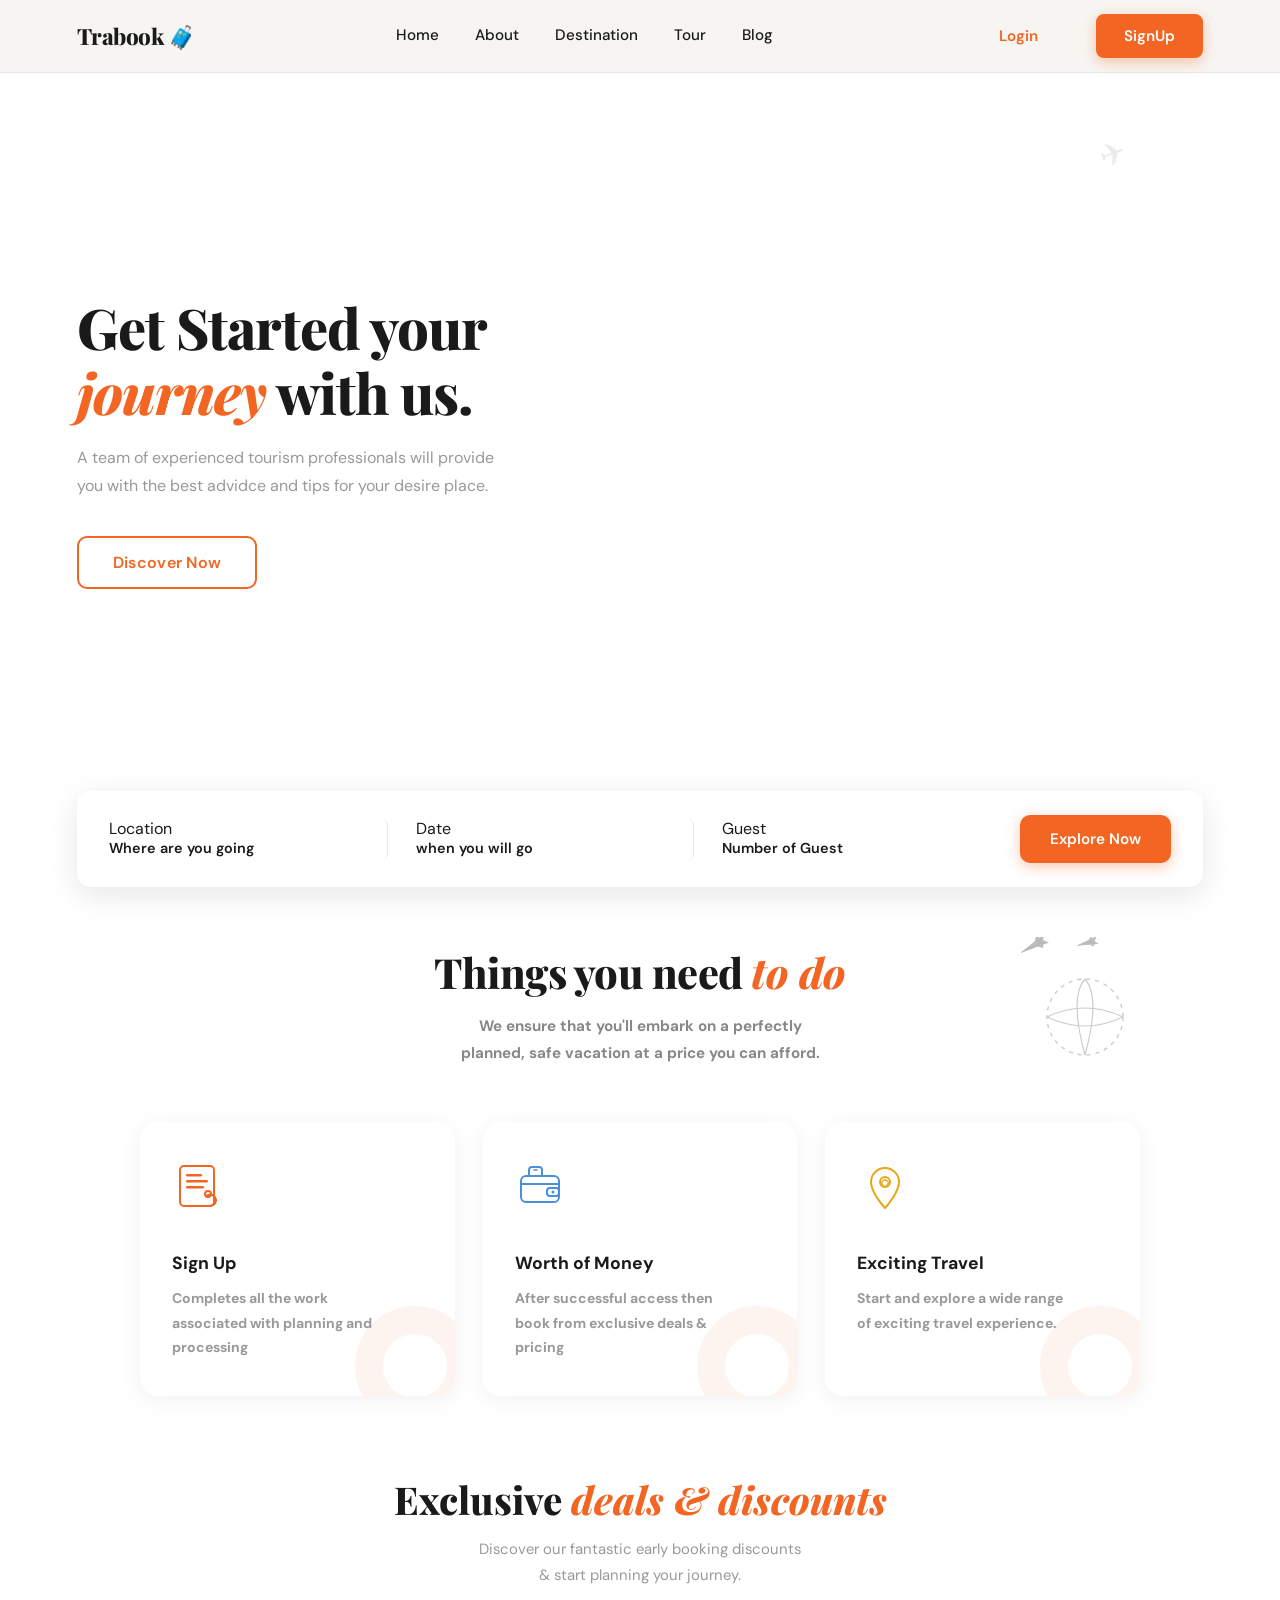
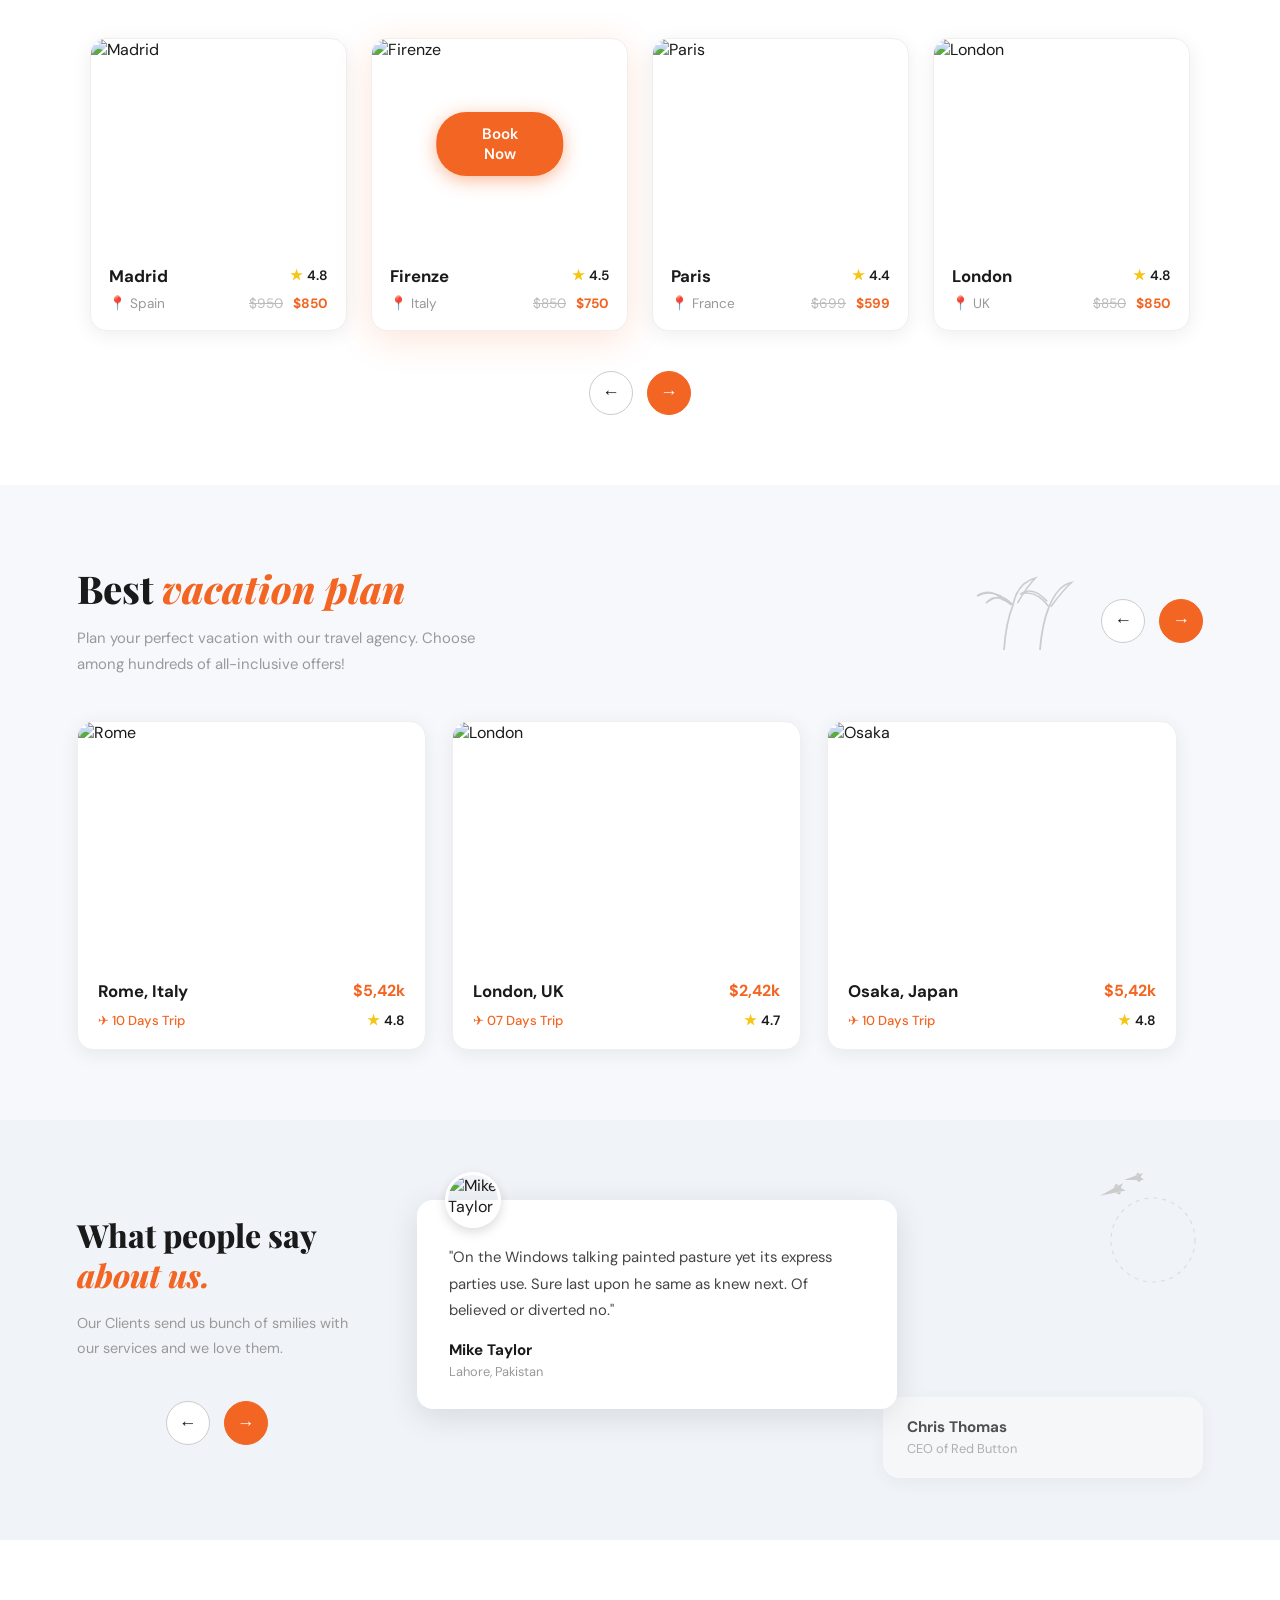
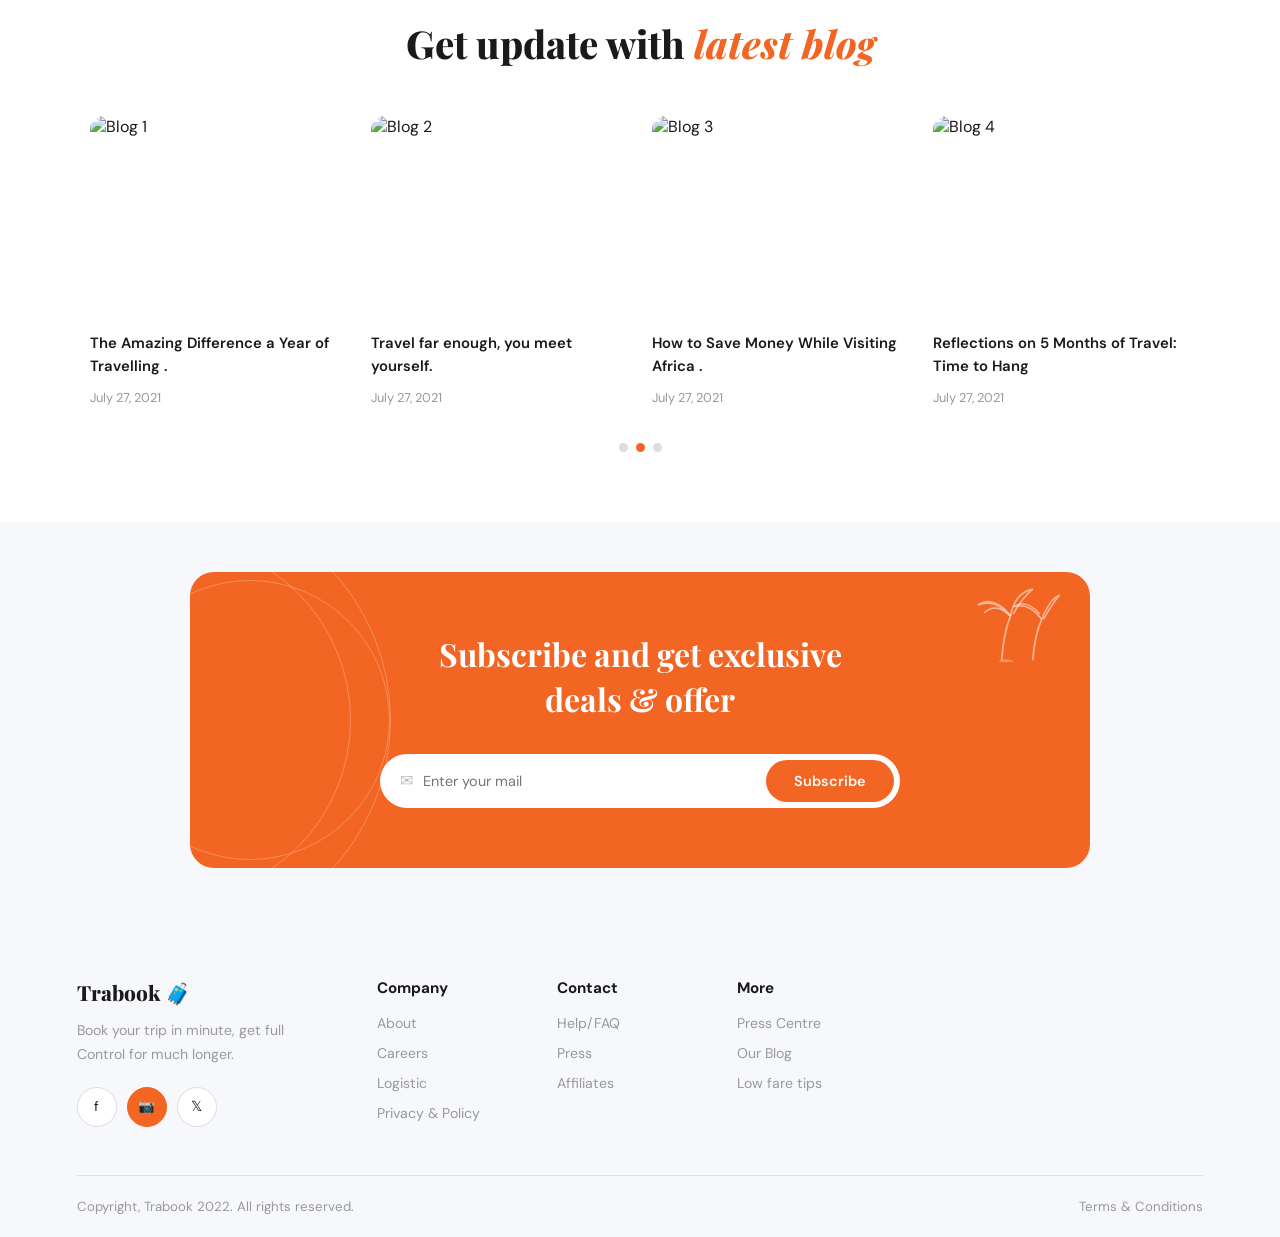
==== index.html @ d37142a0 "Initial commit - Trabook landing page" ====
<!DOCTYPE html>
<html lang="en">
<head>
    <meta charset="UTF-8">
    <meta name="viewport" content="width=device-width, initial-scale=1.0">
    <link rel="stylesheet" href="index.css"></link>
    <title>Landing Page</title>
</head>
<body>
    <header class="header">
        <nav class="navbar">
<ul class="Li-1">
    <li>Home</li>
    <li>About</li>
    <li>Destination</li>
    <li>Tour</li>
    <li>Blog</li>
</ul>
<button btn-1>Login</button>
<button btn-2>SignUp</button>
        </nav>
    </header>

    <section class="Right">
         <div>
        <h1>Get Started your <span>journey</span> with us.</h1>
        <p>A team of experienced tourism professionals will provide you with the best advidce and tips for your desire place.</p>
        <button>Discover Now</button>    
         </div>
    </section>
    
    <section class="bottom">
        <div>
            <span>Location<p>Where are you going</p></span>
            <span>Date <p>when you will go</p></span>
            <span>Guest <p>Number of Guest</p></span>
        </div>
        <button>Explore Now</button>
    </section>

    <section class="TYD">
<h1>
<div class="things-header">
    <h2>Things you need <span>to do</span></h2>
    <p>We ensure that you'll embark on a perfectly planned, safe vacation at a price you can afford.</p>
 
    <!-- Globe + 2 planes illustration -->
    <svg class="globe-deco" viewBox="0 0 130 130" fill="none" xmlns="http://www.w3.org/2000/svg">
      <circle cx="72" cy="80" r="38" stroke="#ccc" stroke-width="1.4" stroke-dasharray="4 5" fill="none"/>
      <path d="M34 80 Q72 62 110 80" stroke="#ccc" stroke-width="1.2" fill="none"/>
      <path d="M34 80 Q72 98 110 80" stroke="#ccc" stroke-width="1.2" fill="none"/>
      <path d="M72 42 Q88 60 72 118" stroke="#ccc" stroke-width="1.2" fill="none"/>
      <path d="M72 42 Q56 60 72 118" stroke="#ccc" stroke-width="1.2" fill="none"/>
      <!-- Plane 1 -->
      <g transform="translate(4, 10) rotate(-30)">
        <path d="M0 7 L30 2 L26 7 L30 12 L0 7Z" fill="#bbb"/>
        <path d="M0 7 L10 5.5V8.5L0 7Z" fill="#bbb"/>
        <path d="M18 4.5 L22 0 L24 3Z" fill="#bbb"/>
        <path d="M18 9.5 L22 14 L24 11Z" fill="#bbb"/>
      </g>
      <!-- Plane 2 -->
      <g transform="translate(62, 4) rotate(-15)">
        <path d="M0 5 L22 1 L19 5 L22 9 L0 5Z" fill="#bbb"/>
        <path d="M0 5 L8 4V6L0 5Z" fill="#bbb"/>
        <path d="M13 3 L16 0 L18 2Z" fill="#bbb"/>
        <path d="M13 7 L16 10 L18 8Z" fill="#bbb"/>
      </g>
    </svg>
  </div>
 
  <!-- ── Cards ── -->
  <div class="cards-grid">
 
    <!-- Card 1: Sign Up -->
    <div class="card">
      <div class="card-icon">
        <svg viewBox="0 0 56 56" fill="none" xmlns="http://www.w3.org/2000/svg">
          <rect x="8" y="6" width="34" height="40" rx="4" stroke="#f26522" stroke-width="2" fill="none"/>
          <rect x="14" y="14" width="16" height="2.5" rx="1.2" fill="#f26522"/>
          <rect x="14" y="20" width="22" height="2.5" rx="1.2" fill="#f26522"/>
          <rect x="14" y="26" width="18" height="2.5" rx="1.2" fill="#f26522"/>
          <path d="M34 36 Q42 32 44 40 Q44 46 36 46 L30 46" stroke="#f26522" stroke-width="2" fill="none" stroke-linecap="round"/>
          <circle cx="36" cy="34" r="3" stroke="#f26522" stroke-width="2" fill="none"/>
        </svg>
      </div>
      <h3>Sign Up</h3>
      <p>Completes all the work associated with planning and processing</p>
    </div>
 
    <!-- Card 2: Worth of Money -->
    <div class="card">
      <div class="card-icon">
        <svg viewBox="0 0 56 56" fill="none" xmlns="http://www.w3.org/2000/svg">
          <rect x="6" y="16" width="38" height="26" rx="5" stroke="#4a90d9" stroke-width="2" fill="none"/>
          <path d="M6 24 L44 24" stroke="#4a90d9" stroke-width="2"/>
          <rect x="32" y="28" width="12" height="8" rx="3" stroke="#4a90d9" stroke-width="2" fill="none"/>
          <circle cx="38" cy="32" r="1.5" fill="#4a90d9"/>
          <path d="M14 16 L14 10 Q14 7 17 7 L24 7 Q27 7 27 10 L27 16" stroke="#4a90d9" stroke-width="2" fill="none"/>
          <path d="M19 10 L22 10" stroke="#4a90d9" stroke-width="1.5" stroke-linecap="round"/>
        </svg>
      </div>
      <h3>Worth of Money</h3>
      <p>After successful access then book from exclusive deals &amp; pricing</p>
    </div>
 
    <!-- Card 3: Exciting Travel -->
    <div class="card">
      <div class="card-icon">
        <svg viewBox="0 0 56 56" fill="none" xmlns="http://www.w3.org/2000/svg">
          <path d="M28 8C20.27 8 14 14.27 14 22c0 11 14 26 14 26s14-15 14-26c0-7.73-6.27-14-14-14z"
                stroke="#e6a817" stroke-width="2" fill="none"/>
          <circle cx="28" cy="22" r="5" stroke="#e6a817" stroke-width="2" fill="none"/>
          <path d="M25.5 21 Q28 18.5 30.5 21 Q33 23.5 28 27 Q23 23.5 25.5 21Z"
                stroke="#e6a817" stroke-width="1.4" fill="none"/>
        </svg>
      </div>
      <h3>Exciting Travel</h3>
      <p>Start and explore a wide range of exciting travel experience.</p>
    </div>
 
  </div>
</section>
<section class="deals-section">
  <div class="section-header">
    <h2>Exclusive <span>deals &amp; discounts</span></h2>
    <p>Discover our fantastic early booking discounts<br/>&amp; start planning your journey.</p>
  </div>
 
  <div class="deals-slider">
    <!-- Card 1 -->
    <div class="deal-card">
      <div class="deal-img">
        <img src="https://images.unsplash.com/photo-1478436127897-769e1b3f0f36?w=400&q=80" alt="Madrid"/>
      </div>
      <div class="deal-info">
        <div class="deal-title">
          <h3>Madrid</h3>
          <span class="rating"><span class="star">★</span> 4.8</span>
        </div>
        <div class="deal-price">
          <span class="location">📍 Spain</span>
          <span class="old-price">$950</span>
          <span class="new-price">$850</span>
        </div>
      </div>
    </div>
 
    <!-- Card 2 (active / highlighted) -->
    <div class="deal-card active">
      <div class="deal-img">
        <img src="https://images.unsplash.com/photo-1558618666-fcd25c85cd64?w=400&q=80" alt="Firenze"/>
        <button class="book-btn">Book Now</button>
      </div>
      <div class="deal-info">
        <div class="deal-title">
          <h3>Firenze</h3>
          <span class="rating"><span class="star">★</span> 4.5</span>
        </div>
        <div class="deal-price">
          <span class="location">📍 Italy</span>
          <span class="old-price">$850</span>
          <span class="new-price">$750</span>
        </div>
      </div>
    </div>
 
    <!-- Card 3 -->
    <div class="deal-card">
      <div class="deal-img">
        <img src="https://images.unsplash.com/photo-1499856871958-5b9627545d1a?w=400&q=80" alt="Paris"/>
      </div>
      <div class="deal-info">
        <div class="deal-title">
          <h3>Paris</h3>
          <span class="rating"><span class="star">★</span> 4.4</span>
        </div>
        <div class="deal-price">
          <span class="location">📍 France</span>
          <span class="old-price">$699</span>
          <span class="new-price">$599</span>
        </div>
      </div>
    </div>
 
    <!-- Card 4 -->
    <div class="deal-card">
      <div class="deal-img">
        <img src="https://images.unsplash.com/photo-1520986606214-8b456906c813?w=400&q=80" alt="London"/>
      </div>
      <div class="deal-info">
        <div class="deal-title">
          <h3>London</h3>
          <span class="rating"><span class="star">★</span> 4.8</span>
        </div>
        <div class="deal-price">
          <span class="location">📍 UK</span>
          <span class="old-price">$850</span>
          <span class="new-price">$850</span>
        </div>
      </div>
    </div>
  </div>
 
  <!-- Slider arrows -->
  <div class="slider-arrows">
    <button class="arrow-btn">&#8592;</button>
    <button class="arrow-btn active">&#8594;</button>
  </div>
</section>
 
 
<!-- ═══════════════════════════════════════════════
     SECTION 2 — Best Vacation Plan
════════════════════════════════════════════════ -->
<section class="vacation-section">
  <div class="vacation-header">
    <div class="vacation-title-block">
      <h2>Best <span>vacation plan</span></h2>
      <p>Plan your perfect vacation with our travel agency. Choose<br/>among hundreds of all-inclusive offers!</p>
    </div>
    <!-- Palm tree decoration -->
    <svg class="palm-deco" viewBox="0 0 120 100" fill="none" xmlns="http://www.w3.org/2000/svg">
      <path d="M40 90 Q42 60 50 40" stroke="#ccc" stroke-width="2" fill="none"/>
      <path d="M50 40 Q30 20 10 30 Q25 20 40 35" stroke="#ccc" stroke-width="1.8" fill="none"/>
      <path d="M50 40 Q55 15 75 10 Q65 20 55 38" stroke="#ccc" stroke-width="1.8" fill="none"/>
      <path d="M50 40 Q35 25 20 38 Q30 25 48 40" stroke="#ccc" stroke-width="1.5" fill="none"/>
      <path d="M80 90 Q82 62 90 42" stroke="#ccc" stroke-width="2" fill="none"/>
      <path d="M90 42 Q75 22 58 28 Q72 18 88 36" stroke="#ccc" stroke-width="1.8" fill="none"/>
      <path d="M90 42 Q100 18 115 15 Q105 24 92 42" stroke="#ccc" stroke-width="1.8" fill="none"/>
    </svg>
    <div class="slider-arrows inline-arrows">
      <button class="arrow-btn">&#8592;</button>
      <button class="arrow-btn active">&#8594;</button>
    </div>
  </div>
 
  <div class="vacation-grid">
    <!-- Card 1 -->
    <div class="vac-card">
      <div class="vac-img">
        <img src="https://images.unsplash.com/photo-1502082553048-f009c37129b9?w=500&q=80" alt="Rome"/>
      </div>
      <div class="vac-info">
        <div class="vac-top">
          <h3>Rome, Italy</h3>
          <span class="vac-price">$5,42k</span>
        </div>
        <div class="vac-bottom">
          <span class="trip-days">✈ 10 Days Trip</span>
          <span class="rating"><span class="star">★</span> 4.8</span>
        </div>
      </div>
    </div>
 
    <!-- Card 2 -->
    <div class="vac-card">
      <div class="vac-img">
        <img src="https://images.unsplash.com/photo-1509023464722-18d996393ca8?w=500&q=80" alt="London"/>
      </div>
      <div class="vac-info">
        <div class="vac-top">
          <h3>London, UK</h3>
          <span class="vac-price">$2,42k</span>
        </div>
        <div class="vac-bottom">
          <span class="trip-days">✈ 07 Days Trip</span>
          <span class="rating"><span class="star">★</span> 4.7</span>
        </div>
      </div>
    </div>
 
    <!-- Card 3 -->
    <div class="vac-card">
      <div class="vac-img">
        <img src="https://images.unsplash.com/photo-1589158015791-45a9a6930c27?w=500&q=80" alt="Osaka"/>
      </div>
      <div class="vac-info">
        <div class="vac-top">
          <h3>Osaka, Japan</h3>
          <span class="vac-price">$5,42k</span>
        </div>
        <div class="vac-bottom">
          <span class="trip-days">✈ 10 Days Trip</span>
          <span class="rating"><span class="star">★</span> 4.8</span>
        </div>
      </div>
    </div>
  </div>
</section>
 
 
<!-- ═══════════════════════════════════════════════
     SECTION 3 — Testimonials
════════════════════════════════════════════════ -->
<section class="testimonial-section">
  <div class="testimonial-left">
    <h2>What people say<br/><span>about us.</span></h2>
    <p>Our Clients send us bunch of smilies with our services and we love them.</p>
    <div class="slider-arrows">
      <button class="arrow-btn">&#8592;</button>
      <button class="arrow-btn active">&#8594;</button>
    </div>
  </div>
 
  <div class="testimonial-right">
    <!-- Airplane deco -->
    <svg class="plane-deco" viewBox="0 0 160 120" fill="none" xmlns="http://www.w3.org/2000/svg">
      <circle cx="110" cy="70" r="42" stroke="#ddd" stroke-width="1.2" stroke-dasharray="4 5" fill="none"/>
      <g transform="translate(55,20) rotate(-20)">
        <path d="M0 6 L26 2 L22 6 L26 10 L0 6Z" fill="#ccc"/>
        <path d="M15 3.5 L19 0 L21 2.5Z" fill="#ccc"/>
        <path d="M15 8.5 L19 12 L21 9.5Z" fill="#ccc"/>
      </g>
      <g transform="translate(80,5) rotate(-10)">
        <path d="M0 5 L20 1.5 L17 5 L20 8.5 L0 5Z" fill="#ccc"/>
        <path d="M12 3 L15 0 L17 2Z" fill="#ccc"/>
        <path d="M12 7 L15 10 L17 8Z" fill="#ccc"/>
      </g>
    </svg>
 
    <!-- Active testimonial card -->
    <div class="test-card active-card">
      <div class="test-avatar">
        <img src="https://randomuser.me/api/portraits/men/32.jpg" alt="Mike Taylor"/>
      </div>
      <p class="test-quote">"On the Windows talking painted pasture yet its express parties use. Sure last upon he same as knew next. Of believed or diverted no."</p>
      <strong class="test-name">Mike Taylor</strong>
      <span class="test-location">Lahore, Pakistan</span>
    </div>
 
    <!-- Ghost / next card -->
    <div class="test-card ghost-card">
      <strong class="test-name">Chris Thomas</strong>
      <span class="test-location">CEO of Red Button</span>
    </div>
  </div>
</section>
 
 
<!-- ═══════════════════════════════════════════════
     SECTION 4 — Latest Blog
════════════════════════════════════════════════ -->
<section class="blog-section">
  <div class="section-header">
    <h2>Get update with <span>latest blog</span></h2>
  </div>
 
  <div class="blog-grid">
    <div class="blog-card">
      <div class="blog-img">
        <img src="https://images.unsplash.com/photo-1467226632440-65f0b4957563?w=400&q=80" alt="Blog 1"/>
      </div>
      <h4>The Amazing Difference a Year of Travelling .</h4>
      <span class="blog-date">July 27, 2021</span>
    </div>
 
    <div class="blog-card">
      <div class="blog-img">
        <img src="https://images.unsplash.com/photo-1507525428034-b723cf961d3e?w=400&q=80" alt="Blog 2"/>
      </div>
      <h4>Travel far enough, you meet yourself.</h4>
      <span class="blog-date">July 27, 2021</span>
    </div>
 
    <div class="blog-card">
      <div class="blog-img">
        <img src="https://images.unsplash.com/photo-1516026672322-bc52d61a4d4a?w=400&q=80" alt="Blog 3"/>
      </div>
      <h4>How to Save Money While Visiting Africa .</h4>
      <span class="blog-date">July 27, 2021</span>
    </div>
 
    <div class="blog-card">
      <div class="blog-img">
        <img src="https://images.unsplash.com/photo-1464822759023-fed622ff2c3b?w=400&q=80" alt="Blog 4"/>
      </div>
      <h4>Reflections on 5 Months of Travel: Time to Hang</h4>
      <span class="blog-date">July 27, 2021</span>
    </div>
  </div>
 
  <!-- Dots -->
  <div class="blog-dots">
    <span class="dot"></span>
    <span class="dot active"></span>
    <span class="dot"></span>
  </div>
</section>
 
 
<!-- ═══════════════════════════════════════════════
     SECTION 5 — Subscribe + Footer
════════════════════════════════════════════════ -->
<section class="subscribe-section">
  <div class="subscribe-box">
    <!-- Decorative rings -->
    <div class="subscribe-rings"></div>
    <!-- Palm tree deco -->
    <svg class="subscribe-palm" viewBox="0 0 100 90" fill="none" xmlns="http://www.w3.org/2000/svg">
      <path d="M35 88 Q37 58 45 38" stroke="rgba(255,255,255,0.5)" stroke-width="2" fill="none"/>
      <path d="M45 38 Q28 18 8 26 Q22 16 40 32" stroke="rgba(255,255,255,0.5)" stroke-width="1.8" fill="none"/>
      <path d="M45 38 Q50 12 70 8 Q58 18 48 36" stroke="rgba(255,255,255,0.5)" stroke-width="1.8" fill="none"/>
      <path d="M45 38 Q30 22 15 35 Q28 22 44 38" stroke="rgba(255,255,255,0.5)" stroke-width="1.5" fill="none"/>
      <ellipse cx="40" cy="90" rx="8" ry="3" fill="rgba(255,255,255,0.3)"/>
      <path d="M70 88 Q72 60 80 42" stroke="rgba(255,255,255,0.5)" stroke-width="2" fill="none"/>
      <path d="M80 42 Q65 22 48 28 Q62 18 78 36" stroke="rgba(255,255,255,0.5)" stroke-width="1.8" fill="none"/>
      <path d="M80 42 Q90 18 100 15 Q92 24 82 42" stroke="rgba(255,255,255,0.5)" stroke-width="1.8" fill="none"/>
    </svg>
 
    <h2>Subscribe and get exclusive<br/>deals &amp; offer</h2>
    <div class="subscribe-form">
      <div class="email-input">
        <span class="email-icon">✉</span>
        <input type="email" placeholder="Enter your mail"/>
      </div>
      <button class="subscribe-btn">Subscribe</button>
    </div>
  </div>
</section>
 
<footer class="footer">
  <div class="footer-inner">
    <div class="footer-brand">
      <h3 class="brand-name">Trabook 🧳</h3>
      <p>Book your trip in minute, get full<br/>Control for much longer.</p>
      <div class="social-icons">
        <a href="#" class="social-icon">f</a>
        <a href="#" class="social-icon active">📷</a>
        <a href="#" class="social-icon">𝕏</a>
      </div>
    </div>
 
    <div class="footer-links">
      <div class="footer-col">
        <h4>Company</h4>
        <a href="#">About</a>
        <a href="#">Careers</a>
        <a href="#">Logistic</a>
        <a href="#">Privacy &amp; Policy</a>
      </div>
      <div class="footer-col">
        <h4>Contact</h4>
        <a href="#">Help/FAQ</a>
        <a href="#">Press</a>
        <a href="#">Affiliates</a>
      </div>
      <div class="footer-col">
        <h4>More</h4>
        <a href="#">Press Centre</a>
        <a href="#">Our Blog</a>
        <a href="#">Low fare tips</a>
      </div>
    </div>
  </div>
 
  <div class="footer-bottom">
    <span>Copyright, Trabook 2022. All rights reserved.</span>
    <span>Terms &amp; Conditions</span>
  </div>
</footer>

</h1>
    </section>
</body>
</html>
---- index.css ----
@import url('https://fonts.googleapis.com/css2?family=Playfair+Display:wght@700;800&family=DM+Sans:wght@400;500;600&display=swap');

/* ── Variables ────────────────────────────────────── */
:root {
  --orange:      #f26522;
  --orange-light:#fff0e8;
  --dark:        #1a1a1a;
  --muted:       #666;
  --bg:          #f7f5f2;
  --white:       #ffffff;
  --radius:      14px;
  --shadow:      0 8px 32px rgba(0,0,0,0.10);
}

/* ── Reset ───────────────────────────────────────── */
*, *::before, *::after { box-sizing: border-box; margin: 0; padding: 0; }

body {
  font-family: 'DM Sans', sans-serif;
  background: var(--bg);
  color: var(--dark);
  min-height: 100vh;
  overflow-x: hidden;
}

/* ── Header / Nav ────────────────────────────────── */
.header {
  position: sticky;
  top: 0;
  z-index: 100;
  background: var(--bg);
  border-bottom: 1px solid rgba(0,0,0,0.06);
  padding: 0 6vw;
}

.navbar {
  display: flex;
  align-items: center;
  height: 72px;
  gap: 32px;
}

/* Logo — first child of navbar (the ul comes after) */
.navbar::before {
  content: "Trabook 🧳";
  font-family: 'Playfair Display', serif;
  font-size: 1.4rem;
  font-weight: 800;
  color: var(--dark);
  margin-right: auto;
  letter-spacing: -0.5px;
}

.Li-1 {
  display: flex;
  list-style: none;
  gap: 36px;
  margin-right: auto;
}

.Li-1 li {
  font-size: 0.95rem;
  font-weight: 500;
  color: var(--dark);
  cursor: pointer;
  position: relative;
  padding-bottom: 2px;
  transition: color 0.2s;
}

.Li-1 li::after {
  content: '';
  position: absolute;
  bottom: 0; left: 0;
  width: 0; height: 2px;
  background: var(--orange);
  border-radius: 2px;
  transition: width 0.25s ease;
}

.Li-1 li:hover { color: var(--orange); }
.Li-1 li:hover::after { width: 100%; }

/* Nav buttons — generic button in navbar */
.navbar button {
  padding: 10px 26px;
  border-radius: 8px;
  font-family: 'DM Sans', sans-serif;
  font-size: 0.95rem;
  font-weight: 600;
  cursor: pointer;
  transition: all 0.2s ease;
}

/* Login */
.navbar button:first-of-type {
  background: transparent;
  border: none;
  color: var(--orange);
}
.navbar button:first-of-type:hover { text-decoration: underline; }

/* Sign Up */
.navbar button:last-of-type {
  background: var(--orange);
  border: 2px solid var(--orange);
  color: var(--white);
  box-shadow: 0 4px 14px rgba(242,101,34,0.35);
}
.navbar button:last-of-type:hover {
  background: #d95a1a;
  border-color: #d95a1a;
  transform: translateY(-1px);
  box-shadow: 0 6px 18px rgba(242,101,34,0.45);
}

/* ── Hero Section ────────────────────────────────── */
.Right {
  display: flex;
  align-items: center;
  min-height: calc(100vh - 72px - 110px);
  padding: 60px 6vw 40px;
  position: relative;
  overflow: hidden;
}

/* Decorative airplane silhouette (CSS-only) */
.Right::before {
  content: '✈';
  position: absolute;
  top: 60px; right: 12vw;
  font-size: 2rem;
  color: rgba(0,0,0,0.08);
  transform: rotate(-20deg);
  animation: floatPlane 8s ease-in-out infinite;
}

@keyframes floatPlane {
  0%, 100% { transform: rotate(-20deg) translateY(0); }
  50%       { transform: rotate(-20deg) translateY(-14px); }
}

.Right > div {
  max-width: 520px;
  animation: fadeUp 0.7s ease both;
}

@keyframes fadeUp {
  from { opacity: 0; transform: translateY(30px); }
  to   { opacity: 1; transform: translateY(0); }
}

.Right h1 {
  font-family: 'Playfair Display', serif;
  font-size: clamp(2.4rem, 4.5vw, 3.5rem);
  font-weight: 800;
  line-height: 1.15;
  color: var(--dark);
  margin-bottom: 20px;
  letter-spacing: -1px;
}

.Right h1 span {
  color: var(--orange);
  font-style: italic;
}

.Right p {
  font-size: 1rem;
  line-height: 1.75;
  color: var(--muted);
  margin-bottom: 36px;
  max-width: 420px;
}

/* Discover Now button */
.Right button {
  padding: 14px 34px;
  border: 2px solid var(--orange);
  border-radius: 10px;
  background: transparent;
  color: var(--orange);
  font-family: 'DM Sans', sans-serif;
  font-size: 1rem;
  font-weight: 600;
  cursor: pointer;
  transition: all 0.25s ease;
  letter-spacing: 0.3px;
}

.Right button:hover {
  background: var(--orange);
  color: var(--white);
  transform: translateY(-2px);
  box-shadow: 0 6px 20px rgba(242,101,34,0.30);
}

/* ── Bottom Search Bar ───────────────────────────── */
.bottom {
  display: flex;
  align-items: center;
  justify-content: space-between;
  background: var(--white);
  border-radius: var(--radius);
  box-shadow: var(--shadow);
  padding: 24px 32px;
  margin: 0 6vw 60px;
  gap: 20px;
  animation: fadeUp 0.9s 0.2s ease both;
}

.bottom > div {
  display: flex;
  align-items: center;
  gap: 0;
  flex: 1;
}

.bottom span {
  display: flex;
  flex-direction: column;
  flex: 1;
  padding: 0 28px;
  border-right: 1px solid #e8e8e8;
  cursor: pointer;
  transition: background 0.2s;
  border-radius: 8px;
}

.bottom span:first-child { padding-left: 0; }
.bottom span:last-child  { border-right: none; }

.bottom span:hover { background: var(--orange-light); }

/* Field label (Location / Date / Guest) */
.bottom span > :first-child {
  font-size: 0.9rem;
  font-weight: 600;
  color: var(--dark);
  margin-bottom: 4px;
}

/* Field hint text */
.bottom span p {
  font-size: 0.8rem;
  color: var(--muted);
  font-weight: 400;
}

/* Explore Now button */
.bottom > button {
  padding: 14px 30px;
  background: var(--orange);
  border: none;
  border-radius: 10px;
  color: var(--white);
  font-family: 'DM Sans', sans-serif;
  font-size: 0.95rem;
  font-weight: 600;
  cursor: pointer;
  white-space: nowrap;
  box-shadow: 0 4px 14px rgba(242,101,34,0.35);
  transition: all 0.2s ease;
  flex-shrink: 0;
}

.bottom > button:hover {
  background: #d95a1a;
  transform: translateY(-1px);
  box-shadow: 0 6px 20px rgba(242,101,34,0.45);
}

/* ── Responsive ──────────────────────────────────── */
@media (max-width: 768px) {
  .Li-1 { display: none; }

  .Right { padding: 40px 6vw 30px; min-height: auto; }

  .bottom {
    flex-direction: column;
    align-items: stretch;
    padding: 20px;
    margin: 0 4vw 40px;
  }

  .bottom > div {
    flex-direction: column;
    gap: 12px;
  }

  .bottom span {
    border-right: none;
    border-bottom: 1px solid #e8e8e8;
    padding: 10px 0;
  }

  .bottom span:last-child { border-bottom: none; }
}

@import url('https://fonts.googleapis.com/css2?family=Playfair+Display:wght@700;800&family=DM+Sans:wght@400;500;600;700&display=swap');

/* ── Reset ───────────────────────────────────────── */
*, *::before, *::after {
  box-sizing: border-box;
  margin: 0;
  padding: 0;
}

body {
  font-family: 'DM Sans', sans-serif;
  background: #f0f4f9;
  color: #1a1a1a;
}

/* ── Section wrapper ─────────────────────────────── */
.things-section {
  padding: 80px 6vw 90px;
  position: relative;
  overflow: hidden;
}

/* ── Header block ────────────────────────────────── */
.things-header {
  display: flex;
  flex-direction: column;
  align-items: center;
  text-align: center;
  position: relative;
  margin-bottom: 56px;
}

.things-header h2 {
  font-family: 'Playfair Display', serif;
  font-size: clamp(1.8rem, 3.5vw, 2.6rem);
  font-weight: 800;
  color: #1a1a1a;
  letter-spacing: -0.5px;
  line-height: 1.2;
}

.things-header h2 span {
  color: #f26522;
  font-style: italic;
}

.things-header p {
  margin-top: 16px;
  font-size: 0.95rem;
  color: #888;
  line-height: 1.75;
  max-width: 380px;
}

/* ── Globe + planes illustration ─────────────────── */
.globe-deco {
  position: absolute;
  top: -10px;
  right: calc(6vw + 60px);
  width: 130px;
  height: 130px;
  pointer-events: none;
}

/* ── Cards grid ──────────────────────────────────── */
.cards-grid {
  display: grid;
  grid-template-columns: repeat(3, 1fr);
  gap: 28px;
  max-width: 1000px;
  margin: 0 auto;
}

/* ── Individual card ─────────────────────────────── */
.card {
  background: #fff;
  border-radius: 18px;
  padding: 38px 32px 36px;
  position: relative;
  overflow: hidden;
  box-shadow: 0 4px 24px rgba(0, 0, 0, 0.06);
  transition: transform 0.3s ease, box-shadow 0.3s ease;
  cursor: default;
}

.card:hover {
  transform: translateY(-6px);
  box-shadow: 0 14px 40px rgba(0, 0, 0, 0.11);
}

/* Decorative watermark ring inside each card */
.card::after {
  content: '';
  position: absolute;
  bottom: -30px;
  right: -20px;
  width: 120px;
  height: 120px;
  border-radius: 50%;
  border: 28px solid rgba(242, 101, 34, 0.07);
  pointer-events: none;
}

/* ── Card icon ───────────────────────────────────── */
.card-icon {
  width: 56px;
  height: 56px;
  display: flex;
  align-items: center;
  justify-content: center;
  margin-bottom: 36px;
}

.card-icon svg {
  width: 100%;
  height: 100%;
}

/* ── Card text ───────────────────────────────────── */
.card h3 {
  font-size: 1.1rem;
  font-weight: 700;
  color: #1a1a1a;
  margin-bottom: 12px;
}

.card p {
  font-size: 0.875rem;
  color: #999;
  line-height: 1.75;
  max-width: 220px;
}

/* ── Responsive ──────────────────────────────────── */
@media (max-width: 1024px) and (min-width: 769px) {
  .cards-grid {
    grid-template-columns: repeat(2, 1fr);
  }
}

@media (max-width: 768px) {
  .cards-grid {
    grid-template-columns: 1fr;
    max-width: 420px;
  }

  .globe-deco {
    display: none;
  }

  .things-section {
    padding: 50px 6vw 60px;
  }
}
@import url('https://fonts.googleapis.com/css2?family=Playfair+Display:ital,wght@0,700;0,800;1,700&family=DM+Sans:wght@400;500;600;700&display=swap');

/* ── Variables & Reset ───────────────────────────── */
:root {
  --orange:    #f26522;
  --dark:      #1a1a1a;
  --muted:     #999;
  --light-bg:  #f7f8fc;
  --white:     #ffffff;
  --card-radius: 16px;
  --shadow-sm: 0 4px 20px rgba(0,0,0,0.07);
  --shadow-md: 0 8px 32px rgba(0,0,0,0.11);
}

*, *::before, *::after { box-sizing: border-box; margin: 0; padding: 0; }

body {
  font-family: 'DM Sans', sans-serif;
  color: var(--dark);
  background: var(--white);
}

img { display: block; width: 100%; height: 100%; object-fit: cover; }

/* ── Shared: Section header ──────────────────────── */
.section-header {
  text-align: center;
  margin-bottom: 50px;
}

.section-header h2,
.vacation-title-block h2,
.testimonial-left h2,
.blog-section .section-header h2 {
  font-family: 'Playfair Display', serif;
  font-size: clamp(1.8rem, 3vw, 2.5rem);
  font-weight: 800;
  color: var(--dark);
  line-height: 1.2;
}

.section-header h2 span,
.vacation-title-block h2 span,
.testimonial-left h2 span {
  color: var(--orange);
  font-style: italic;
}

.section-header p,
.vacation-title-block p {
  margin-top: 14px;
  font-size: 0.93rem;
  color: var(--muted);
  line-height: 1.75;
}

/* ── Shared: Slider arrows ───────────────────────── */
.slider-arrows {
  display: flex;
  justify-content: center;
  gap: 14px;
  margin-top: 40px;
}

.arrow-btn {
  width: 44px;
  height: 44px;
  border-radius: 50%;
  border: 1.5px solid #ccc;
  background: var(--white);
  font-size: 1.1rem;
  cursor: pointer;
  display: flex;
  align-items: center;
  justify-content: center;
  color: var(--dark);
  transition: all 0.2s ease;
}

.arrow-btn.active,
.arrow-btn:hover {
  background: var(--orange);
  border-color: var(--orange);
  color: var(--white);
}

/* ── Shared: Rating star ─────────────────────────── */
.star { color: #f5c518; }
.rating { font-size: 0.85rem; font-weight: 600; color: var(--dark); display: flex; align-items: center; gap: 4px; }


/* ══════════════════════════════════════════════════
   SECTION 1 — Exclusive Deals & Discounts
══════════════════════════════════════════════════ */
.deals-section {
  padding: 80px 6vw 70px;
  background: var(--white);
}

.deals-slider {
  display: grid;
  grid-template-columns: repeat(4, 1fr);
  gap: 24px;
  max-width: 1100px;
  margin: 0 auto;
}

.deal-card {
  border-radius: var(--card-radius);
  overflow: hidden;
  border: 1px solid #efefef;
  background: var(--white);
  box-shadow: var(--shadow-sm);
  transition: transform 0.3s ease, box-shadow 0.3s ease;
}

.deal-card:hover {
  transform: translateY(-5px);
  box-shadow: var(--shadow-md);
}

.deal-card.active {
  box-shadow: 0 8px 36px rgba(242,101,34,0.18);
}

.deal-img {
  position: relative;
  height: 210px;
  overflow: hidden;
}

.deal-img img {
  transition: transform 0.4s ease;
}

.deal-card:hover .deal-img img {
  transform: scale(1.06);
}

/* Book Now overlay button */
.book-btn {
  position: absolute;
  top: 50%;
  left: 50%;
  transform: translate(-50%, -50%);
  background: var(--orange);
  color: var(--white);
  border: none;
  border-radius: 30px;
  padding: 12px 28px;
  font-family: 'DM Sans', sans-serif;
  font-size: 0.95rem;
  font-weight: 600;
  cursor: pointer;
  box-shadow: 0 4px 18px rgba(242,101,34,0.45);
  transition: transform 0.2s ease;
  z-index: 2;
}

.book-btn:hover { transform: translate(-50%, -50%) scale(1.05); }

.deal-info {
  padding: 16px 18px 18px;
}

.deal-title {
  display: flex;
  justify-content: space-between;
  align-items: center;
  margin-bottom: 8px;
}

.deal-title h3 {
  font-size: 1.05rem;
  font-weight: 700;
}

.deal-price {
  display: flex;
  align-items: center;
  gap: 10px;
  font-size: 0.85rem;
}

.location { color: var(--muted); flex: 1; }
.old-price { color: #bbb; text-decoration: line-through; }
.new-price { color: var(--orange); font-weight: 700; }


/* ══════════════════════════════════════════════════
   SECTION 2 — Best Vacation Plan
══════════════════════════════════════════════════ */
.vacation-section {
  padding: 80px 6vw 70px;
  background: var(--light-bg);
}

.vacation-header {
  display: flex;
  align-items: flex-start;
  gap: 24px;
  margin-bottom: 44px;
  flex-wrap: wrap;
}

.vacation-title-block { flex: 1; min-width: 240px; }

.palm-deco {
  width: 110px;
  height: 90px;
  flex-shrink: 0;
  margin-top: 4px;
}

.inline-arrows {
  margin-top: 0;
  align-self: center;
  margin-left: auto;
}

.vacation-grid {
  display: grid;
  grid-template-columns: repeat(3, 1fr);
  gap: 26px;
  max-width: 1100px;
}

.vac-card {
  background: var(--white);
  border-radius: var(--card-radius);
  overflow: hidden;
  box-shadow: var(--shadow-sm);
  border: 1px solid #efefef;
  transition: transform 0.3s ease, box-shadow 0.3s ease;
}

.vac-card:hover {
  transform: translateY(-5px);
  box-shadow: var(--shadow-md);
}

.vac-img {
  height: 240px;
  overflow: hidden;
}

.vac-img img { transition: transform 0.4s ease; }
.vac-card:hover .vac-img img { transform: scale(1.06); }

.vac-info { padding: 18px 20px 20px; }

.vac-top {
  display: flex;
  justify-content: space-between;
  align-items: center;
  margin-bottom: 10px;
}

.vac-top h3 { font-size: 1.05rem; font-weight: 700; }

.vac-price {
  color: var(--orange);
  font-weight: 700;
  font-size: 1rem;
}

.vac-bottom {
  display: flex;
  justify-content: space-between;
  align-items: center;
  font-size: 0.82rem;
  color: var(--muted);
}

.trip-days { color: var(--orange); font-weight: 500; }


/* ══════════════════════════════════════════════════
   SECTION 3 — Testimonials
══════════════════════════════════════════════════ */
.testimonial-section {
  padding: 80px 6vw 80px;
  background: #f0f4f9;
  display: flex;
  gap: 60px;
  align-items: center;
}

.testimonial-left { flex: 0 0 280px; }

.testimonial-left h2 {
  font-family: 'Playfair Display', serif;
  font-size: clamp(1.8rem, 2.5vw, 2.2rem);
  font-weight: 800;
  line-height: 1.25;
  margin-bottom: 16px;
}

.testimonial-left h2 span {
  color: var(--orange);
  font-style: italic;
}

.testimonial-left p {
  font-size: 0.9rem;
  color: var(--muted);
  line-height: 1.75;
  margin-bottom: 28px;
}

.testimonial-right {
  flex: 1;
  position: relative;
  min-height: 260px;
}

.plane-deco {
  position: absolute;
  top: -30px;
  right: 0;
  width: 160px;
  height: 120px;
  pointer-events: none;
}

.test-card {
  background: var(--white);
  border-radius: var(--card-radius);
  padding: 28px 32px;
  box-shadow: var(--shadow-sm);
  max-width: 480px;
  position: relative;
}

.test-card.active-card {
  box-shadow: var(--shadow-md);
  z-index: 2;
}

.test-card.ghost-card {
  position: absolute;
  bottom: -18px;
  right: 0;
  width: 320px;
  background: #f8f8f8;
  padding: 20px 24px;
  z-index: 1;
  opacity: 0.75;
}

.test-avatar {
  width: 56px;
  height: 56px;
  border-radius: 50%;
  overflow: hidden;
  border: 3px solid var(--white);
  box-shadow: 0 4px 12px rgba(0,0,0,0.15);
  position: absolute;
  top: -28px;
  left: 28px;
}

.test-avatar img { width: 100%; height: 100%; object-fit: cover; }

.active-card { padding-top: 44px; }

.test-quote {
  font-size: 0.93rem;
  line-height: 1.8;
  color: #444;
  margin-bottom: 16px;
}

.test-name {
  display: block;
  font-size: 0.95rem;
  font-weight: 700;
  color: var(--dark);
}

.test-location {
  font-size: 0.8rem;
  color: var(--muted);
}


/* ══════════════════════════════════════════════════
   SECTION 4 — Latest Blog
══════════════════════════════════════════════════ */
.blog-section {
  padding: 80px 6vw 70px;
  background: var(--white);
}

.blog-section .section-header h2 span {
  color: var(--orange);
  font-style: italic;
}

.blog-grid {
  display: grid;
  grid-template-columns: repeat(4, 1fr);
  gap: 24px;
  max-width: 1100px;
  margin: 0 auto;
}

.blog-card {
  cursor: pointer;
  transition: transform 0.3s ease;
}

.blog-card:hover { transform: translateY(-4px); }

.blog-img {
  height: 200px;
  border-radius: 14px;
  overflow: hidden;
  margin-bottom: 16px;
}

.blog-img img { transition: transform 0.4s ease; }
.blog-card:hover .blog-img img { transform: scale(1.06); }

.blog-card h4 {
  font-size: 0.93rem;
  font-weight: 600;
  color: var(--dark);
  line-height: 1.55;
  margin-bottom: 8px;
}

.blog-date {
  font-size: 0.8rem;
  color: var(--muted);
}

/* Pagination dots */
.blog-dots {
  display: flex;
  justify-content: center;
  gap: 8px;
  margin-top: 36px;
}

.dot {
  width: 9px;
  height: 9px;
  border-radius: 50%;
  background: #ddd;
  cursor: pointer;
  transition: background 0.2s;
}

.dot.active { background: var(--orange); }


/* ══════════════════════════════════════════════════
   SECTION 5 — Subscribe Banner
══════════════════════════════════════════════════ */
.subscribe-section {
  padding: 50px 6vw;
  background: var(--light-bg);
}

.subscribe-box {
  background: var(--orange);
  border-radius: 24px;
  padding: 60px 6vw;
  text-align: center;
  position: relative;
  overflow: hidden;
  max-width: 900px;
  margin: 0 auto;
}

/* Decorative concentric rings on left */
.subscribe-rings::before,
.subscribe-rings::after,
.subscribe-rings {
  content: '';
  position: absolute;
  left: -80px;
  top: 50%;
  transform: translateY(-50%);
  border-radius: 50%;
  border: 1.5px solid rgba(255,255,255,0.25);
  pointer-events: none;
}

.subscribe-rings        { width: 280px; height: 280px; }
.subscribe-rings::before { width: 360px; height: 360px; left: -120px; }
.subscribe-rings::after  { width: 440px; height: 440px; left: -160px; }

.subscribe-palm {
  position: absolute;
  top: 10px;
  right: 30px;
  width: 90px;
  height: 80px;
  pointer-events: none;
}

.subscribe-box h2 {
  font-family: 'Playfair Display', serif;
  font-size: clamp(1.4rem, 2.5vw, 2rem);
  font-weight: 700;
  color: var(--white);
  line-height: 1.4;
  margin-bottom: 32px;
  position: relative;
  z-index: 1;
}

.subscribe-form {
  display: flex;
  align-items: center;
  background: var(--white);
  border-radius: 50px;
  padding: 6px 6px 6px 20px;
  max-width: 520px;
  margin: 0 auto;
  gap: 8px;
  position: relative;
  z-index: 1;
}

.email-icon {
  font-size: 1rem;
  color: #bbb;
  flex-shrink: 0;
}

.email-input {
  display: flex;
  align-items: center;
  gap: 10px;
  flex: 1;
}

.subscribe-form input {
  border: none;
  outline: none;
  font-family: 'DM Sans', sans-serif;
  font-size: 0.9rem;
  color: var(--dark);
  width: 100%;
  background: transparent;
}

.subscribe-btn {
  background: var(--orange);
  color: var(--white);
  border: none;
  border-radius: 50px;
  padding: 12px 28px;
  font-family: 'DM Sans', sans-serif;
  font-size: 0.9rem;
  font-weight: 600;
  cursor: pointer;
  white-space: nowrap;
  transition: background 0.2s ease;
  flex-shrink: 0;
}

.subscribe-btn:hover { background: #d95a1a; }


/* ── Footer ──────────────────────────────────────── */
.footer {
  padding: 60px 6vw 0;
  background: var(--light-bg);
}

.footer-inner {
  display: flex;
  gap: 60px;
  flex-wrap: wrap;
  padding-bottom: 48px;
  border-bottom: 1px solid #e0e0e0;
}

.footer-brand { flex: 0 0 240px; }

.brand-name {
  font-family: 'Playfair Display', serif;
  font-size: 1.3rem;
  font-weight: 800;
  color: var(--dark);
  margin-bottom: 12px;
}

.footer-brand p {
  font-size: 0.88rem;
  color: var(--muted);
  line-height: 1.75;
  margin-bottom: 20px;
}

.social-icons {
  display: flex;
  gap: 10px;
}

.social-icon {
  width: 40px;
  height: 40px;
  border-radius: 50%;
  border: 1.5px solid #ddd;
  display: flex;
  align-items: center;
  justify-content: center;
  font-size: 0.85rem;
  color: var(--dark);
  text-decoration: none;
  transition: all 0.2s ease;
  background: var(--white);
}

.social-icon:hover,
.social-icon.active {
  background: var(--orange);
  border-color: var(--orange);
  color: var(--white);
}

.footer-links {
  display: flex;
  gap: 60px;
  flex: 1;
  flex-wrap: wrap;
}

.footer-col {
  display: flex;
  flex-direction: column;
  gap: 12px;
  min-width: 120px;
}

.footer-col h4 {
  font-size: 0.95rem;
  font-weight: 700;
  color: var(--dark);
  margin-bottom: 4px;
}

.footer-col a {
  font-size: 0.88rem;
  color: var(--muted);
  text-decoration: none;
  transition: color 0.2s;
}

.footer-col a:hover { color: var(--orange); }

.footer-bottom {
  display: flex;
  justify-content: space-between;
  align-items: center;
  padding: 22px 0;
  font-size: 0.83rem;
  color: var(--muted);
}


/* ── Responsive ──────────────────────────────────── */
@media (max-width: 1024px) {
  .deals-slider  { grid-template-columns: repeat(2, 1fr); }
  .blog-grid     { grid-template-columns: repeat(2, 1fr); }
  .vacation-grid { grid-template-columns: repeat(2, 1fr); }
}

@media (max-width: 768px) {
  .deals-slider,
  .vacation-grid,
  .blog-grid { grid-template-columns: 1fr; max-width: 420px; margin: 0 auto; }

  .testimonial-section { flex-direction: column; }
  .testimonial-left    { flex: none; }
  .test-card.ghost-card { position: static; width: 100%; margin-top: 16px; }

  .footer-inner  { flex-direction: column; gap: 36px; }
  .footer-links  { gap: 32px; }

  .inline-arrows { margin-left: 0; }
}
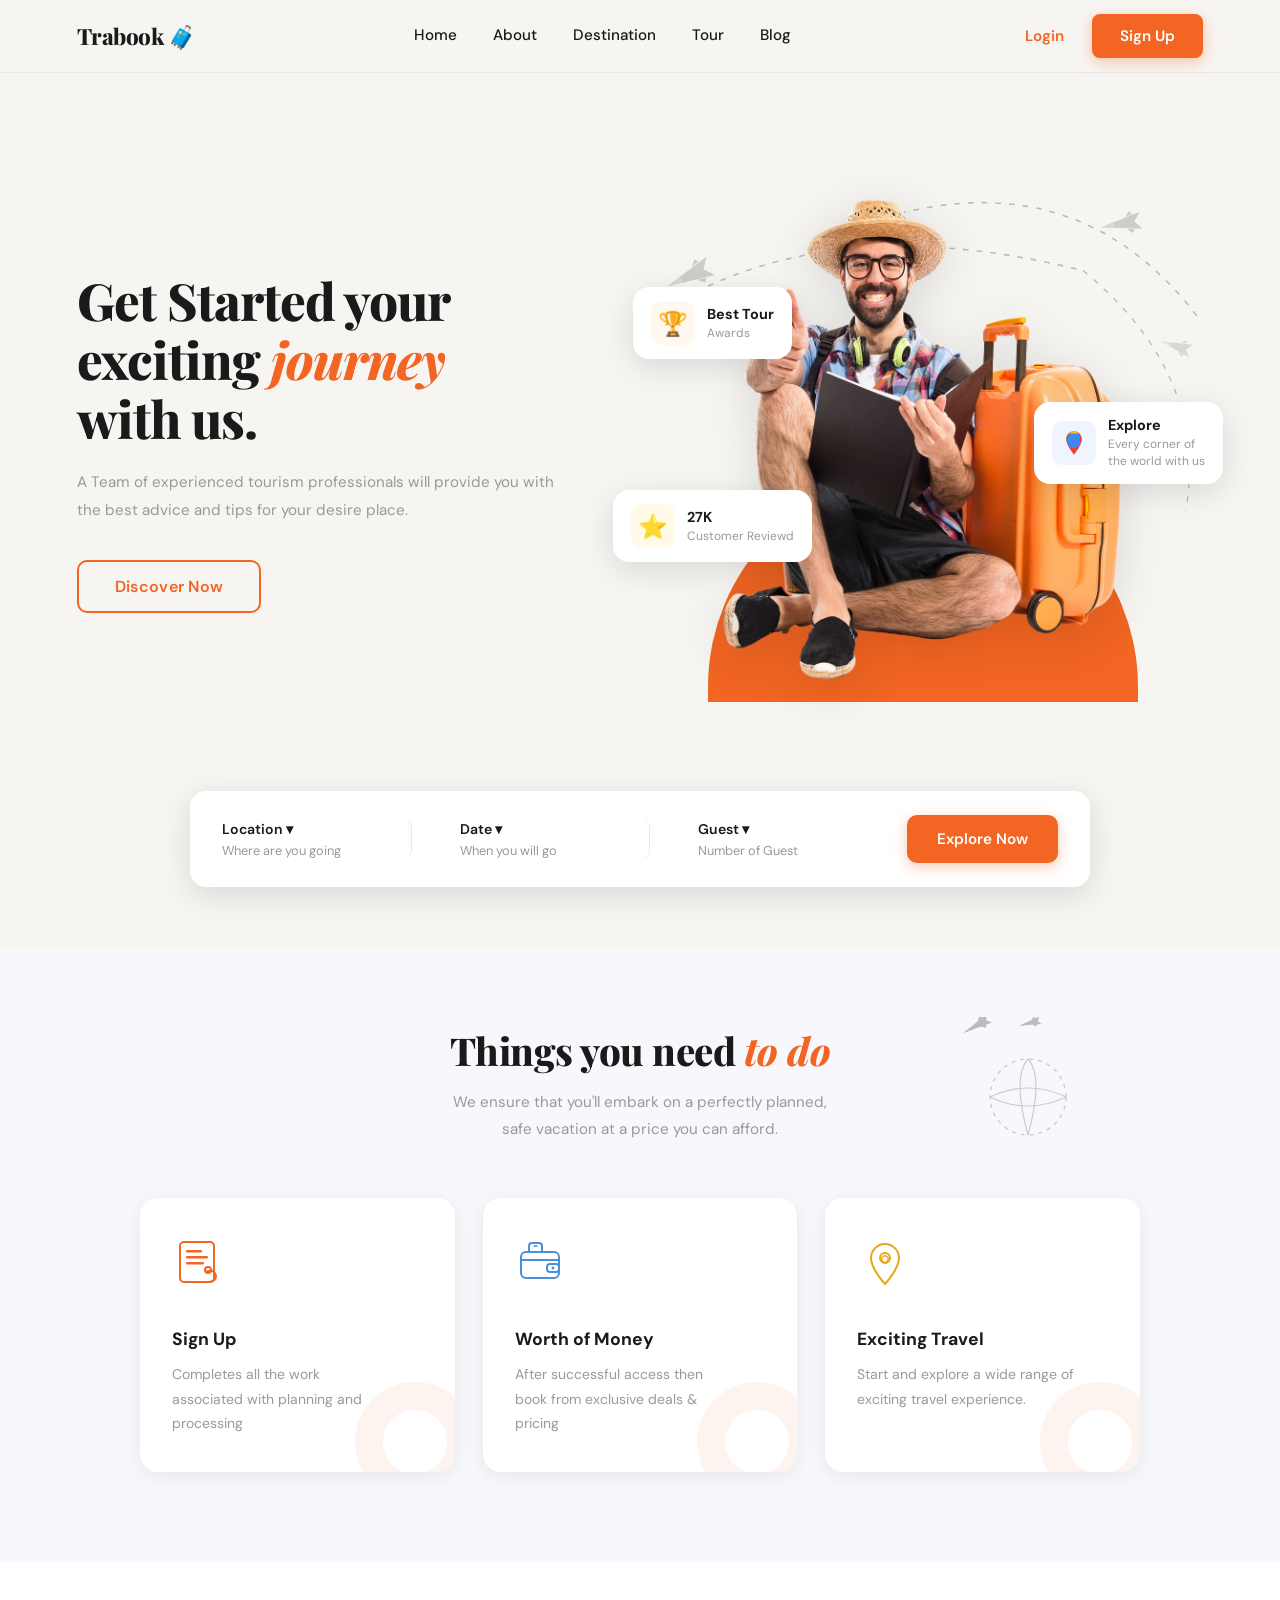
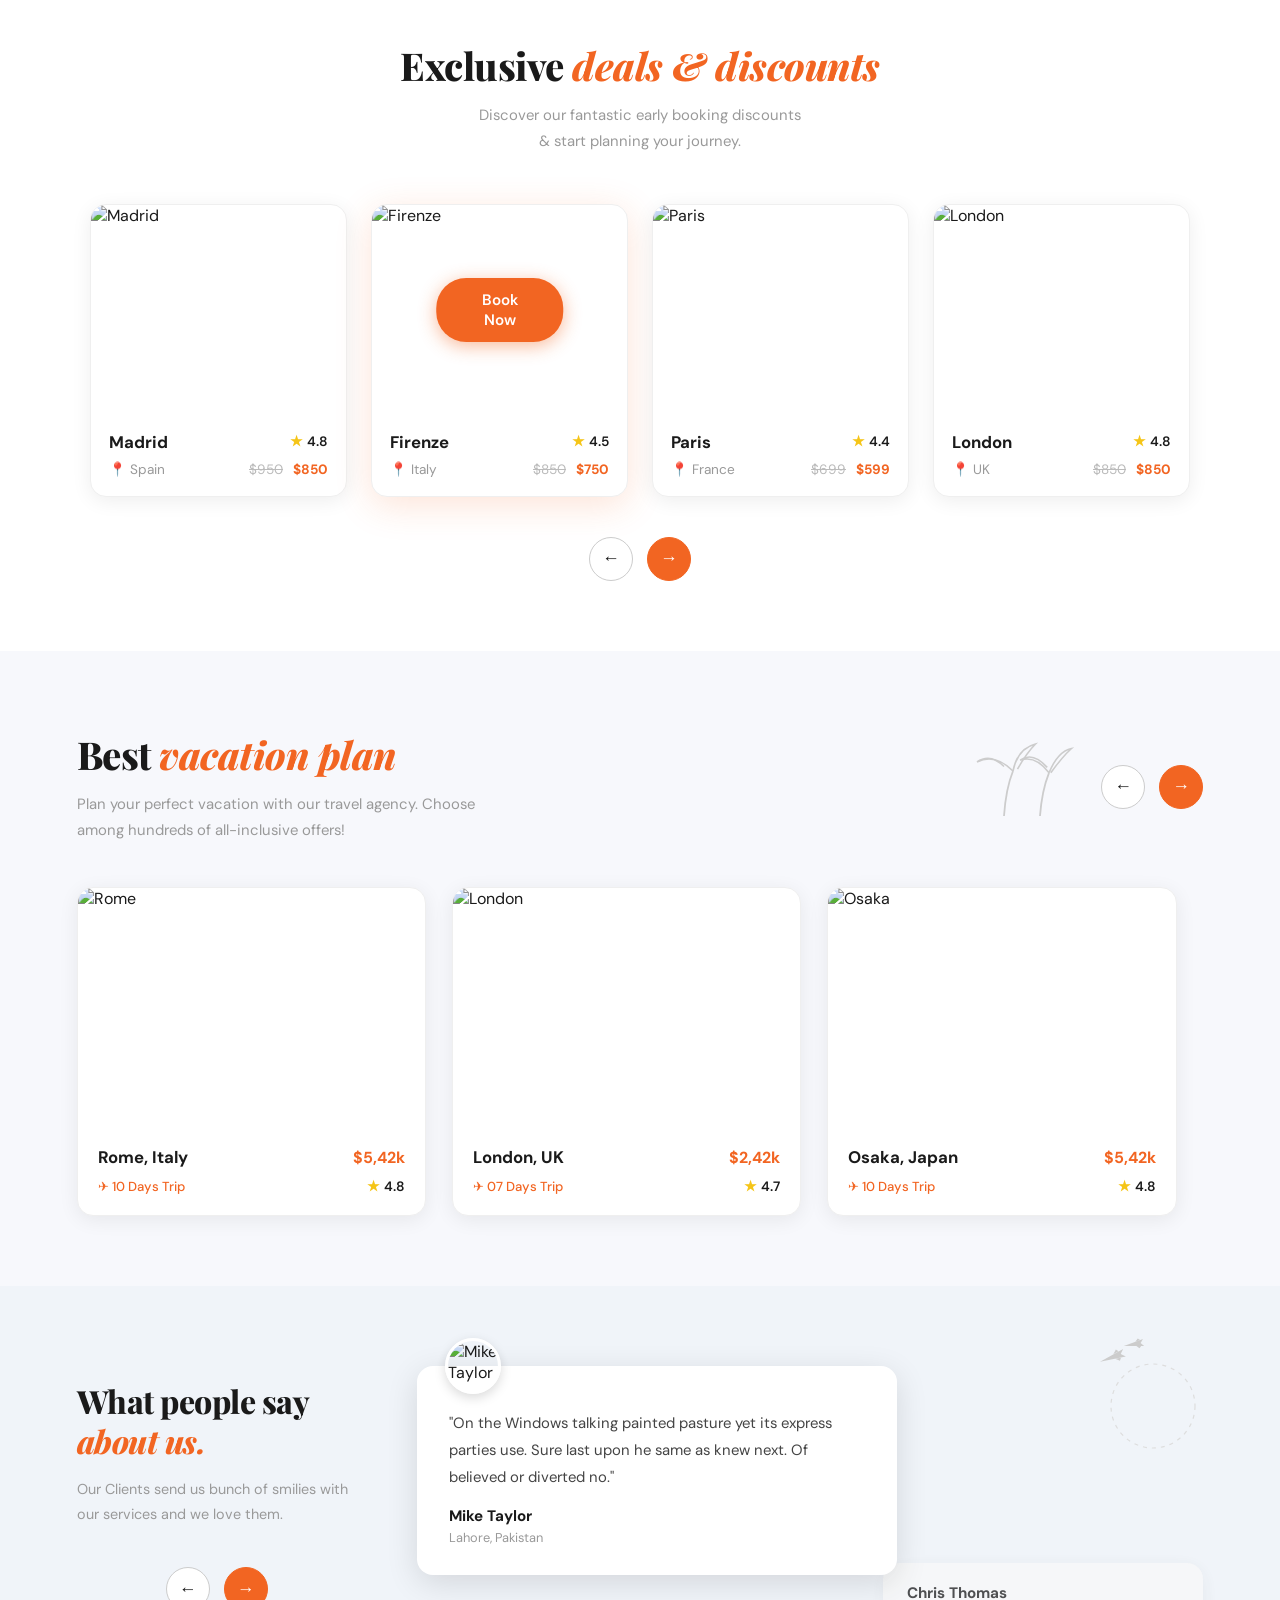
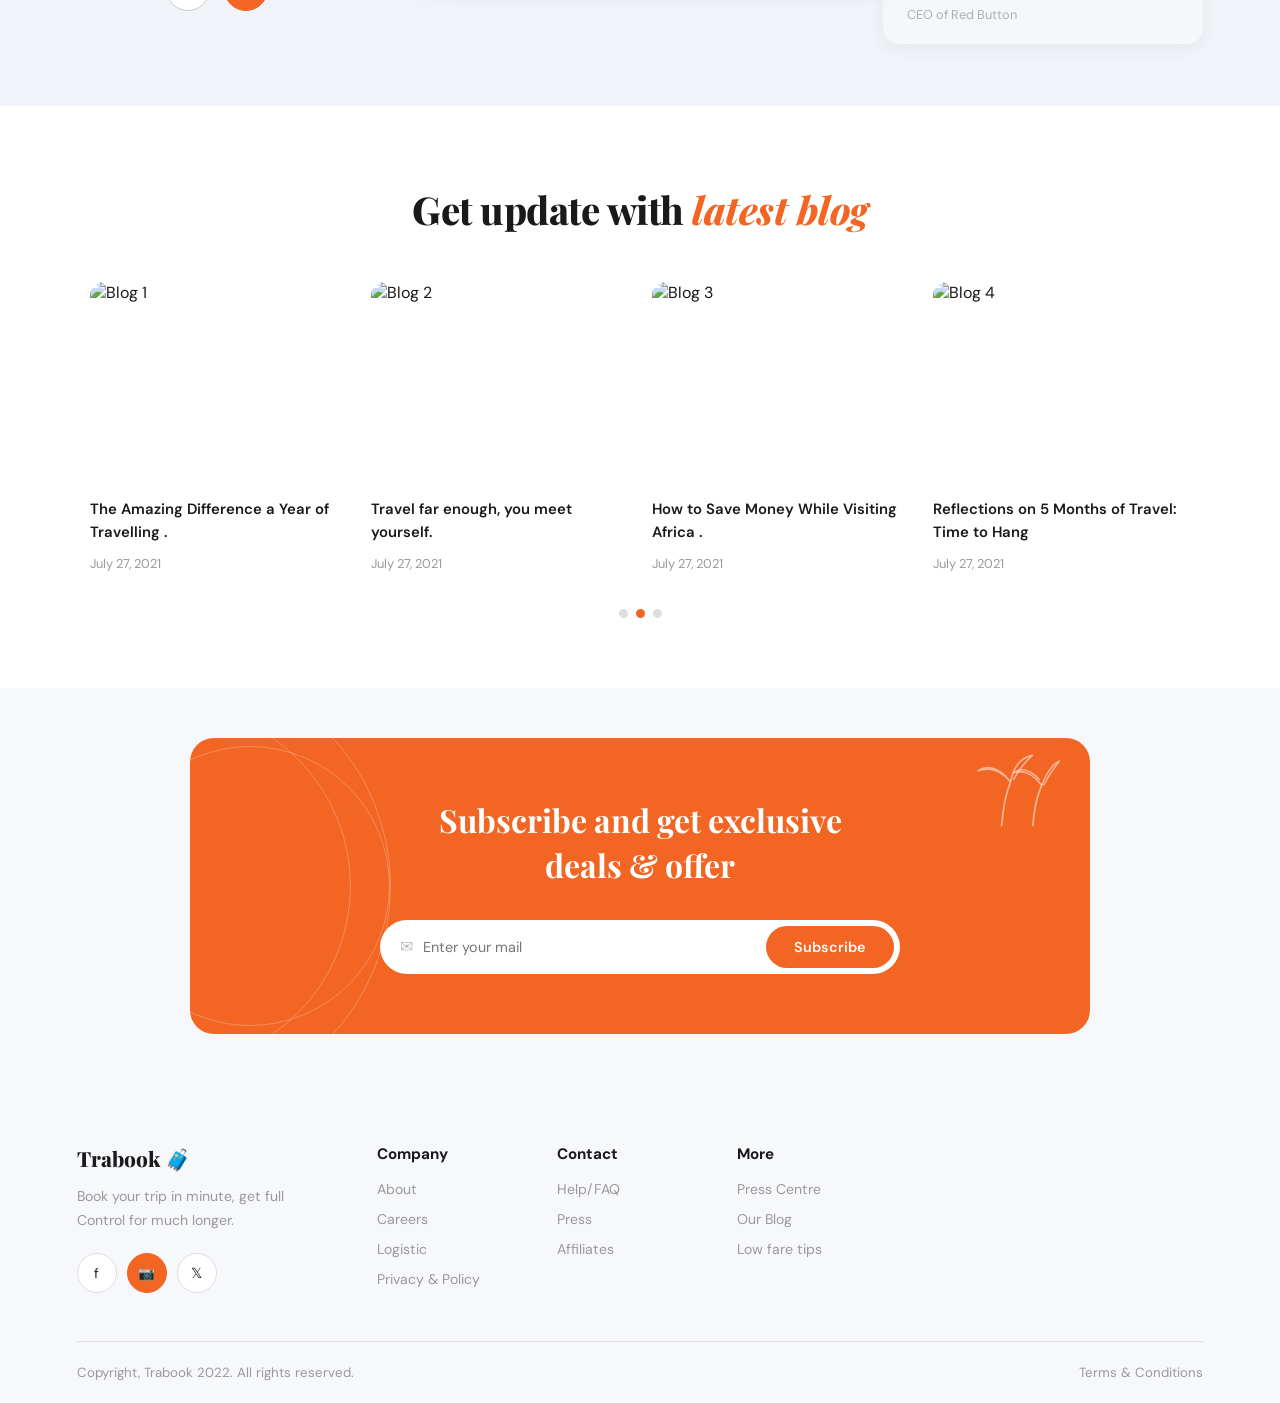
==== commit d3f403f9: "Last Change" ====
--- a/index.html
+++ b/index.html
@@ -1,64 +1,167 @@
 <!DOCTYPE html>
 <html lang="en">
 <head>
-    <meta charset="UTF-8">
-    <meta name="viewport" content="width=device-width, initial-scale=1.0">
-    <link rel="stylesheet" href="index.css"></link>
-    <title>Landing Page</title>
+  <meta charset="UTF-8"/>
+  <meta name="viewport" content="width=device-width, initial-scale=1.0"/>
+  <link rel="stylesheet" href="index.css"/>
+  <link href="https://fonts.googleapis.com/css2?family=Playfair+Display:ital,wght@0,800;1,700&family=DM+Sans:wght@400;500;600;700&display=swap" rel="stylesheet"/>
+  <title>Trabook – Landing Page</title>
 </head>
 <body>
-    <header class="header">
-        <nav class="navbar">
-<ul class="Li-1">
-    <li>Home</li>
-    <li>About</li>
-    <li>Destination</li>
-    <li>Tour</li>
-    <li>Blog</li>
-</ul>
-<button btn-1>Login</button>
-<button btn-2>SignUp</button>
-        </nav>
-    </header>
-
-    <section class="Right">
-         <div>
-        <h1>Get Started your <span>journey</span> with us.</h1>
-        <p>A team of experienced tourism professionals will provide you with the best advidce and tips for your desire place.</p>
-        <button>Discover Now</button>    
-         </div>
-    </section>
-    
-    <section class="bottom">
-        <div>
-            <span>Location<p>Where are you going</p></span>
-            <span>Date <p>when you will go</p></span>
-            <span>Guest <p>Number of Guest</p></span>
-        </div>
-        <button>Explore Now</button>
-    </section>
-
-    <section class="TYD">
-<h1>
-<div class="things-header">
+
+<!-- ════════════════════════════
+     HEADER / NAVBAR
+════════════════════════════ -->
+<header class="header">
+  <nav class="navbar">
+    <div class="logo">Trabook 🧳</div>
+    <ul class="nav-links">
+      <li>Home</li>
+      <li>About</li>
+      <li>Destination</li>
+      <li>Tour</li>
+      <li>Blog</li>
+    </ul>
+    <div class="nav-btns">
+      <button class="btn-login">Login</button>
+      <button class="btn-signup">Sign Up</button>
+    </div>
+  </nav>
+</header>
+
+<!-- ════════════════════════════
+     HERO SECTION
+════════════════════════════ -->
+<section class="hero">
+
+  <!-- Left: text -->
+  <div class="hero-left">
+    <h1>Get Started your <br/><span>exciting</span> <em>journey</em><br/> with us.</h1>
+    <p>A Team of experienced tourism professionals will provide
+       you with the best advice and tips for your desire place.</p>
+    <button class="discover-btn">Discover Now</button>
+  </div>
+
+  <!-- Right: visual -->
+  <div class="hero-right">
+
+    <!-- Dotted flight paths -->
+    <svg class="paths-svg" viewBox="0 0 560 480" fill="none" xmlns="http://www.w3.org/2000/svg">
+      <path d="M 30 140 Q 180 30 420 90"  stroke="#bbb" stroke-width="1.4" stroke-dasharray="5 7" fill="none"/>
+      <path d="M 260 40 Q 420 0 520 130"  stroke="#bbb" stroke-width="1.4" stroke-dasharray="5 7" fill="none"/>
+      <path d="M 420 90 Q 530 180 510 300" stroke="#bbb" stroke-width="1.2" stroke-dasharray="5 7" fill="none"/>
+    </svg>
+
+    <!-- Airplane icons -->
+    <div class="plane plane-1">
+      <svg viewBox="0 0 52 28" xmlns="http://www.w3.org/2000/svg">
+        <path d="M2 14L50 4L42 14L50 24L2 14Z" fill="#bbb"/>
+        <path d="M2 14L18 11V17Z" fill="#ccc"/>
+        <path d="M32 7L38 1L41 5Z" fill="#bbb"/>
+        <path d="M32 21L38 27L41 23Z" fill="#bbb"/>
+      </svg>
+    </div>
+    <div class="plane plane-2">
+      <svg viewBox="0 0 52 28" xmlns="http://www.w3.org/2000/svg">
+        <path d="M2 14L50 4L42 14L50 24L2 14Z" fill="#bbb"/>
+        <path d="M2 14L18 11V17Z" fill="#ccc"/>
+        <path d="M32 7L38 1L41 5Z" fill="#bbb"/>
+        <path d="M32 21L38 27L41 23Z" fill="#bbb"/>
+      </svg>
+    </div>
+    <div class="plane plane-3">
+      <svg viewBox="0 0 52 28" xmlns="http://www.w3.org/2000/svg">
+        <path d="M2 14L50 4L42 14L50 24L2 14Z" fill="#ccc"/>
+        <path d="M2 14L18 11V17Z" fill="#ddd"/>
+        <path d="M32 7L38 1L41 5Z" fill="#ccc"/>
+        <path d="M32 21L38 27L41 23Z" fill="#ccc"/>
+      </svg>
+    </div>
+
+    <!-- Orange semicircle -->
+    <div class="orange-semi"></div>
+
+    <!-- Traveller photo — exported from Figma -->
+    <img class="traveller-photo" src="Assets/tourist-with-thumb-up__1_-removebg 1 (1).png" alt="Happy traveller with luggage"/>
+
+    <!-- Floating card: Best Tour Awards -->
+    <div class="float-card card-awards">
+      <div class="card-icon awards-icon">🏆</div>
+      <div class="card-text">
+        <strong>Best Tour</strong>
+        <span>Awards</span>
+      </div>
+    </div>
+
+    <!-- Floating card: Explore -->
+    <div class="float-card card-explore">
+      <div class="card-icon map-icon">
+        <svg viewBox="0 0 36 36" xmlns="http://www.w3.org/2000/svg">
+          <path d="M18 3C12.48 3 8 7.48 8 13c0 8.25 10 20 10 20s10-11.75 10-20c0-5.52-4.48-10-10-10z" fill="#EA4335"/>
+          <circle cx="18" cy="13" r="4" fill="#fff"/>
+          <path d="M18 3C15.5 3 13.2 4.2 11.6 6h12.8C22.8 4.2 20.5 3 18 3z" fill="#FBBC05"/>
+          <path d="M8 13c0 2 .6 3.8 1.6 5.4L11.6 6C9.5 7.6 8 10.1 8 13z" fill="#34A853"/>
+          <path d="M24.4 6H11.6L9.6 18.4C11.2 22 14.3 24.5 18 24.5s6.8-2.5 8.4-6.1L24.4 6z" fill="#4285F4"/>
+        </svg>
+      </div>
+      <div class="card-text">
+        <strong>Explore</strong>
+        <span>Every corner of<br/>the world with us</span>
+      </div>
+    </div>
+
+    <!-- Floating card: 27K Reviews -->
+    <div class="float-card card-reviews">
+      <div class="card-icon star-icon">⭐</div>
+      <div class="card-text">
+        <strong>27K</strong>
+        <span>Customer Reviewd</span>
+      </div>
+    </div>
+
+  </div>
+</section>
+
+<!-- ════════════════════════════
+     SEARCH BAR
+════════════════════════════ -->
+<section class="search-bar">
+  <div class="search-inner">
+    <div class="search-field">
+      <label>Location ▾</label>
+      <p>Where are you going</p>
+    </div>
+    <div class="search-field">
+      <label>Date ▾</label>
+      <p>When you will go</p>
+    </div>
+    <div class="search-field">
+      <label>Guest ▾</label>
+      <p>Number of Guest</p>
+    </div>
+    <button class="explore-btn">Explore Now</button>
+  </div>
+</section>
+
+<!-- ════════════════════════════
+     THINGS YOU NEED TO DO
+════════════════════════════ -->
+<section class="things-section">
+  <div class="things-header">
     <h2>Things you need <span>to do</span></h2>
     <p>We ensure that you'll embark on a perfectly planned, safe vacation at a price you can afford.</p>
- 
-    <!-- Globe + 2 planes illustration -->
     <svg class="globe-deco" viewBox="0 0 130 130" fill="none" xmlns="http://www.w3.org/2000/svg">
       <circle cx="72" cy="80" r="38" stroke="#ccc" stroke-width="1.4" stroke-dasharray="4 5" fill="none"/>
       <path d="M34 80 Q72 62 110 80" stroke="#ccc" stroke-width="1.2" fill="none"/>
       <path d="M34 80 Q72 98 110 80" stroke="#ccc" stroke-width="1.2" fill="none"/>
       <path d="M72 42 Q88 60 72 118" stroke="#ccc" stroke-width="1.2" fill="none"/>
       <path d="M72 42 Q56 60 72 118" stroke="#ccc" stroke-width="1.2" fill="none"/>
-      <!-- Plane 1 -->
       <g transform="translate(4, 10) rotate(-30)">
         <path d="M0 7 L30 2 L26 7 L30 12 L0 7Z" fill="#bbb"/>
         <path d="M0 7 L10 5.5V8.5L0 7Z" fill="#bbb"/>
         <path d="M18 4.5 L22 0 L24 3Z" fill="#bbb"/>
         <path d="M18 9.5 L22 14 L24 11Z" fill="#bbb"/>
       </g>
-      <!-- Plane 2 -->
       <g transform="translate(62, 4) rotate(-15)">
         <path d="M0 5 L22 1 L19 5 L22 9 L0 5Z" fill="#bbb"/>
         <path d="M0 5 L8 4V6L0 5Z" fill="#bbb"/>
@@ -67,11 +170,8 @@
       </g>
     </svg>
   </div>
- 
-  <!-- ── Cards ── -->
+
   <div class="cards-grid">
- 
-    <!-- Card 1: Sign Up -->
     <div class="card">
       <div class="card-icon">
         <svg viewBox="0 0 56 56" fill="none" xmlns="http://www.w3.org/2000/svg">
@@ -86,8 +186,6 @@
       <h3>Sign Up</h3>
       <p>Completes all the work associated with planning and processing</p>
     </div>
- 
-    <!-- Card 2: Worth of Money -->
     <div class="card">
       <div class="card-icon">
         <svg viewBox="0 0 56 56" fill="none" xmlns="http://www.w3.org/2000/svg">
@@ -102,128 +200,86 @@
       <h3>Worth of Money</h3>
       <p>After successful access then book from exclusive deals &amp; pricing</p>
     </div>
- 
-    <!-- Card 3: Exciting Travel -->
     <div class="card">
       <div class="card-icon">
         <svg viewBox="0 0 56 56" fill="none" xmlns="http://www.w3.org/2000/svg">
-          <path d="M28 8C20.27 8 14 14.27 14 22c0 11 14 26 14 26s14-15 14-26c0-7.73-6.27-14-14-14z"
-                stroke="#e6a817" stroke-width="2" fill="none"/>
+          <path d="M28 8C20.27 8 14 14.27 14 22c0 11 14 26 14 26s14-15 14-26c0-7.73-6.27-14-14-14z" stroke="#e6a817" stroke-width="2" fill="none"/>
           <circle cx="28" cy="22" r="5" stroke="#e6a817" stroke-width="2" fill="none"/>
-          <path d="M25.5 21 Q28 18.5 30.5 21 Q33 23.5 28 27 Q23 23.5 25.5 21Z"
-                stroke="#e6a817" stroke-width="1.4" fill="none"/>
+          <path d="M25.5 21 Q28 18.5 30.5 21 Q33 23.5 28 27 Q23 23.5 25.5 21Z" stroke="#e6a817" stroke-width="1.4" fill="none"/>
         </svg>
       </div>
       <h3>Exciting Travel</h3>
       <p>Start and explore a wide range of exciting travel experience.</p>
     </div>
- 
-  </div>
-</section>
+  </div>
+</section>
+
+<!-- ════════════════════════════
+     EXCLUSIVE DEALS
+════════════════════════════ -->
 <section class="deals-section">
   <div class="section-header">
     <h2>Exclusive <span>deals &amp; discounts</span></h2>
     <p>Discover our fantastic early booking discounts<br/>&amp; start planning your journey.</p>
   </div>
- 
   <div class="deals-slider">
-    <!-- Card 1 -->
     <div class="deal-card">
       <div class="deal-img">
         <img src="https://images.unsplash.com/photo-1478436127897-769e1b3f0f36?w=400&q=80" alt="Madrid"/>
       </div>
       <div class="deal-info">
-        <div class="deal-title">
-          <h3>Madrid</h3>
-          <span class="rating"><span class="star">★</span> 4.8</span>
-        </div>
-        <div class="deal-price">
-          <span class="location">📍 Spain</span>
-          <span class="old-price">$950</span>
-          <span class="new-price">$850</span>
-        </div>
-      </div>
-    </div>
- 
-    <!-- Card 2 (active / highlighted) -->
+        <div class="deal-title"><h3>Madrid</h3><span class="rating"><span class="star">★</span> 4.8</span></div>
+        <div class="deal-price"><span class="location">📍 Spain</span><span class="old-price">$950</span><span class="new-price">$850</span></div>
+      </div>
+    </div>
     <div class="deal-card active">
       <div class="deal-img">
         <img src="https://images.unsplash.com/photo-1558618666-fcd25c85cd64?w=400&q=80" alt="Firenze"/>
         <button class="book-btn">Book Now</button>
       </div>
       <div class="deal-info">
-        <div class="deal-title">
-          <h3>Firenze</h3>
-          <span class="rating"><span class="star">★</span> 4.5</span>
-        </div>
-        <div class="deal-price">
-          <span class="location">📍 Italy</span>
-          <span class="old-price">$850</span>
-          <span class="new-price">$750</span>
-        </div>
-      </div>
-    </div>
- 
-    <!-- Card 3 -->
+        <div class="deal-title"><h3>Firenze</h3><span class="rating"><span class="star">★</span> 4.5</span></div>
+        <div class="deal-price"><span class="location">📍 Italy</span><span class="old-price">$850</span><span class="new-price">$750</span></div>
+      </div>
+    </div>
     <div class="deal-card">
       <div class="deal-img">
         <img src="https://images.unsplash.com/photo-1499856871958-5b9627545d1a?w=400&q=80" alt="Paris"/>
       </div>
       <div class="deal-info">
-        <div class="deal-title">
-          <h3>Paris</h3>
-          <span class="rating"><span class="star">★</span> 4.4</span>
-        </div>
-        <div class="deal-price">
-          <span class="location">📍 France</span>
-          <span class="old-price">$699</span>
-          <span class="new-price">$599</span>
-        </div>
-      </div>
-    </div>
- 
-    <!-- Card 4 -->
+        <div class="deal-title"><h3>Paris</h3><span class="rating"><span class="star">★</span> 4.4</span></div>
+        <div class="deal-price"><span class="location">📍 France</span><span class="old-price">$699</span><span class="new-price">$599</span></div>
+      </div>
+    </div>
     <div class="deal-card">
       <div class="deal-img">
         <img src="https://images.unsplash.com/photo-1520986606214-8b456906c813?w=400&q=80" alt="London"/>
       </div>
       <div class="deal-info">
-        <div class="deal-title">
-          <h3>London</h3>
-          <span class="rating"><span class="star">★</span> 4.8</span>
-        </div>
-        <div class="deal-price">
-          <span class="location">📍 UK</span>
-          <span class="old-price">$850</span>
-          <span class="new-price">$850</span>
-        </div>
-      </div>
-    </div>
-  </div>
- 
-  <!-- Slider arrows -->
+        <div class="deal-title"><h3>London</h3><span class="rating"><span class="star">★</span> 4.8</span></div>
+        <div class="deal-price"><span class="location">📍 UK</span><span class="old-price">$850</span><span class="new-price">$850</span></div>
+      </div>
+    </div>
+  </div>
   <div class="slider-arrows">
     <button class="arrow-btn">&#8592;</button>
     <button class="arrow-btn active">&#8594;</button>
   </div>
 </section>
- 
- 
-<!-- ═══════════════════════════════════════════════
-     SECTION 2 — Best Vacation Plan
-════════════════════════════════════════════════ -->
+
+<!-- ════════════════════════════
+     BEST VACATION PLAN
+════════════════════════════ -->
 <section class="vacation-section">
   <div class="vacation-header">
     <div class="vacation-title-block">
       <h2>Best <span>vacation plan</span></h2>
       <p>Plan your perfect vacation with our travel agency. Choose<br/>among hundreds of all-inclusive offers!</p>
     </div>
-    <!-- Palm tree decoration -->
     <svg class="palm-deco" viewBox="0 0 120 100" fill="none" xmlns="http://www.w3.org/2000/svg">
       <path d="M40 90 Q42 60 50 40" stroke="#ccc" stroke-width="2" fill="none"/>
       <path d="M50 40 Q30 20 10 30 Q25 20 40 35" stroke="#ccc" stroke-width="1.8" fill="none"/>
       <path d="M50 40 Q55 15 75 10 Q65 20 55 38" stroke="#ccc" stroke-width="1.8" fill="none"/>
-      <path d="M50 40 Q35 25 20 38 Q30 25 48 40" stroke="#ccc" stroke-width="1.5" fill="none"/>
       <path d="M80 90 Q82 62 90 42" stroke="#ccc" stroke-width="2" fill="none"/>
       <path d="M90 42 Q75 22 58 28 Q72 18 88 36" stroke="#ccc" stroke-width="1.8" fill="none"/>
       <path d="M90 42 Q100 18 115 15 Q105 24 92 42" stroke="#ccc" stroke-width="1.8" fill="none"/>
@@ -233,65 +289,34 @@
       <button class="arrow-btn active">&#8594;</button>
     </div>
   </div>
- 
   <div class="vacation-grid">
-    <!-- Card 1 -->
     <div class="vac-card">
-      <div class="vac-img">
-        <img src="https://images.unsplash.com/photo-1502082553048-f009c37129b9?w=500&q=80" alt="Rome"/>
-      </div>
+      <div class="vac-img"><img src="https://images.unsplash.com/photo-1502082553048-f009c37129b9?w=500&q=80" alt="Rome"/></div>
       <div class="vac-info">
-        <div class="vac-top">
-          <h3>Rome, Italy</h3>
-          <span class="vac-price">$5,42k</span>
-        </div>
-        <div class="vac-bottom">
-          <span class="trip-days">✈ 10 Days Trip</span>
-          <span class="rating"><span class="star">★</span> 4.8</span>
-        </div>
-      </div>
-    </div>
- 
-    <!-- Card 2 -->
+        <div class="vac-top"><h3>Rome, Italy</h3><span class="vac-price">$5,42k</span></div>
+        <div class="vac-bottom"><span class="trip-days">✈ 10 Days Trip</span><span class="rating"><span class="star">★</span> 4.8</span></div>
+      </div>
+    </div>
     <div class="vac-card">
-      <div class="vac-img">
-        <img src="https://images.unsplash.com/photo-1509023464722-18d996393ca8?w=500&q=80" alt="London"/>
-      </div>
+      <div class="vac-img"><img src="https://images.unsplash.com/photo-1509023464722-18d996393ca8?w=500&q=80" alt="London"/></div>
       <div class="vac-info">
-        <div class="vac-top">
-          <h3>London, UK</h3>
-          <span class="vac-price">$2,42k</span>
-        </div>
-        <div class="vac-bottom">
-          <span class="trip-days">✈ 07 Days Trip</span>
-          <span class="rating"><span class="star">★</span> 4.7</span>
-        </div>
-      </div>
-    </div>
- 
-    <!-- Card 3 -->
+        <div class="vac-top"><h3>London, UK</h3><span class="vac-price">$2,42k</span></div>
+        <div class="vac-bottom"><span class="trip-days">✈ 07 Days Trip</span><span class="rating"><span class="star">★</span> 4.7</span></div>
+      </div>
+    </div>
     <div class="vac-card">
-      <div class="vac-img">
-        <img src="https://images.unsplash.com/photo-1589158015791-45a9a6930c27?w=500&q=80" alt="Osaka"/>
-      </div>
+      <div class="vac-img"><img src="https://images.unsplash.com/photo-1589158015791-45a9a6930c27?w=500&q=80" alt="Osaka"/></div>
       <div class="vac-info">
-        <div class="vac-top">
-          <h3>Osaka, Japan</h3>
-          <span class="vac-price">$5,42k</span>
-        </div>
-        <div class="vac-bottom">
-          <span class="trip-days">✈ 10 Days Trip</span>
-          <span class="rating"><span class="star">★</span> 4.8</span>
-        </div>
-      </div>
-    </div>
-  </div>
-</section>
- 
- 
-<!-- ═══════════════════════════════════════════════
-     SECTION 3 — Testimonials
-════════════════════════════════════════════════ -->
+        <div class="vac-top"><h3>Osaka, Japan</h3><span class="vac-price">$5,42k</span></div>
+        <div class="vac-bottom"><span class="trip-days">✈ 10 Days Trip</span><span class="rating"><span class="star">★</span> 4.8</span></div>
+      </div>
+    </div>
+  </div>
+</section>
+
+<!-- ════════════════════════════
+     TESTIMONIALS
+════════════════════════════ -->
 <section class="testimonial-section">
   <div class="testimonial-left">
     <h2>What people say<br/><span>about us.</span></h2>
@@ -301,9 +326,7 @@
       <button class="arrow-btn active">&#8594;</button>
     </div>
   </div>
- 
   <div class="testimonial-right">
-    <!-- Airplane deco -->
     <svg class="plane-deco" viewBox="0 0 160 120" fill="none" xmlns="http://www.w3.org/2000/svg">
       <circle cx="110" cy="70" r="42" stroke="#ddd" stroke-width="1.2" stroke-dasharray="4 5" fill="none"/>
       <g transform="translate(55,20) rotate(-20)">
@@ -317,8 +340,6 @@
         <path d="M12 7 L15 10 L17 8Z" fill="#ccc"/>
       </g>
     </svg>
- 
-    <!-- Active testimonial card -->
     <div class="test-card active-card">
       <div class="test-avatar">
         <img src="https://randomuser.me/api/portraits/men/32.jpg" alt="Mike Taylor"/>
@@ -327,86 +348,63 @@
       <strong class="test-name">Mike Taylor</strong>
       <span class="test-location">Lahore, Pakistan</span>
     </div>
- 
-    <!-- Ghost / next card -->
     <div class="test-card ghost-card">
       <strong class="test-name">Chris Thomas</strong>
       <span class="test-location">CEO of Red Button</span>
     </div>
   </div>
 </section>
- 
- 
-<!-- ═══════════════════════════════════════════════
-     SECTION 4 — Latest Blog
-════════════════════════════════════════════════ -->
+
+<!-- ════════════════════════════
+     LATEST BLOG
+════════════════════════════ -->
 <section class="blog-section">
   <div class="section-header">
     <h2>Get update with <span>latest blog</span></h2>
   </div>
- 
   <div class="blog-grid">
     <div class="blog-card">
-      <div class="blog-img">
-        <img src="https://images.unsplash.com/photo-1467226632440-65f0b4957563?w=400&q=80" alt="Blog 1"/>
-      </div>
+      <div class="blog-img"><img src="https://images.unsplash.com/photo-1467226632440-65f0b4957563?w=400&q=80" alt="Blog 1"/></div>
       <h4>The Amazing Difference a Year of Travelling .</h4>
       <span class="blog-date">July 27, 2021</span>
     </div>
- 
     <div class="blog-card">
-      <div class="blog-img">
-        <img src="https://images.unsplash.com/photo-1507525428034-b723cf961d3e?w=400&q=80" alt="Blog 2"/>
-      </div>
+      <div class="blog-img"><img src="https://images.unsplash.com/photo-1507525428034-b723cf961d3e?w=400&q=80" alt="Blog 2"/></div>
       <h4>Travel far enough, you meet yourself.</h4>
       <span class="blog-date">July 27, 2021</span>
     </div>
- 
     <div class="blog-card">
-      <div class="blog-img">
-        <img src="https://images.unsplash.com/photo-1516026672322-bc52d61a4d4a?w=400&q=80" alt="Blog 3"/>
-      </div>
+      <div class="blog-img"><img src="https://images.unsplash.com/photo-1516026672322-bc52d61a4d4a?w=400&q=80" alt="Blog 3"/></div>
       <h4>How to Save Money While Visiting Africa .</h4>
       <span class="blog-date">July 27, 2021</span>
     </div>
- 
     <div class="blog-card">
-      <div class="blog-img">
-        <img src="https://images.unsplash.com/photo-1464822759023-fed622ff2c3b?w=400&q=80" alt="Blog 4"/>
-      </div>
+      <div class="blog-img"><img src="https://images.unsplash.com/photo-1464822759023-fed622ff2c3b?w=400&q=80" alt="Blog 4"/></div>
       <h4>Reflections on 5 Months of Travel: Time to Hang</h4>
       <span class="blog-date">July 27, 2021</span>
     </div>
   </div>
- 
-  <!-- Dots -->
   <div class="blog-dots">
     <span class="dot"></span>
     <span class="dot active"></span>
     <span class="dot"></span>
   </div>
 </section>
- 
- 
-<!-- ═══════════════════════════════════════════════
-     SECTION 5 — Subscribe + Footer
-════════════════════════════════════════════════ -->
+
+<!-- ════════════════════════════
+     SUBSCRIBE
+════════════════════════════ -->
 <section class="subscribe-section">
   <div class="subscribe-box">
-    <!-- Decorative rings -->
     <div class="subscribe-rings"></div>
-    <!-- Palm tree deco -->
     <svg class="subscribe-palm" viewBox="0 0 100 90" fill="none" xmlns="http://www.w3.org/2000/svg">
       <path d="M35 88 Q37 58 45 38" stroke="rgba(255,255,255,0.5)" stroke-width="2" fill="none"/>
       <path d="M45 38 Q28 18 8 26 Q22 16 40 32" stroke="rgba(255,255,255,0.5)" stroke-width="1.8" fill="none"/>
       <path d="M45 38 Q50 12 70 8 Q58 18 48 36" stroke="rgba(255,255,255,0.5)" stroke-width="1.8" fill="none"/>
-      <path d="M45 38 Q30 22 15 35 Q28 22 44 38" stroke="rgba(255,255,255,0.5)" stroke-width="1.5" fill="none"/>
-      <ellipse cx="40" cy="90" rx="8" ry="3" fill="rgba(255,255,255,0.3)"/>
       <path d="M70 88 Q72 60 80 42" stroke="rgba(255,255,255,0.5)" stroke-width="2" fill="none"/>
       <path d="M80 42 Q65 22 48 28 Q62 18 78 36" stroke="rgba(255,255,255,0.5)" stroke-width="1.8" fill="none"/>
       <path d="M80 42 Q90 18 100 15 Q92 24 82 42" stroke="rgba(255,255,255,0.5)" stroke-width="1.8" fill="none"/>
     </svg>
- 
     <h2>Subscribe and get exclusive<br/>deals &amp; offer</h2>
     <div class="subscribe-form">
       <div class="email-input">
@@ -417,7 +415,10 @@
     </div>
   </div>
 </section>
- 
+
+<!-- ════════════════════════════
+     FOOTER
+════════════════════════════ -->
 <footer class="footer">
   <div class="footer-inner">
     <div class="footer-brand">
@@ -429,7 +430,6 @@
         <a href="#" class="social-icon">𝕏</a>
       </div>
     </div>
- 
     <div class="footer-links">
       <div class="footer-col">
         <h4>Company</h4>
@@ -452,14 +452,11 @@
       </div>
     </div>
   </div>
- 
   <div class="footer-bottom">
     <span>Copyright, Trabook 2022. All rights reserved.</span>
     <span>Terms &amp; Conditions</span>
   </div>
 </footer>
 
-</h1>
-    </section>
 </body>
 </html>
--- a/index.css
+++ b/index.css
@@ -1,29 +1,119 @@
-@import url('https://fonts.googleapis.com/css2?family=Playfair+Display:wght@700;800&family=DM+Sans:wght@400;500;600&display=swap');
-
-/* ── Variables ────────────────────────────────────── */
+@import url('https://fonts.googleapis.com/css2?family=Playfair+Display:ital,wght@0,800;1,700&family=DM+Sans:wght@400;500;600;700&display=swap');
+
+/* ══════════════════════════════════════════════════
+   VARIABLES & RESET
+══════════════════════════════════════════════════ */
 :root {
   --orange:      #f26522;
-  --orange-light:#fff0e8;
+  --orange-dark: #d95a1a;
   --dark:        #1a1a1a;
-  --muted:       #666;
+  --muted:       #999;
+  --light-bg:    #f7f8fc;
+  --white:       #ffffff;
   --bg:          #f7f5f2;
-  --white:       #ffffff;
-  --radius:      14px;
-  --shadow:      0 8px 32px rgba(0,0,0,0.10);
-}
-
-/* ── Reset ───────────────────────────────────────── */
-*, *::before, *::after { box-sizing: border-box; margin: 0; padding: 0; }
+  --radius:      16px;
+  --shadow-sm:   0 4px 20px rgba(0,0,0,0.07);
+  --shadow-md:   0 8px 32px rgba(0,0,0,0.12);
+}
+
+*, *::before, *::after {
+  box-sizing: border-box;
+  margin: 0;
+  padding: 0;
+}
+
+html { scroll-behavior: smooth; }
 
 body {
   font-family: 'DM Sans', sans-serif;
   background: var(--bg);
   color: var(--dark);
-  min-height: 100vh;
   overflow-x: hidden;
 }
 
-/* ── Header / Nav ────────────────────────────────── */
+img {
+  display: block;
+  width: 100%;
+  height: 100%;
+  object-fit: cover;
+}
+
+/* ══════════════════════════════════════════════════
+   SHARED UTILITIES
+══════════════════════════════════════════════════ */
+
+/* Section headers */
+.section-header {
+  text-align: center;
+  margin-bottom: 50px;
+}
+
+.section-header h2,
+.things-header h2,
+.vacation-title-block h2,
+.testimonial-left h2,
+.blog-section .section-header h2 {
+  font-family: 'Playfair Display', serif;
+  font-size: clamp(1.8rem, 3vw, 2.5rem);
+  font-weight: 800;
+  color: var(--dark);
+  letter-spacing: -0.5px;
+  line-height: 1.2;
+}
+
+.section-header h2 span,
+.things-header h2 span,
+.vacation-title-block h2 span,
+.testimonial-left h2 span,
+.blog-section .section-header h2 span {
+  color: var(--orange);
+  font-style: italic;
+}
+
+.section-header p {
+  margin-top: 14px;
+  font-size: 0.93rem;
+  color: var(--muted);
+  line-height: 1.75;
+}
+
+/* Star rating */
+.star   { color: #f5c518; }
+.rating { font-size: 0.85rem; font-weight: 600; color: var(--dark); display: flex; align-items: center; gap: 4px; }
+
+/* Slider arrows */
+.slider-arrows {
+  display: flex;
+  justify-content: center;
+  gap: 14px;
+  margin-top: 40px;
+}
+
+.arrow-btn {
+  width: 44px;
+  height: 44px;
+  border-radius: 50%;
+  border: 1.5px solid #ccc;
+  background: var(--white);
+  font-size: 1.1rem;
+  cursor: pointer;
+  display: flex;
+  align-items: center;
+  justify-content: center;
+  color: var(--dark);
+  transition: all 0.2s ease;
+}
+
+.arrow-btn.active,
+.arrow-btn:hover {
+  background: var(--orange);
+  border-color: var(--orange);
+  color: var(--white);
+}
+
+/* ══════════════════════════════════════════════════
+   HEADER / NAVBAR
+══════════════════════════════════════════════════ */
 .header {
   position: sticky;
   top: 0;
@@ -37,28 +127,27 @@
   display: flex;
   align-items: center;
   height: 72px;
-  gap: 32px;
-}
-
-/* Logo — first child of navbar (the ul comes after) */
-.navbar::before {
-  content: "Trabook 🧳";
+  gap: 40px;
+}
+
+.logo {
   font-family: 'Playfair Display', serif;
   font-size: 1.4rem;
   font-weight: 800;
   color: var(--dark);
+  letter-spacing: -0.5px;
   margin-right: auto;
-  letter-spacing: -0.5px;
-}
-
-.Li-1 {
+  cursor: pointer;
+}
+
+.nav-links {
   display: flex;
   list-style: none;
   gap: 36px;
   margin-right: auto;
 }
 
-.Li-1 li {
+.nav-links li {
   font-size: 0.95rem;
   font-weight: 500;
   color: var(--dark);
@@ -68,7 +157,7 @@
   transition: color 0.2s;
 }
 
-.Li-1 li::after {
+.nav-links li::after {
   content: '';
   position: absolute;
   bottom: 0; left: 0;
@@ -78,104 +167,95 @@
   transition: width 0.25s ease;
 }
 
-.Li-1 li:hover { color: var(--orange); }
-.Li-1 li:hover::after { width: 100%; }
-
-/* Nav buttons — generic button in navbar */
-.navbar button {
-  padding: 10px 26px;
-  border-radius: 8px;
+.nav-links li:hover { color: var(--orange); }
+.nav-links li:hover::after { width: 100%; }
+
+.nav-btns {
+  display: flex;
+  align-items: center;
+  gap: 12px;
+}
+
+.btn-login {
+  background: transparent;
+  border: none;
+  color: var(--orange);
   font-family: 'DM Sans', sans-serif;
   font-size: 0.95rem;
   font-weight: 600;
   cursor: pointer;
-  transition: all 0.2s ease;
-}
-
-/* Login */
-.navbar button:first-of-type {
-  background: transparent;
-  border: none;
-  color: var(--orange);
-}
-.navbar button:first-of-type:hover { text-decoration: underline; }
-
-/* Sign Up */
-.navbar button:last-of-type {
+  padding: 10px 16px;
+  transition: opacity 0.2s;
+}
+
+.btn-login:hover { opacity: 0.75; }
+
+.btn-signup {
   background: var(--orange);
   border: 2px solid var(--orange);
   color: var(--white);
+  font-family: 'DM Sans', sans-serif;
+  font-size: 0.95rem;
+  font-weight: 600;
+  cursor: pointer;
+  padding: 10px 26px;
+  border-radius: 8px;
   box-shadow: 0 4px 14px rgba(242,101,34,0.35);
-}
-.navbar button:last-of-type:hover {
-  background: #d95a1a;
-  border-color: #d95a1a;
+  transition: all 0.2s ease;
+}
+
+.btn-signup:hover {
+  background: var(--orange-dark);
+  border-color: var(--orange-dark);
   transform: translateY(-1px);
-  box-shadow: 0 6px 18px rgba(242,101,34,0.45);
-}
-
-/* ── Hero Section ────────────────────────────────── */
-.Right {
-  display: flex;
-  align-items: center;
+}
+
+/* ══════════════════════════════════════════════════
+   HERO SECTION
+══════════════════════════════════════════════════ */
+.hero {
+  display: flex;
+  align-items: center;
+  justify-content: space-between;
+  padding: 60px 6vw 40px;
+  gap: 40px;
   min-height: calc(100vh - 72px - 110px);
-  padding: 60px 6vw 40px;
-  position: relative;
-  overflow: hidden;
-}
-
-/* Decorative airplane silhouette (CSS-only) */
-.Right::before {
-  content: '✈';
-  position: absolute;
-  top: 60px; right: 12vw;
-  font-size: 2rem;
-  color: rgba(0,0,0,0.08);
-  transform: rotate(-20deg);
-  animation: floatPlane 8s ease-in-out infinite;
-}
-
-@keyframes floatPlane {
-  0%, 100% { transform: rotate(-20deg) translateY(0); }
-  50%       { transform: rotate(-20deg) translateY(-14px); }
-}
-
-.Right > div {
-  max-width: 520px;
-  animation: fadeUp 0.7s ease both;
-}
-
-@keyframes fadeUp {
-  from { opacity: 0; transform: translateY(30px); }
-  to   { opacity: 1; transform: translateY(0); }
-}
-
-.Right h1 {
+}
+
+/* ── Hero Left ── */
+.hero-left {
+  flex: 0 0 auto;
+  max-width: 480px;
+  animation: fadeUp 0.8s ease both;
+}
+
+.hero-left h1 {
   font-family: 'Playfair Display', serif;
-  font-size: clamp(2.4rem, 4.5vw, 3.5rem);
+  font-size: clamp(2.2rem, 4vw, 3.4rem);
   font-weight: 800;
+  color: var(--dark);
   line-height: 1.15;
-  color: var(--dark);
-  margin-bottom: 20px;
   letter-spacing: -1px;
-}
-
-.Right h1 span {
+  margin-bottom: 22px;
+}
+
+.hero-left h1 span { color: var(--dark); }
+
+.hero-left h1 em {
   color: var(--orange);
   font-style: italic;
-}
-
-.Right p {
-  font-size: 1rem;
-  line-height: 1.75;
+  font-family: 'Playfair Display', serif;
+}
+
+.hero-left p {
+  font-size: 0.95rem;
   color: var(--muted);
+  line-height: 1.8;
   margin-bottom: 36px;
-  max-width: 420px;
-}
-
-/* Discover Now button */
-.Right button {
-  padding: 14px 34px;
+}
+
+.discover-btn {
+  padding: 14px 36px;
   border: 2px solid var(--orange);
   border-radius: 10px;
   background: transparent;
@@ -184,71 +264,189 @@
   font-size: 1rem;
   font-weight: 600;
   cursor: pointer;
+  letter-spacing: 0.3px;
   transition: all 0.25s ease;
-  letter-spacing: 0.3px;
-}
-
-.Right button:hover {
+}
+
+.discover-btn:hover {
   background: var(--orange);
   color: var(--white);
   transform: translateY(-2px);
-  box-shadow: 0 6px 20px rgba(242,101,34,0.30);
-}
-
-/* ── Bottom Search Bar ───────────────────────────── */
-.bottom {
+  box-shadow: 0 8px 22px rgba(242,101,34,0.35);
+}
+
+/* ── Hero Right ── */
+.hero-right {
+  position: relative;
+  flex: 0 0 560px;
+  height: 520px;
+  animation: fadeUp 0.9s 0.15s ease both;
+}
+
+.paths-svg {
+  position: absolute;
+  inset: -40px;
+  width: calc(100% + 80px);
+  height: calc(100% + 80px);
+  z-index: 0;
+  pointer-events: none;
+}
+
+/* Airplane icons */
+.plane {
+  position: absolute;
+  z-index: 1;
+  pointer-events: none;
+  opacity: 0.7;
+}
+
+.plane svg { display: block; }
+
+.plane-1 {
+  top: 80px; left: 20px;
+  width: 52px;
+  transform: rotate(-25deg);
+  animation: driftPlane 10s ease-in-out infinite;
+}
+
+.plane-2 {
+  top: 30px; right: 60px;
+  width: 44px;
+  transform: rotate(-10deg);
+  animation: driftPlane 12s ease-in-out infinite 1.5s;
+}
+
+.plane-3 {
+  top: 155px; right: 10px;
+  width: 34px;
+  transform: rotate(18deg);
+  animation: driftPlane 9s ease-in-out infinite 3s;
+}
+
+@keyframes driftPlane {
+  0%, 100% { transform: translateY(0); }
+  50%       { transform: translateY(-12px); }
+}
+
+/* Orange semicircle */
+.orange-semi {
+  position: absolute;
+  bottom: 0;
+  left: 50%;
+  transform: translateX(-50%);
+  width: 430px;
+  height: 230px;
+  background: var(--orange);
+  border-radius: 430px 430px 0 0;
+  z-index: 2;
+}
+
+/* Traveller photo */
+.traveller-photo {
+  position: absolute;
+  bottom: 0;
+  left: 50%;
+  transform: translateX(-50%);
+  width: 430px;
+  height: auto;
+  object-fit: contain;
+  object-position: bottom;
+  z-index: 3;
+  filter: drop-shadow(0 8px 24px rgba(0,0,0,0.12));
+}
+
+/* Floating cards */
+.float-card {
+  position: absolute;
+  background: var(--white);
+  border-radius: var(--radius);
+  padding: 14px 18px;
+  display: flex;
+  align-items: center;
+  gap: 12px;
+  box-shadow: var(--shadow-md);
+  z-index: 10;
+  white-space: nowrap;
+}
+
+.card-icon {
+  width: 44px;
+  height: 44px;
+  border-radius: 10px;
+  display: flex;
+  align-items: center;
+  justify-content: center;
+  font-size: 1.5rem;
+  flex-shrink: 0;
+}
+
+.awards-icon { background: #fff8ee; }
+.star-icon   { background: #fffbe6; }
+.map-icon    { background: #f0f4ff; }
+.map-icon svg { width: 28px; height: 28px; }
+
+.card-text { display: flex; flex-direction: column; gap: 2px; }
+.card-text strong { font-size: 0.9rem; font-weight: 700; color: var(--dark); display: block; }
+.card-text span   { font-size: 0.75rem; color: var(--muted); line-height: 1.4; }
+
+.card-awards  { top: 105px; left: -10px; animation: floatA 6s ease-in-out infinite; }
+.card-explore { top: 220px; right: -20px; animation: floatB 7s ease-in-out infinite 1s; }
+.card-reviews { bottom: 140px; left: -30px; animation: floatC 5.5s ease-in-out infinite 2s; }
+
+@keyframes floatA { 0%,100% { transform: translateY(0); } 50% { transform: translateY(-10px); } }
+@keyframes floatB { 0%,100% { transform: translateY(0); } 50% { transform: translateY(-8px);  } }
+@keyframes floatC { 0%,100% { transform: translateY(0); } 50% { transform: translateY(-12px); } }
+
+/* ══════════════════════════════════════════════════
+   SEARCH BAR
+══════════════════════════════════════════════════ */
+.search-bar {
+  padding: 0 6vw 60px;
+}
+
+.search-inner {
   display: flex;
   align-items: center;
   justify-content: space-between;
   background: var(--white);
   border-radius: var(--radius);
-  box-shadow: var(--shadow);
+  box-shadow: var(--shadow-md);
   padding: 24px 32px;
-  margin: 0 6vw 60px;
+  max-width: 900px;
+  margin: 0 auto;
   gap: 20px;
-  animation: fadeUp 0.9s 0.2s ease both;
-}
-
-.bottom > div {
-  display: flex;
-  align-items: center;
-  gap: 0;
-  flex: 1;
-}
-
-.bottom span {
+  animation: fadeUp 1s 0.3s ease both;
+}
+
+.search-field {
   display: flex;
   flex-direction: column;
   flex: 1;
   padding: 0 28px;
   border-right: 1px solid #e8e8e8;
   cursor: pointer;
+  border-radius: 8px;
   transition: background 0.2s;
-  border-radius: 8px;
-}
-
-.bottom span:first-child { padding-left: 0; }
-.bottom span:last-child  { border-right: none; }
-
-.bottom span:hover { background: var(--orange-light); }
-
-/* Field label (Location / Date / Guest) */
-.bottom span > :first-child {
-  font-size: 0.9rem;
+}
+
+.search-field:first-child { padding-left: 0; }
+.search-field:last-of-type { border-right: none; }
+.search-field:hover { background: #fff0e8; }
+
+.search-field label {
+  font-size: 0.88rem;
   font-weight: 600;
   color: var(--dark);
   margin-bottom: 4px;
-}
-
-/* Field hint text */
-.bottom span p {
+  cursor: pointer;
+}
+
+.search-field p {
   font-size: 0.8rem;
   color: var(--muted);
-  font-weight: 400;
-}
-
-/* Explore Now button */
-.bottom > button {
+}
+
+.explore-btn {
   padding: 14px 30px;
   background: var(--orange);
   border: none;
@@ -264,62 +462,22 @@
   flex-shrink: 0;
 }
 
-.bottom > button:hover {
-  background: #d95a1a;
+.explore-btn:hover {
+  background: var(--orange-dark);
   transform: translateY(-1px);
   box-shadow: 0 6px 20px rgba(242,101,34,0.45);
 }
 
-/* ── Responsive ──────────────────────────────────── */
-@media (max-width: 768px) {
-  .Li-1 { display: none; }
-
-  .Right { padding: 40px 6vw 30px; min-height: auto; }
-
-  .bottom {
-    flex-direction: column;
-    align-items: stretch;
-    padding: 20px;
-    margin: 0 4vw 40px;
-  }
-
-  .bottom > div {
-    flex-direction: column;
-    gap: 12px;
-  }
-
-  .bottom span {
-    border-right: none;
-    border-bottom: 1px solid #e8e8e8;
-    padding: 10px 0;
-  }
-
-  .bottom span:last-child { border-bottom: none; }
-}
-
-@import url('https://fonts.googleapis.com/css2?family=Playfair+Display:wght@700;800&family=DM+Sans:wght@400;500;600;700&display=swap');
-
-/* ── Reset ───────────────────────────────────────── */
-*, *::before, *::after {
-  box-sizing: border-box;
-  margin: 0;
-  padding: 0;
-}
-
-body {
-  font-family: 'DM Sans', sans-serif;
-  background: #f0f4f9;
-  color: #1a1a1a;
-}
-
-/* ── Section wrapper ─────────────────────────────── */
+/* ══════════════════════════════════════════════════
+   THINGS YOU NEED TO DO
+══════════════════════════════════════════════════ */
 .things-section {
   padding: 80px 6vw 90px;
+  background: var(--light-bg);
   position: relative;
   overflow: hidden;
 }
 
-/* ── Header block ────────────────────────────────── */
 .things-header {
   display: flex;
   flex-direction: column;
@@ -329,39 +487,23 @@
   margin-bottom: 56px;
 }
 
-.things-header h2 {
-  font-family: 'Playfair Display', serif;
-  font-size: clamp(1.8rem, 3.5vw, 2.6rem);
-  font-weight: 800;
-  color: #1a1a1a;
-  letter-spacing: -0.5px;
-  line-height: 1.2;
-}
-
-.things-header h2 span {
-  color: #f26522;
-  font-style: italic;
-}
-
 .things-header p {
   margin-top: 16px;
   font-size: 0.95rem;
-  color: #888;
+  color: var(--muted);
   line-height: 1.75;
   max-width: 380px;
 }
 
-/* ── Globe + planes illustration ─────────────────── */
 .globe-deco {
   position: absolute;
   top: -10px;
-  right: calc(6vw + 60px);
+  right: calc(6vw + 40px);
   width: 130px;
   height: 130px;
   pointer-events: none;
 }
 
-/* ── Cards grid ──────────────────────────────────── */
 .cards-grid {
   display: grid;
   grid-template-columns: repeat(3, 1fr);
@@ -370,180 +512,59 @@
   margin: 0 auto;
 }
 
-/* ── Individual card ─────────────────────────────── */
 .card {
-  background: #fff;
+  background: var(--white);
   border-radius: 18px;
   padding: 38px 32px 36px;
   position: relative;
   overflow: hidden;
-  box-shadow: 0 4px 24px rgba(0, 0, 0, 0.06);
+  box-shadow: var(--shadow-sm);
   transition: transform 0.3s ease, box-shadow 0.3s ease;
   cursor: default;
 }
 
 .card:hover {
   transform: translateY(-6px);
-  box-shadow: 0 14px 40px rgba(0, 0, 0, 0.11);
-}
-
-/* Decorative watermark ring inside each card */
+  box-shadow: var(--shadow-md);
+}
+
 .card::after {
   content: '';
   position: absolute;
-  bottom: -30px;
-  right: -20px;
-  width: 120px;
-  height: 120px;
+  bottom: -30px; right: -20px;
+  width: 120px; height: 120px;
   border-radius: 50%;
-  border: 28px solid rgba(242, 101, 34, 0.07);
+  border: 28px solid rgba(242,101,34,0.07);
   pointer-events: none;
 }
 
-/* ── Card icon ───────────────────────────────────── */
-.card-icon {
+.card .card-icon {
   width: 56px;
   height: 56px;
-  display: flex;
-  align-items: center;
-  justify-content: center;
+  background: none;
+  border-radius: 0;
   margin-bottom: 36px;
-}
-
-.card-icon svg {
-  width: 100%;
-  height: 100%;
-}
-
-/* ── Card text ───────────────────────────────────── */
+  font-size: 1rem;
+}
+
+.card .card-icon svg { width: 100%; height: 100%; }
+
 .card h3 {
   font-size: 1.1rem;
   font-weight: 700;
-  color: #1a1a1a;
+  color: var(--dark);
   margin-bottom: 12px;
 }
 
 .card p {
   font-size: 0.875rem;
-  color: #999;
+  color: var(--muted);
   line-height: 1.75;
   max-width: 220px;
 }
 
-/* ── Responsive ──────────────────────────────────── */
-@media (max-width: 1024px) and (min-width: 769px) {
-  .cards-grid {
-    grid-template-columns: repeat(2, 1fr);
-  }
-}
-
-@media (max-width: 768px) {
-  .cards-grid {
-    grid-template-columns: 1fr;
-    max-width: 420px;
-  }
-
-  .globe-deco {
-    display: none;
-  }
-
-  .things-section {
-    padding: 50px 6vw 60px;
-  }
-}
-@import url('https://fonts.googleapis.com/css2?family=Playfair+Display:ital,wght@0,700;0,800;1,700&family=DM+Sans:wght@400;500;600;700&display=swap');
-
-/* ── Variables & Reset ───────────────────────────── */
-:root {
-  --orange:    #f26522;
-  --dark:      #1a1a1a;
-  --muted:     #999;
-  --light-bg:  #f7f8fc;
-  --white:     #ffffff;
-  --card-radius: 16px;
-  --shadow-sm: 0 4px 20px rgba(0,0,0,0.07);
-  --shadow-md: 0 8px 32px rgba(0,0,0,0.11);
-}
-
-*, *::before, *::after { box-sizing: border-box; margin: 0; padding: 0; }
-
-body {
-  font-family: 'DM Sans', sans-serif;
-  color: var(--dark);
-  background: var(--white);
-}
-
-img { display: block; width: 100%; height: 100%; object-fit: cover; }
-
-/* ── Shared: Section header ──────────────────────── */
-.section-header {
-  text-align: center;
-  margin-bottom: 50px;
-}
-
-.section-header h2,
-.vacation-title-block h2,
-.testimonial-left h2,
-.blog-section .section-header h2 {
-  font-family: 'Playfair Display', serif;
-  font-size: clamp(1.8rem, 3vw, 2.5rem);
-  font-weight: 800;
-  color: var(--dark);
-  line-height: 1.2;
-}
-
-.section-header h2 span,
-.vacation-title-block h2 span,
-.testimonial-left h2 span {
-  color: var(--orange);
-  font-style: italic;
-}
-
-.section-header p,
-.vacation-title-block p {
-  margin-top: 14px;
-  font-size: 0.93rem;
-  color: var(--muted);
-  line-height: 1.75;
-}
-
-/* ── Shared: Slider arrows ───────────────────────── */
-.slider-arrows {
-  display: flex;
-  justify-content: center;
-  gap: 14px;
-  margin-top: 40px;
-}
-
-.arrow-btn {
-  width: 44px;
-  height: 44px;
-  border-radius: 50%;
-  border: 1.5px solid #ccc;
-  background: var(--white);
-  font-size: 1.1rem;
-  cursor: pointer;
-  display: flex;
-  align-items: center;
-  justify-content: center;
-  color: var(--dark);
-  transition: all 0.2s ease;
-}
-
-.arrow-btn.active,
-.arrow-btn:hover {
-  background: var(--orange);
-  border-color: var(--orange);
-  color: var(--white);
-}
-
-/* ── Shared: Rating star ─────────────────────────── */
-.star { color: #f5c518; }
-.rating { font-size: 0.85rem; font-weight: 600; color: var(--dark); display: flex; align-items: center; gap: 4px; }
-
-
-/* ══════════════════════════════════════════════════
-   SECTION 1 — Exclusive Deals & Discounts
+/* ══════════════════════════════════════════════════
+   EXCLUSIVE DEALS & DISCOUNTS
 ══════════════════════════════════════════════════ */
 .deals-section {
   padding: 80px 6vw 70px;
@@ -559,7 +580,7 @@
 }
 
 .deal-card {
-  border-radius: var(--card-radius);
+  border-radius: var(--radius);
   overflow: hidden;
   border: 1px solid #efefef;
   background: var(--white);
@@ -567,14 +588,8 @@
   transition: transform 0.3s ease, box-shadow 0.3s ease;
 }
 
-.deal-card:hover {
-  transform: translateY(-5px);
-  box-shadow: var(--shadow-md);
-}
-
-.deal-card.active {
-  box-shadow: 0 8px 36px rgba(242,101,34,0.18);
-}
+.deal-card:hover { transform: translateY(-5px); box-shadow: var(--shadow-md); }
+.deal-card.active { box-shadow: 0 8px 36px rgba(242,101,34,0.18); }
 
 .deal-img {
   position: relative;
@@ -582,19 +597,12 @@
   overflow: hidden;
 }
 
-.deal-img img {
-  transition: transform 0.4s ease;
-}
-
-.deal-card:hover .deal-img img {
-  transform: scale(1.06);
-}
-
-/* Book Now overlay button */
+.deal-img img { transition: transform 0.4s ease; }
+.deal-card:hover .deal-img img { transform: scale(1.06); }
+
 .book-btn {
   position: absolute;
-  top: 50%;
-  left: 50%;
+  top: 50%; left: 50%;
   transform: translate(-50%, -50%);
   background: var(--orange);
   color: var(--white);
@@ -612,9 +620,7 @@
 
 .book-btn:hover { transform: translate(-50%, -50%) scale(1.05); }
 
-.deal-info {
-  padding: 16px 18px 18px;
-}
+.deal-info { padding: 16px 18px 18px; }
 
 .deal-title {
   display: flex;
@@ -623,10 +629,7 @@
   margin-bottom: 8px;
 }
 
-.deal-title h3 {
-  font-size: 1.05rem;
-  font-weight: 700;
-}
+.deal-title h3 { font-size: 1.05rem; font-weight: 700; }
 
 .deal-price {
   display: flex;
@@ -635,13 +638,12 @@
   font-size: 0.85rem;
 }
 
-.location { color: var(--muted); flex: 1; }
+.location  { color: var(--muted); flex: 1; }
 .old-price { color: #bbb; text-decoration: line-through; }
 .new-price { color: var(--orange); font-weight: 700; }
 
-
-/* ══════════════════════════════════════════════════
-   SECTION 2 — Best Vacation Plan
+/* ══════════════════════════════════════════════════
+   BEST VACATION PLAN
 ══════════════════════════════════════════════════ */
 .vacation-section {
   padding: 80px 6vw 70px;
@@ -657,6 +659,13 @@
 }
 
 .vacation-title-block { flex: 1; min-width: 240px; }
+
+.vacation-title-block p {
+  margin-top: 14px;
+  font-size: 0.93rem;
+  color: var(--muted);
+  line-height: 1.75;
+}
 
 .palm-deco {
   width: 110px;
@@ -680,23 +689,16 @@
 
 .vac-card {
   background: var(--white);
-  border-radius: var(--card-radius);
+  border-radius: var(--radius);
   overflow: hidden;
   box-shadow: var(--shadow-sm);
   border: 1px solid #efefef;
   transition: transform 0.3s ease, box-shadow 0.3s ease;
 }
 
-.vac-card:hover {
-  transform: translateY(-5px);
-  box-shadow: var(--shadow-md);
-}
-
-.vac-img {
-  height: 240px;
-  overflow: hidden;
-}
-
+.vac-card:hover { transform: translateY(-5px); box-shadow: var(--shadow-md); }
+
+.vac-img { height: 240px; overflow: hidden; }
 .vac-img img { transition: transform 0.4s ease; }
 .vac-card:hover .vac-img img { transform: scale(1.06); }
 
@@ -710,12 +712,7 @@
 }
 
 .vac-top h3 { font-size: 1.05rem; font-weight: 700; }
-
-.vac-price {
-  color: var(--orange);
-  font-weight: 700;
-  font-size: 1rem;
-}
+.vac-price  { color: var(--orange); font-weight: 700; font-size: 1rem; }
 
 .vac-bottom {
   display: flex;
@@ -727,12 +724,11 @@
 
 .trip-days { color: var(--orange); font-weight: 500; }
 
-
-/* ══════════════════════════════════════════════════
-   SECTION 3 — Testimonials
+/* ══════════════════════════════════════════════════
+   TESTIMONIALS
 ══════════════════════════════════════════════════ */
 .testimonial-section {
-  padding: 80px 6vw 80px;
+  padding: 80px 6vw;
   background: #f0f4f9;
   display: flex;
   gap: 60px;
@@ -749,11 +745,6 @@
   margin-bottom: 16px;
 }
 
-.testimonial-left h2 span {
-  color: var(--orange);
-  font-style: italic;
-}
-
 .testimonial-left p {
   font-size: 0.9rem;
   color: var(--muted);
@@ -769,16 +760,14 @@
 
 .plane-deco {
   position: absolute;
-  top: -30px;
-  right: 0;
-  width: 160px;
-  height: 120px;
+  top: -30px; right: 0;
+  width: 160px; height: 120px;
   pointer-events: none;
 }
 
 .test-card {
   background: var(--white);
-  border-radius: var(--card-radius);
+  border-radius: var(--radius);
   padding: 28px 32px;
   box-shadow: var(--shadow-sm);
   max-width: 480px;
@@ -787,13 +776,13 @@
 
 .test-card.active-card {
   box-shadow: var(--shadow-md);
+  padding-top: 44px;
   z-index: 2;
 }
 
 .test-card.ghost-card {
   position: absolute;
-  bottom: -18px;
-  right: 0;
+  bottom: -18px; right: 0;
   width: 320px;
   background: #f8f8f8;
   padding: 20px 24px;
@@ -809,13 +798,10 @@
   border: 3px solid var(--white);
   box-shadow: 0 4px 12px rgba(0,0,0,0.15);
   position: absolute;
-  top: -28px;
-  left: 28px;
+  top: -28px; left: 28px;
 }
 
 .test-avatar img { width: 100%; height: 100%; object-fit: cover; }
-
-.active-card { padding-top: 44px; }
 
 .test-quote {
   font-size: 0.93rem;
@@ -836,18 +822,12 @@
   color: var(--muted);
 }
 
-
-/* ══════════════════════════════════════════════════
-   SECTION 4 — Latest Blog
+/* ══════════════════════════════════════════════════
+   LATEST BLOG
 ══════════════════════════════════════════════════ */
 .blog-section {
   padding: 80px 6vw 70px;
   background: var(--white);
-}
-
-.blog-section .section-header h2 span {
-  color: var(--orange);
-  font-style: italic;
 }
 
 .blog-grid {
@@ -883,12 +863,8 @@
   margin-bottom: 8px;
 }
 
-.blog-date {
-  font-size: 0.8rem;
-  color: var(--muted);
-}
-
-/* Pagination dots */
+.blog-date { font-size: 0.8rem; color: var(--muted); }
+
 .blog-dots {
   display: flex;
   justify-content: center;
@@ -897,8 +873,7 @@
 }
 
 .dot {
-  width: 9px;
-  height: 9px;
+  width: 9px; height: 9px;
   border-radius: 50%;
   background: #ddd;
   cursor: pointer;
@@ -907,9 +882,8 @@
 
 .dot.active { background: var(--orange); }
 
-
-/* ══════════════════════════════════════════════════
-   SECTION 5 — Subscribe Banner
+/* ══════════════════════════════════════════════════
+   SUBSCRIBE BANNER
 ══════════════════════════════════════════════════ */
 .subscribe-section {
   padding: 50px 6vw;
@@ -927,10 +901,9 @@
   margin: 0 auto;
 }
 
-/* Decorative concentric rings on left */
+.subscribe-rings,
 .subscribe-rings::before,
-.subscribe-rings::after,
-.subscribe-rings {
+.subscribe-rings::after {
   content: '';
   position: absolute;
   left: -80px;
@@ -947,10 +920,8 @@
 
 .subscribe-palm {
   position: absolute;
-  top: 10px;
-  right: 30px;
-  width: 90px;
-  height: 80px;
+  top: 10px; right: 30px;
+  width: 90px; height: 80px;
   pointer-events: none;
 }
 
@@ -978,18 +949,14 @@
   z-index: 1;
 }
 
-.email-icon {
-  font-size: 1rem;
-  color: #bbb;
-  flex-shrink: 0;
-}
-
 .email-input {
   display: flex;
   align-items: center;
   gap: 10px;
   flex: 1;
 }
+
+.email-icon { font-size: 1rem; color: #bbb; flex-shrink: 0; }
 
 .subscribe-form input {
   border: none;
@@ -1016,10 +983,11 @@
   flex-shrink: 0;
 }
 
-.subscribe-btn:hover { background: #d95a1a; }
-
-
-/* ── Footer ──────────────────────────────────────── */
+.subscribe-btn:hover { background: var(--orange-dark); }
+
+/* ══════════════════════════════════════════════════
+   FOOTER
+══════════════════════════════════════════════════ */
 .footer {
   padding: 60px 6vw 0;
   background: var(--light-bg);
@@ -1050,14 +1018,10 @@
   margin-bottom: 20px;
 }
 
-.social-icons {
-  display: flex;
-  gap: 10px;
-}
+.social-icons { display: flex; gap: 10px; }
 
 .social-icon {
-  width: 40px;
-  height: 40px;
+  width: 40px; height: 40px;
   border-radius: 50%;
   border: 1.5px solid #ddd;
   display: flex;
@@ -1066,8 +1030,8 @@
   font-size: 0.85rem;
   color: var(--dark);
   text-decoration: none;
+  background: var(--white);
   transition: all 0.2s ease;
-  background: var(--white);
 }
 
 .social-icon:hover,
@@ -1077,12 +1041,7 @@
   color: var(--white);
 }
 
-.footer-links {
-  display: flex;
-  gap: 60px;
-  flex: 1;
-  flex-wrap: wrap;
-}
+.footer-links { display: flex; gap: 60px; flex: 1; flex-wrap: wrap; }
 
 .footer-col {
   display: flex;
@@ -1116,25 +1075,65 @@
   color: var(--muted);
 }
 
-
-/* ── Responsive ──────────────────────────────────── */
+/* ══════════════════════════════════════════════════
+   ANIMATIONS
+══════════════════════════════════════════════════ */
+@keyframes fadeUp {
+  from { opacity: 0; transform: translateY(28px); }
+  to   { opacity: 1; transform: translateY(0); }
+}
+
+/* ══════════════════════════════════════════════════
+   RESPONSIVE
+══════════════════════════════════════════════════ */
 @media (max-width: 1024px) {
-  .deals-slider  { grid-template-columns: repeat(2, 1fr); }
-  .blog-grid     { grid-template-columns: repeat(2, 1fr); }
-  .vacation-grid { grid-template-columns: repeat(2, 1fr); }
+  .deals-slider    { grid-template-columns: repeat(2, 1fr); }
+  .blog-grid       { grid-template-columns: repeat(2, 1fr); }
+  .vacation-grid   { grid-template-columns: repeat(2, 1fr); }
+  .cards-grid      { grid-template-columns: repeat(2, 1fr); }
+  .hero-right      { flex: 0 0 460px; height: 460px; }
 }
 
 @media (max-width: 768px) {
+  .nav-links       { display: none; }
+
+  .hero {
+    flex-direction: column;
+    text-align: center;
+    padding: 40px 6vw 30px;
+    min-height: auto;
+  }
+
+  .hero-left       { max-width: 100%; }
+
+  .hero-right {
+    flex: none;
+    width: 100%;
+    height: 400px;
+  }
+
+  .orange-semi     { width: 320px; height: 170px; border-radius: 320px 320px 0 0; }
+  .traveller-photo { width: 320px; }
+  .card-awards     { left: 0; }
+  .card-reviews    { left: 0; }
+  .card-explore    { right: 0; }
+
+  .search-inner    { flex-direction: column; align-items: stretch; padding: 20px; }
+  .search-field    { border-right: none; border-bottom: 1px solid #e8e8e8; padding: 10px 0; }
+  .search-field:last-of-type { border-bottom: none; }
+
   .deals-slider,
   .vacation-grid,
-  .blog-grid { grid-template-columns: 1fr; max-width: 420px; margin: 0 auto; }
+  .blog-grid,
+  .cards-grid      { grid-template-columns: 1fr; max-width: 420px; margin: 0 auto; }
 
   .testimonial-section { flex-direction: column; }
   .testimonial-left    { flex: none; }
   .test-card.ghost-card { position: static; width: 100%; margin-top: 16px; }
 
-  .footer-inner  { flex-direction: column; gap: 36px; }
-  .footer-links  { gap: 32px; }
-
-  .inline-arrows { margin-left: 0; }
-}
+  .footer-inner    { flex-direction: column; gap: 36px; }
+  .footer-links    { gap: 32px; }
+  .inline-arrows   { margin-left: 0; }
+
+  .globe-deco      { display: none; }
+}
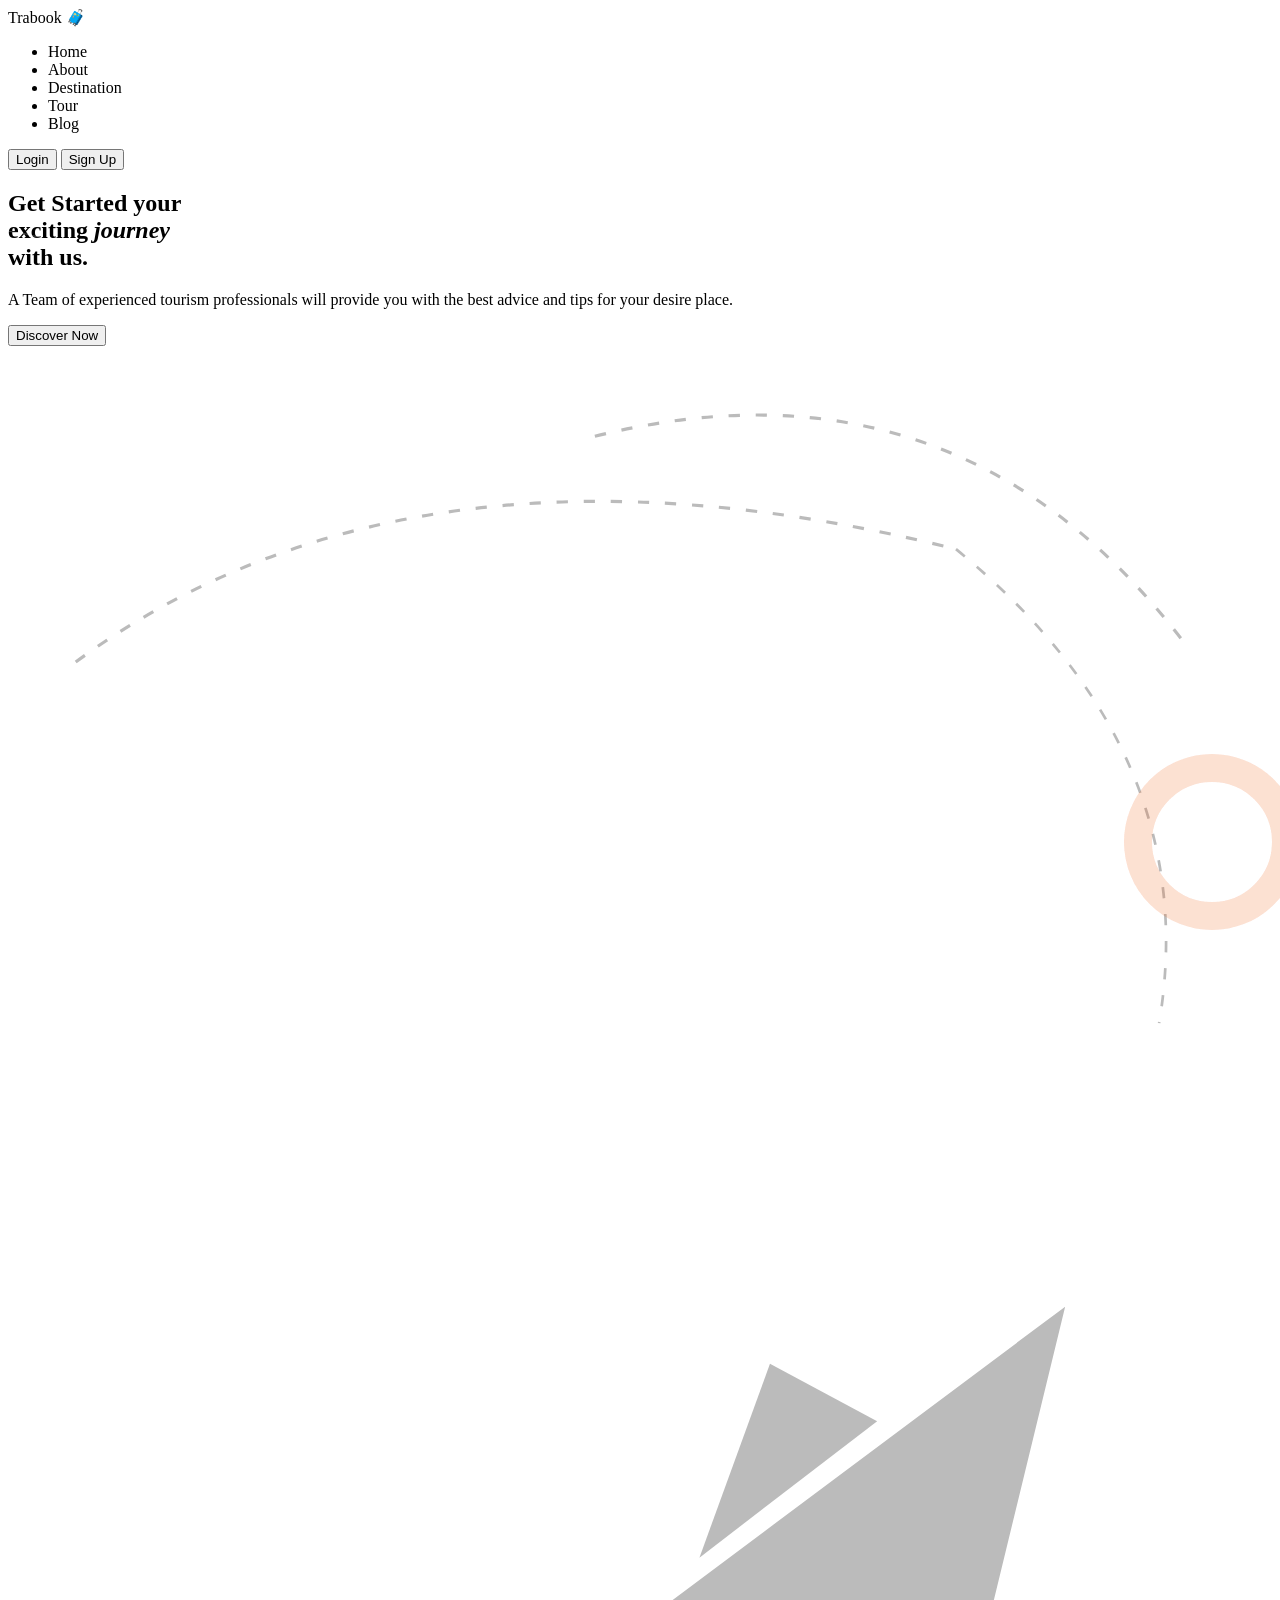
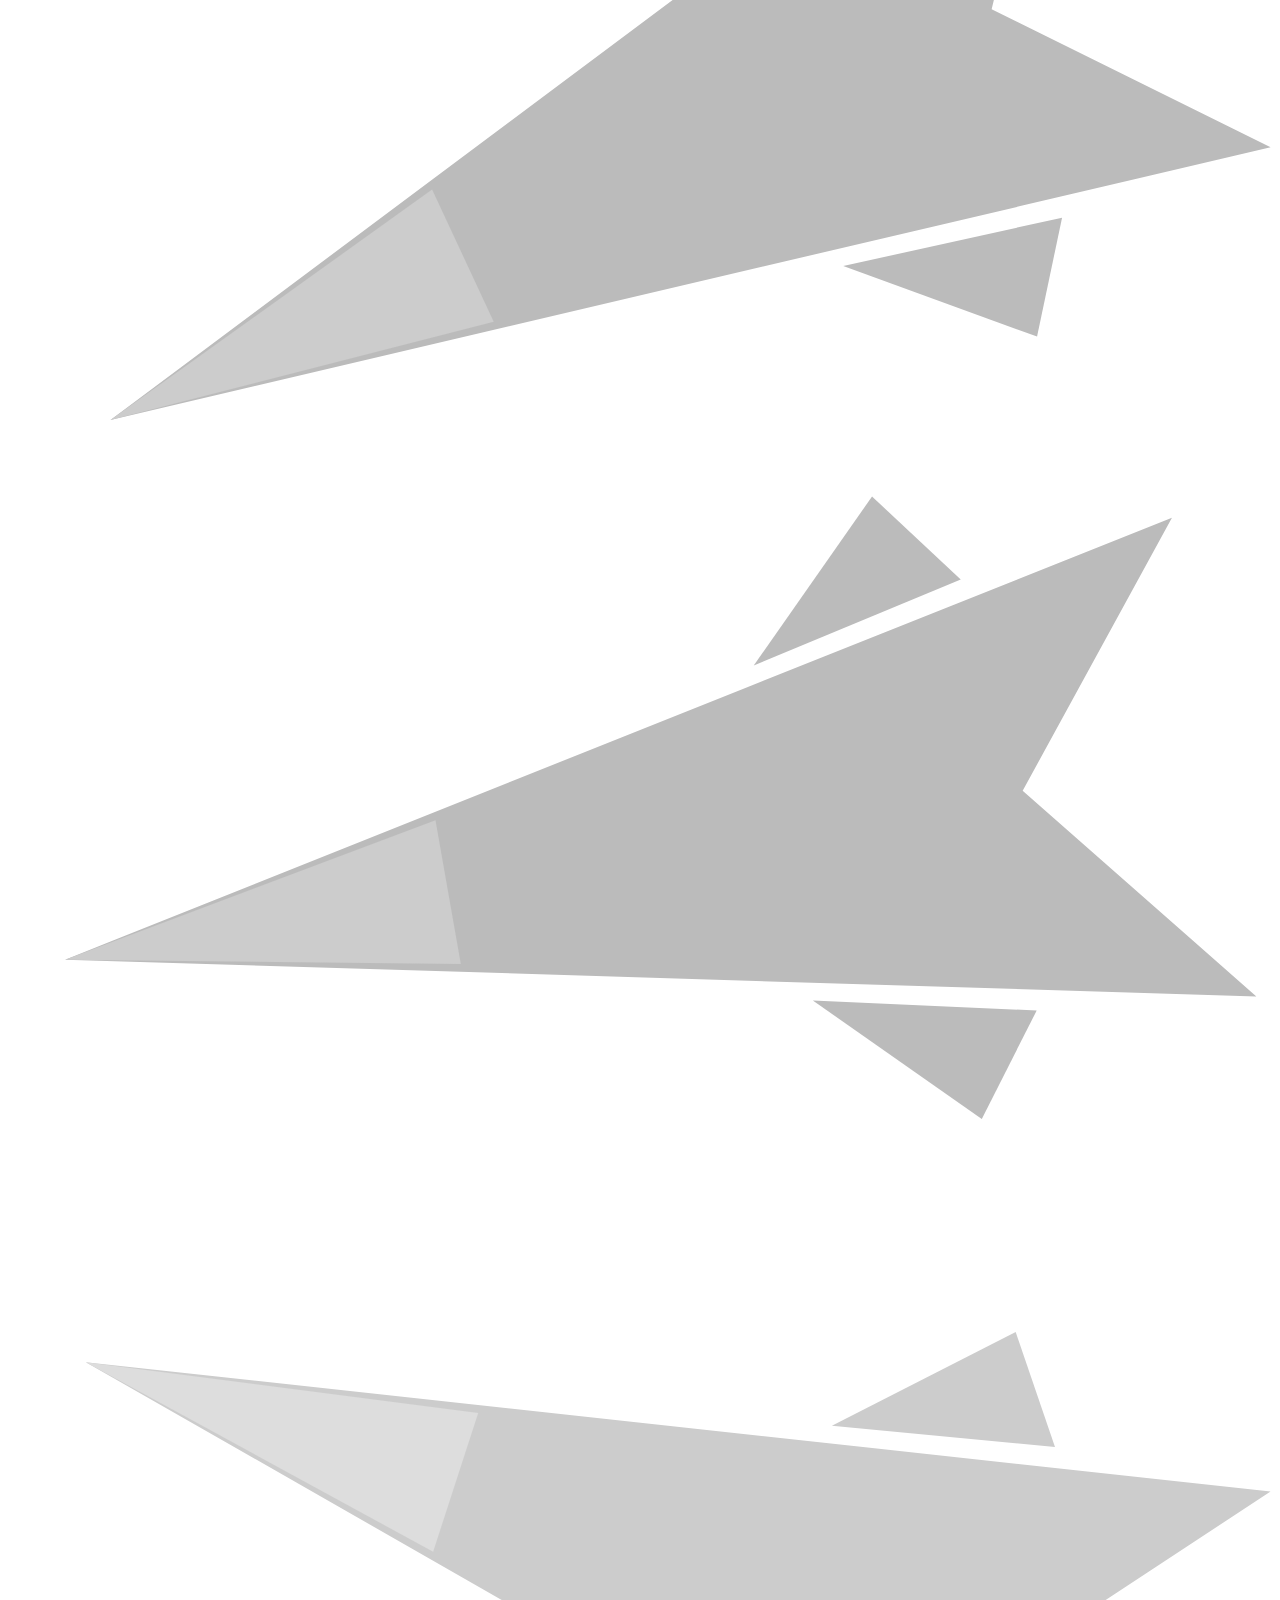
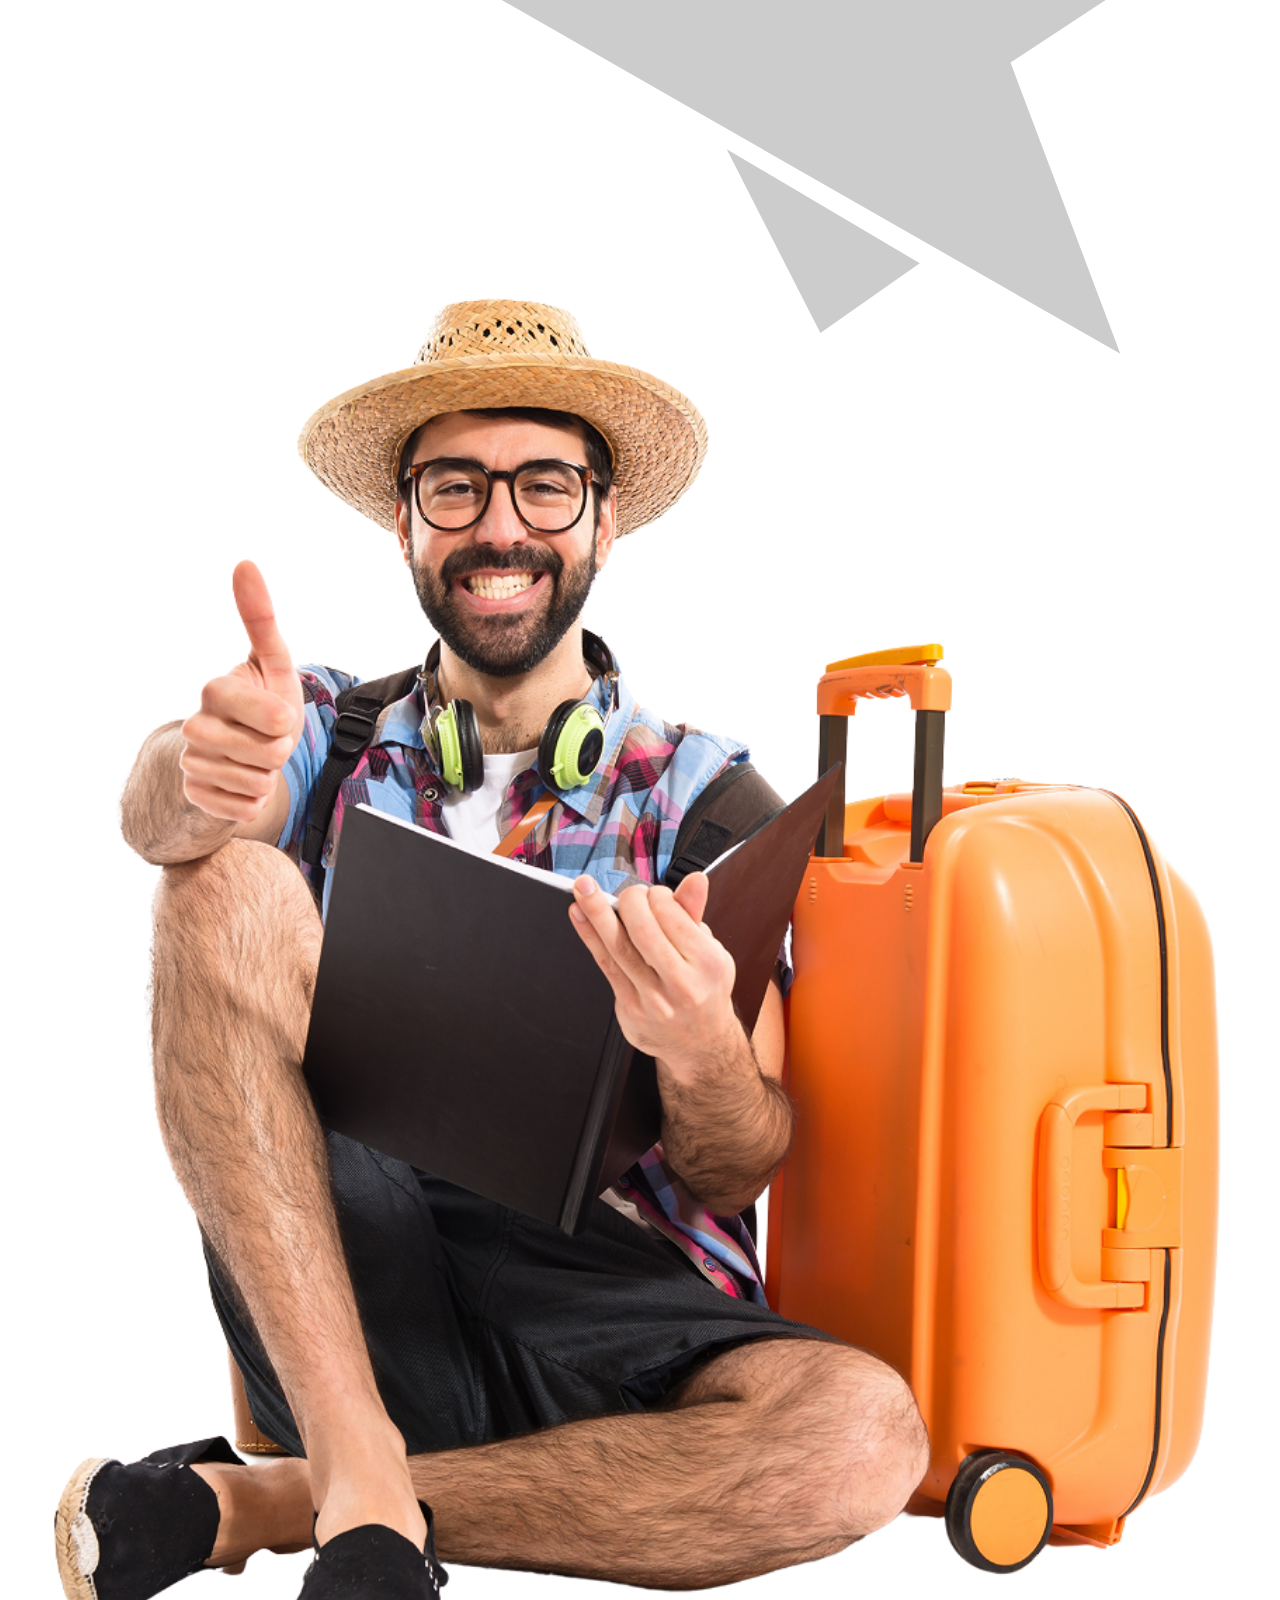
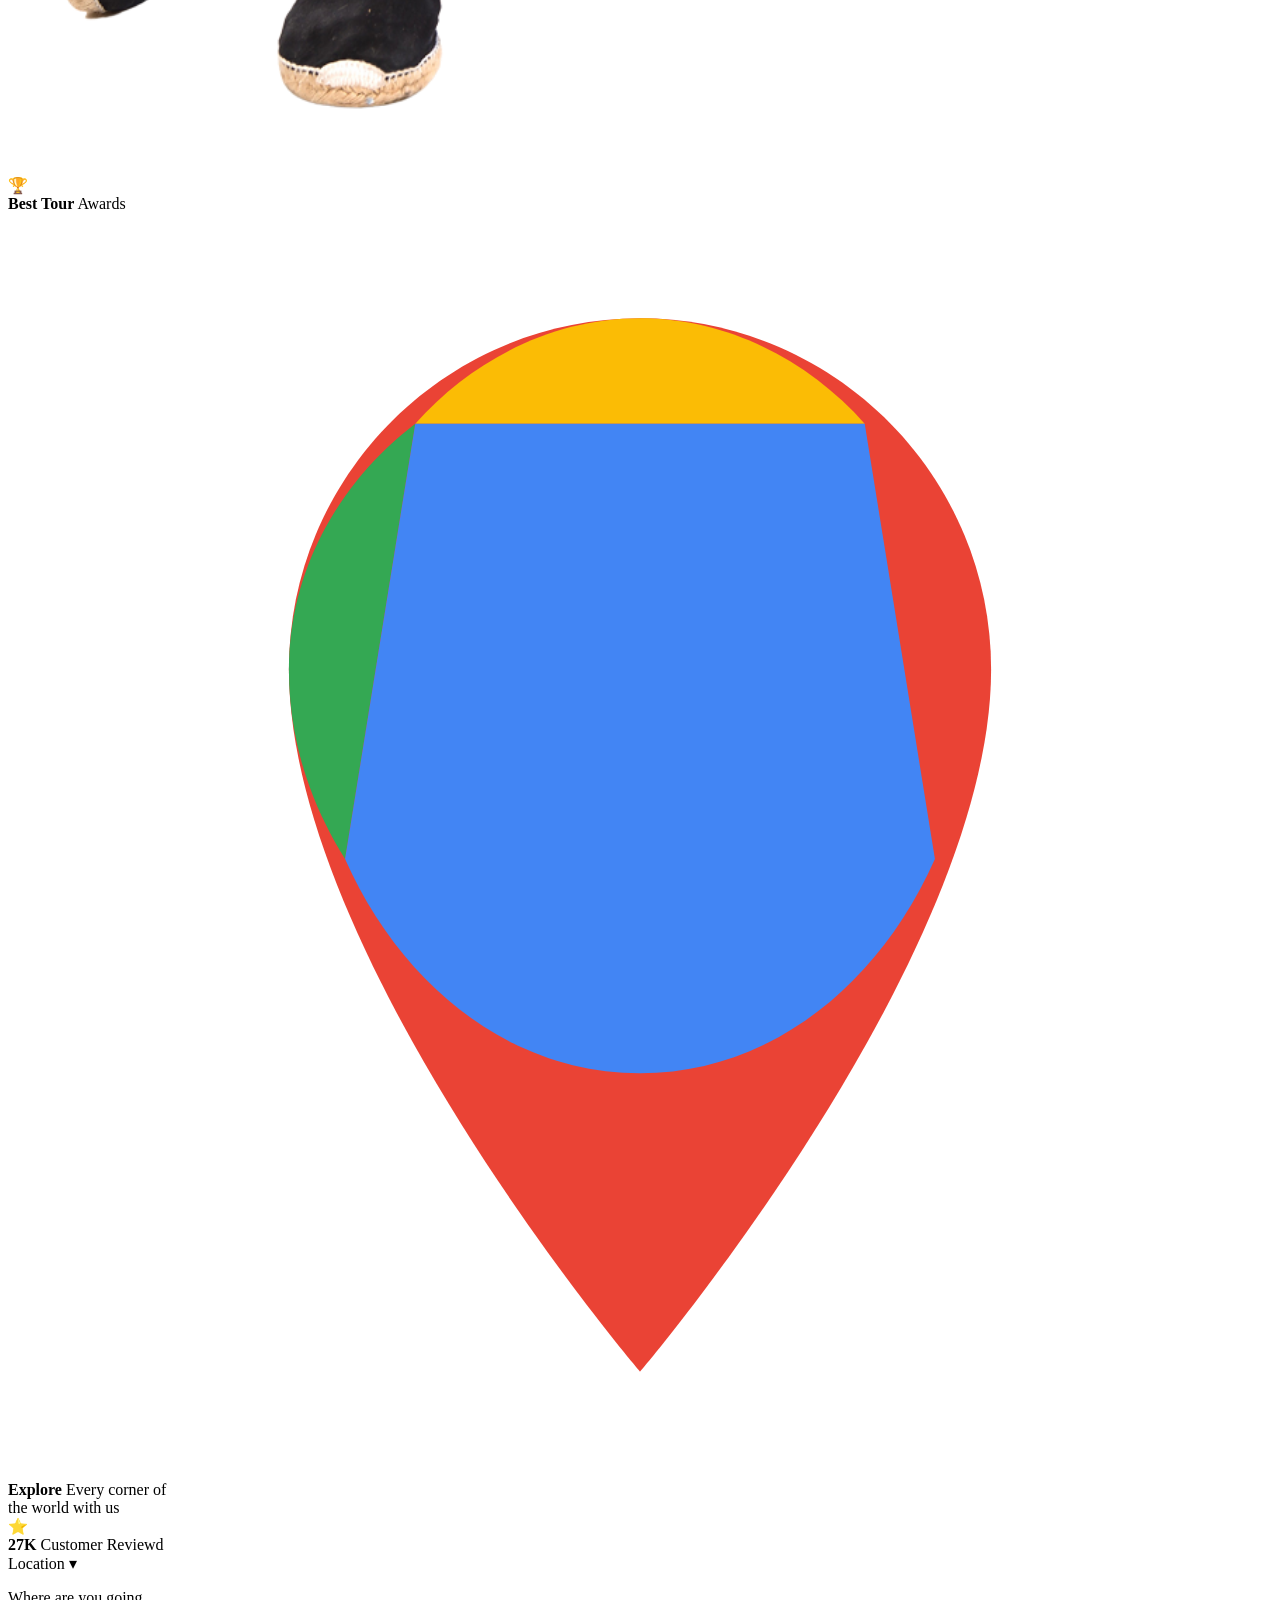
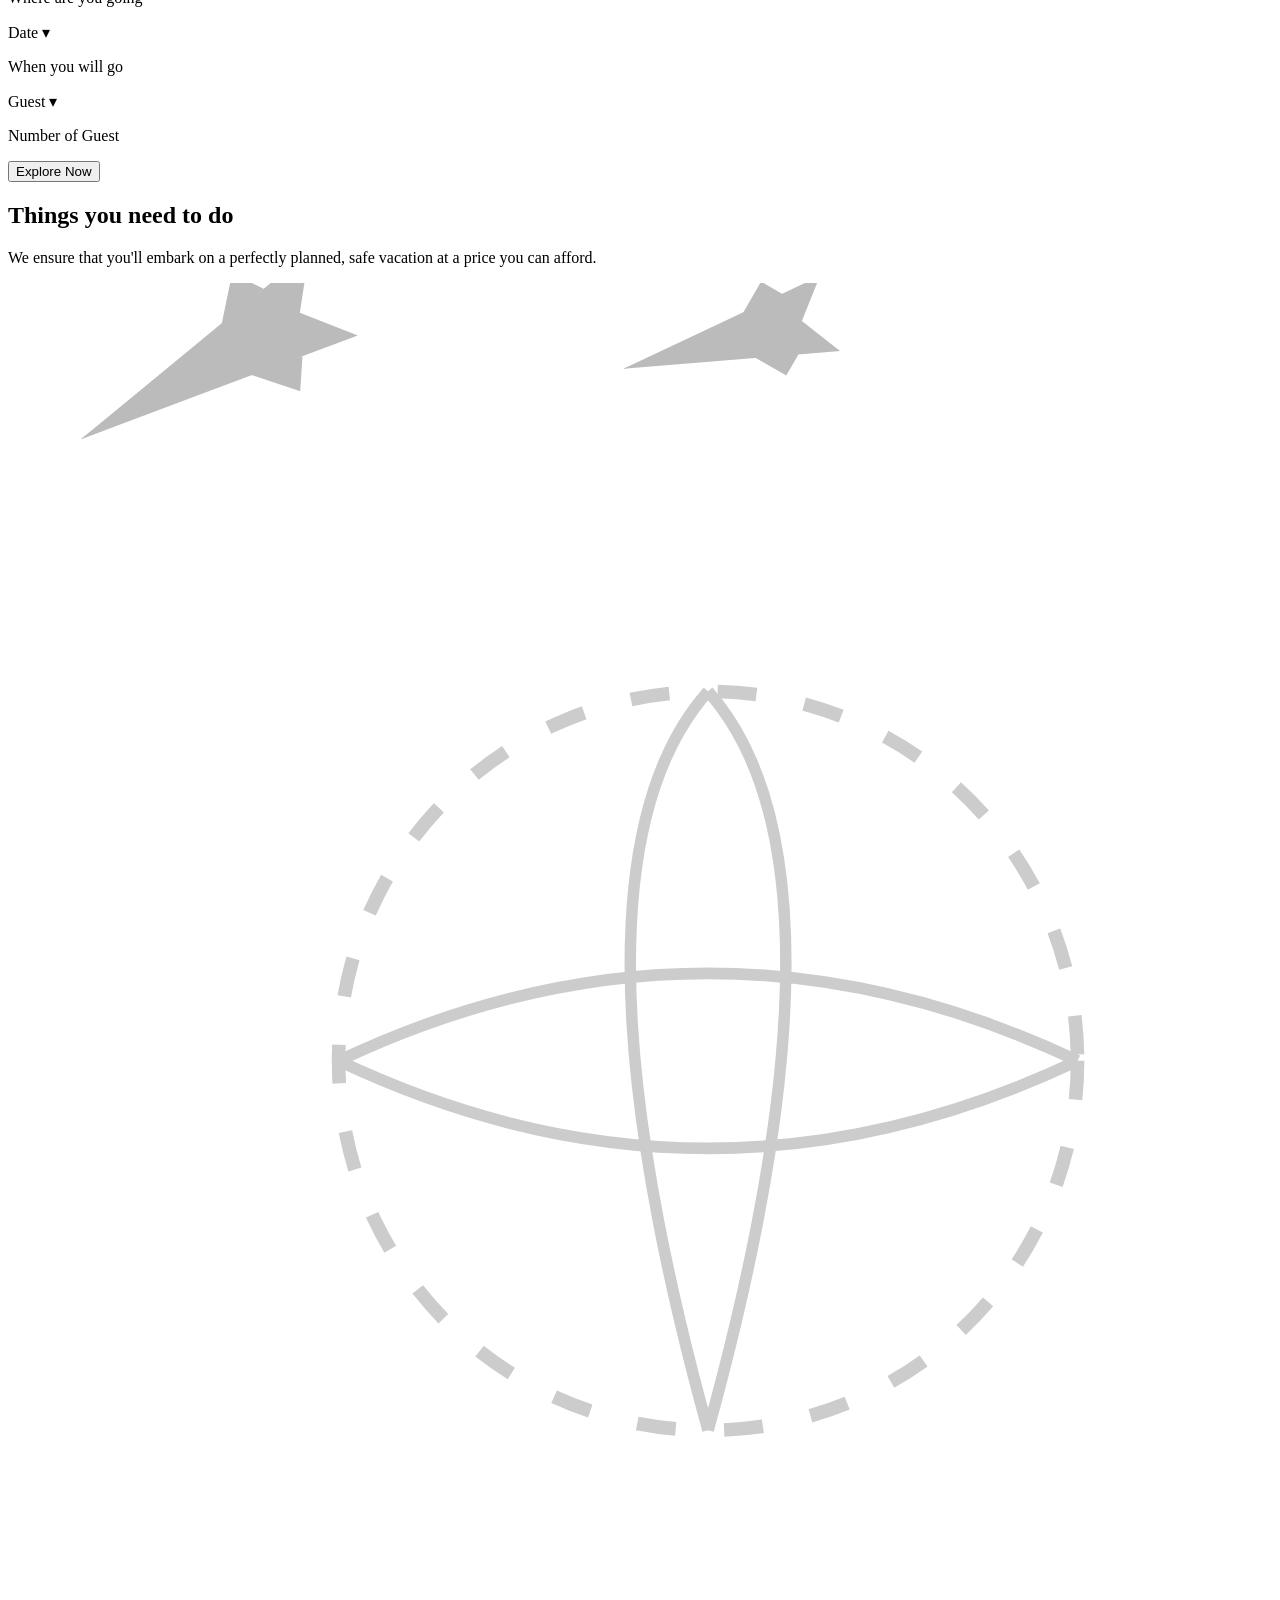
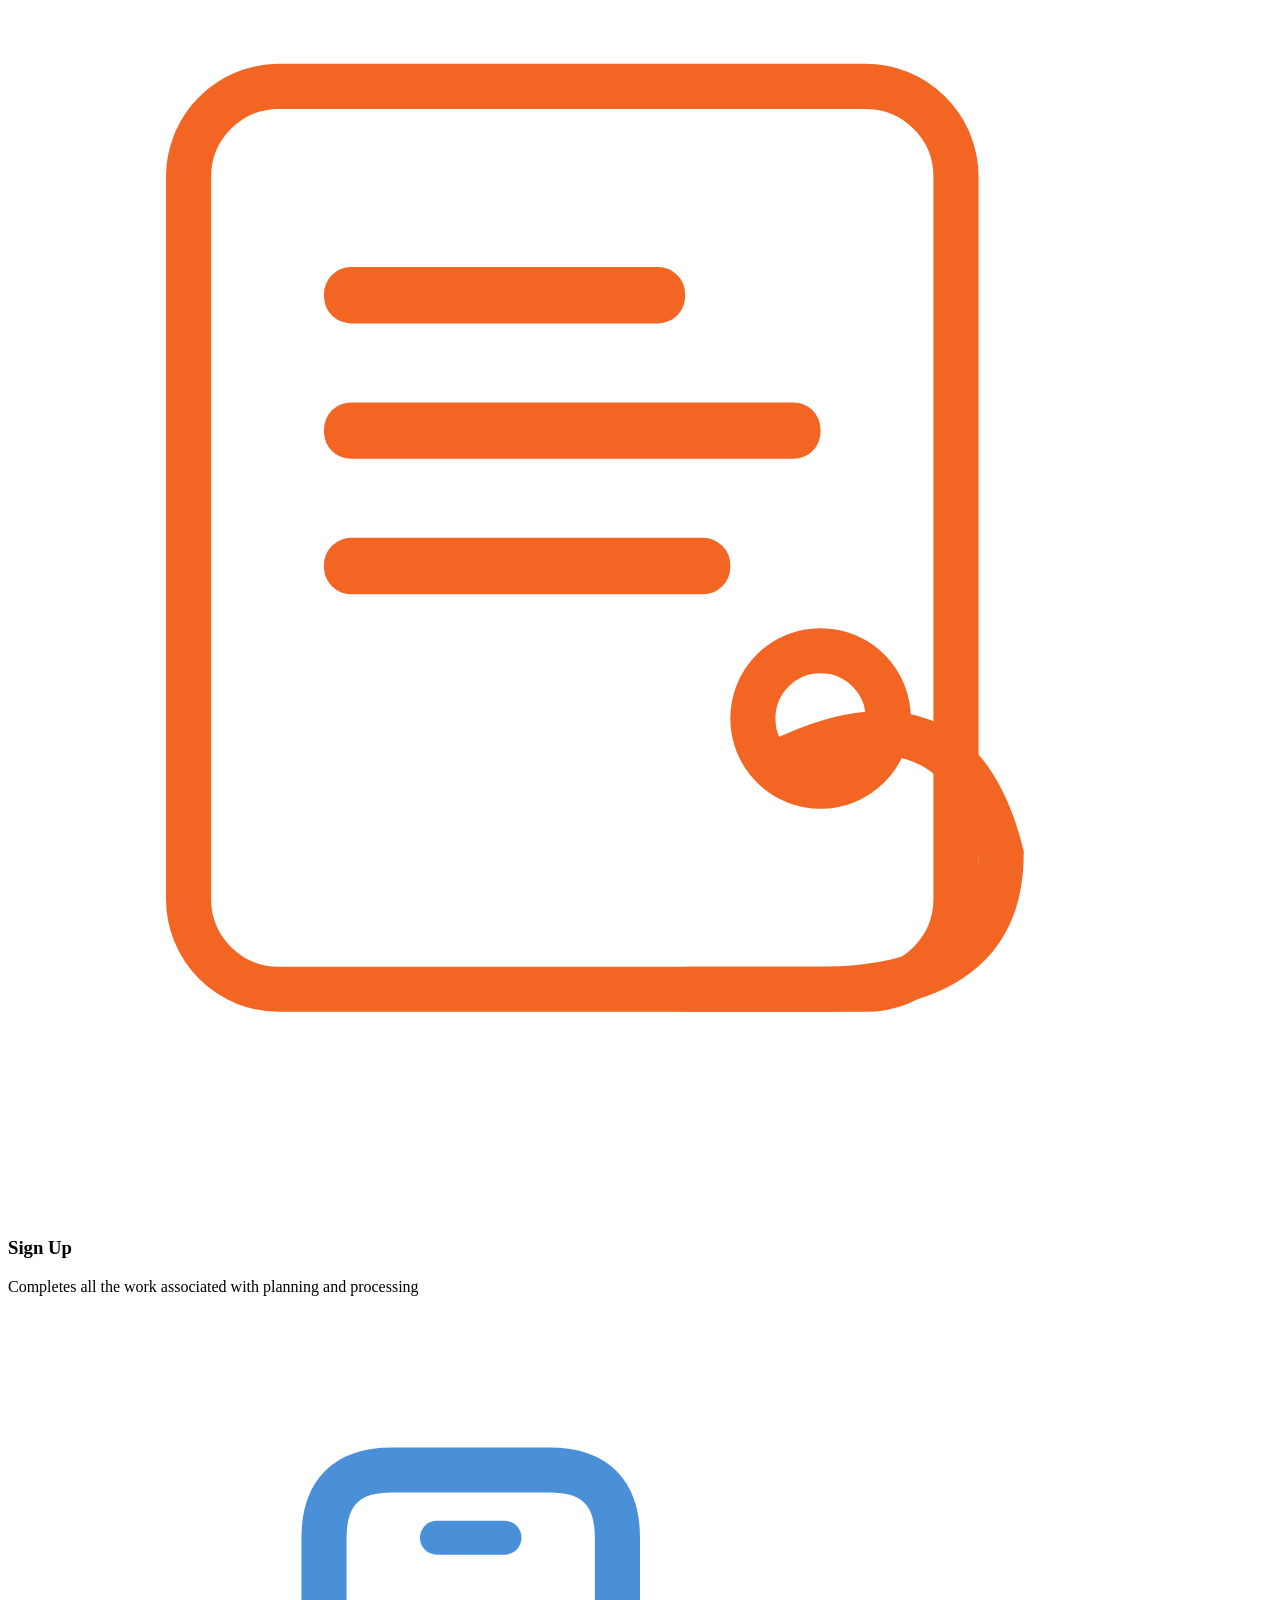
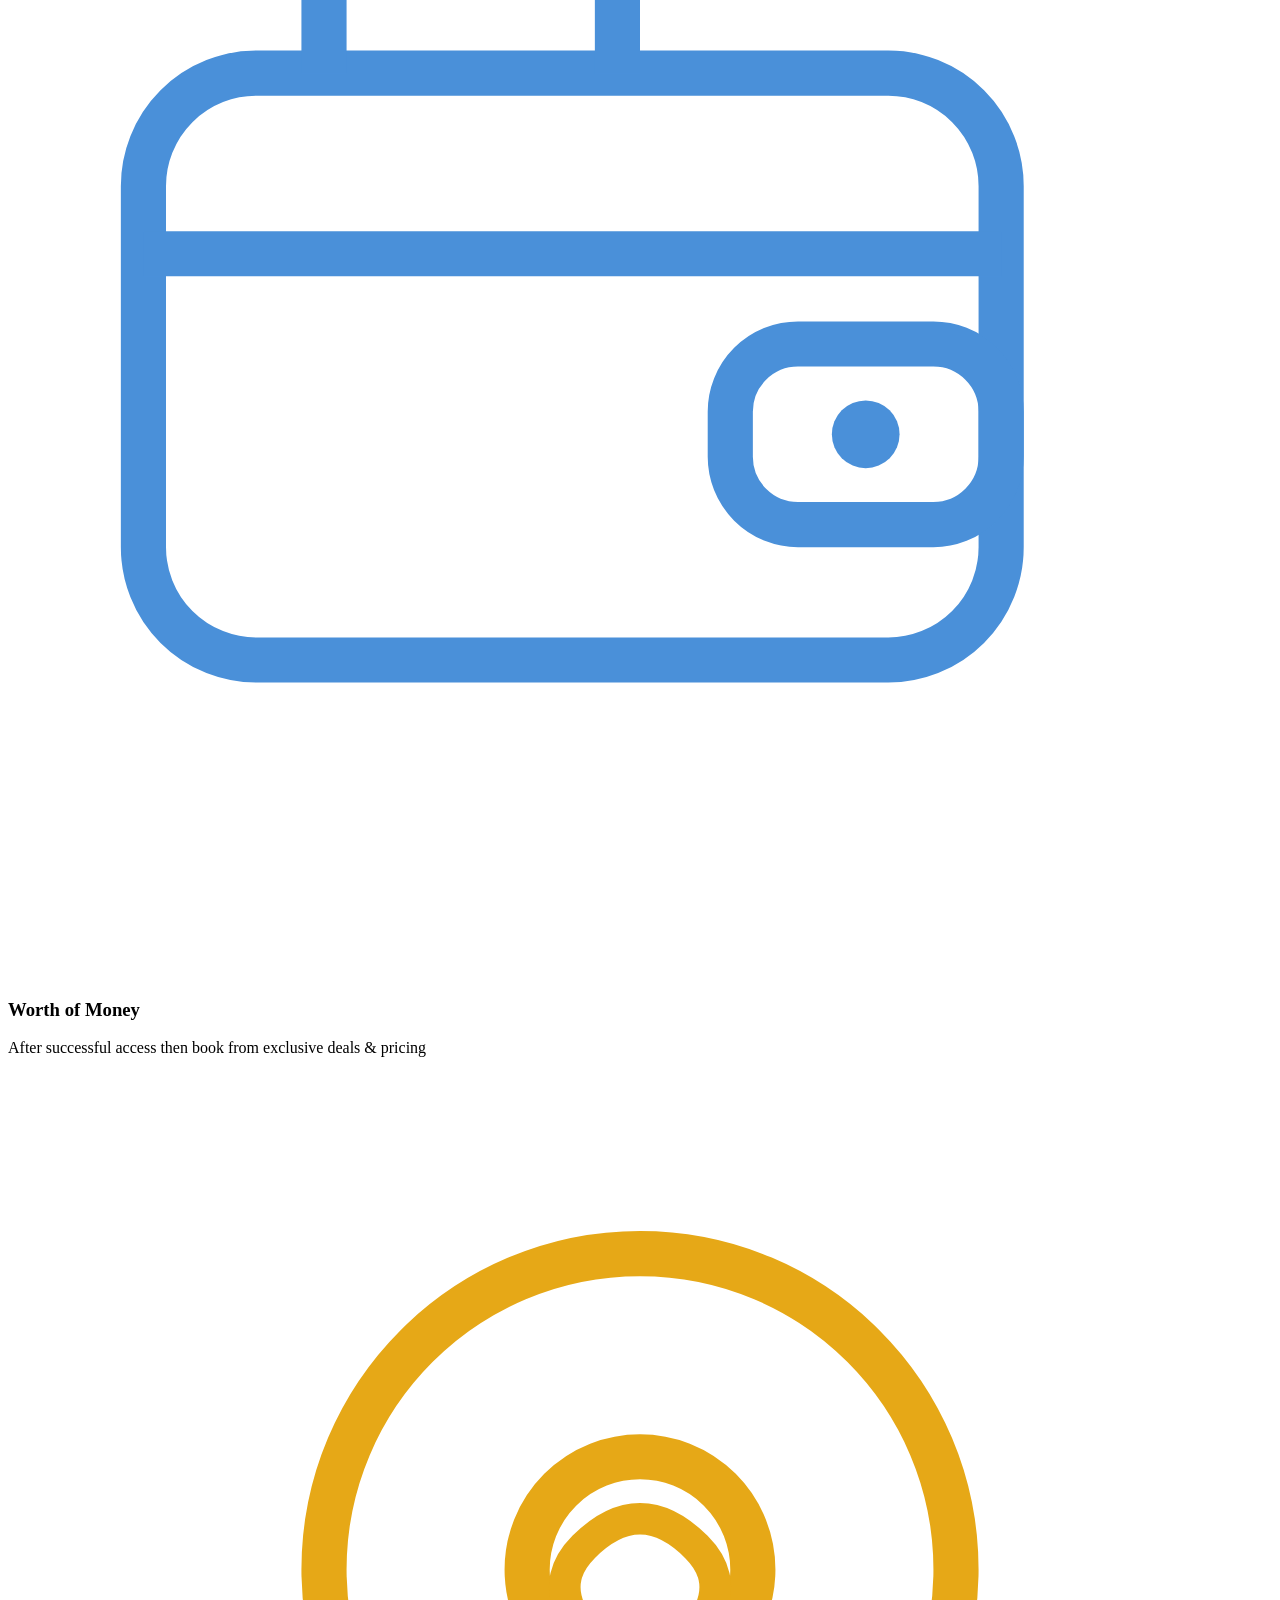
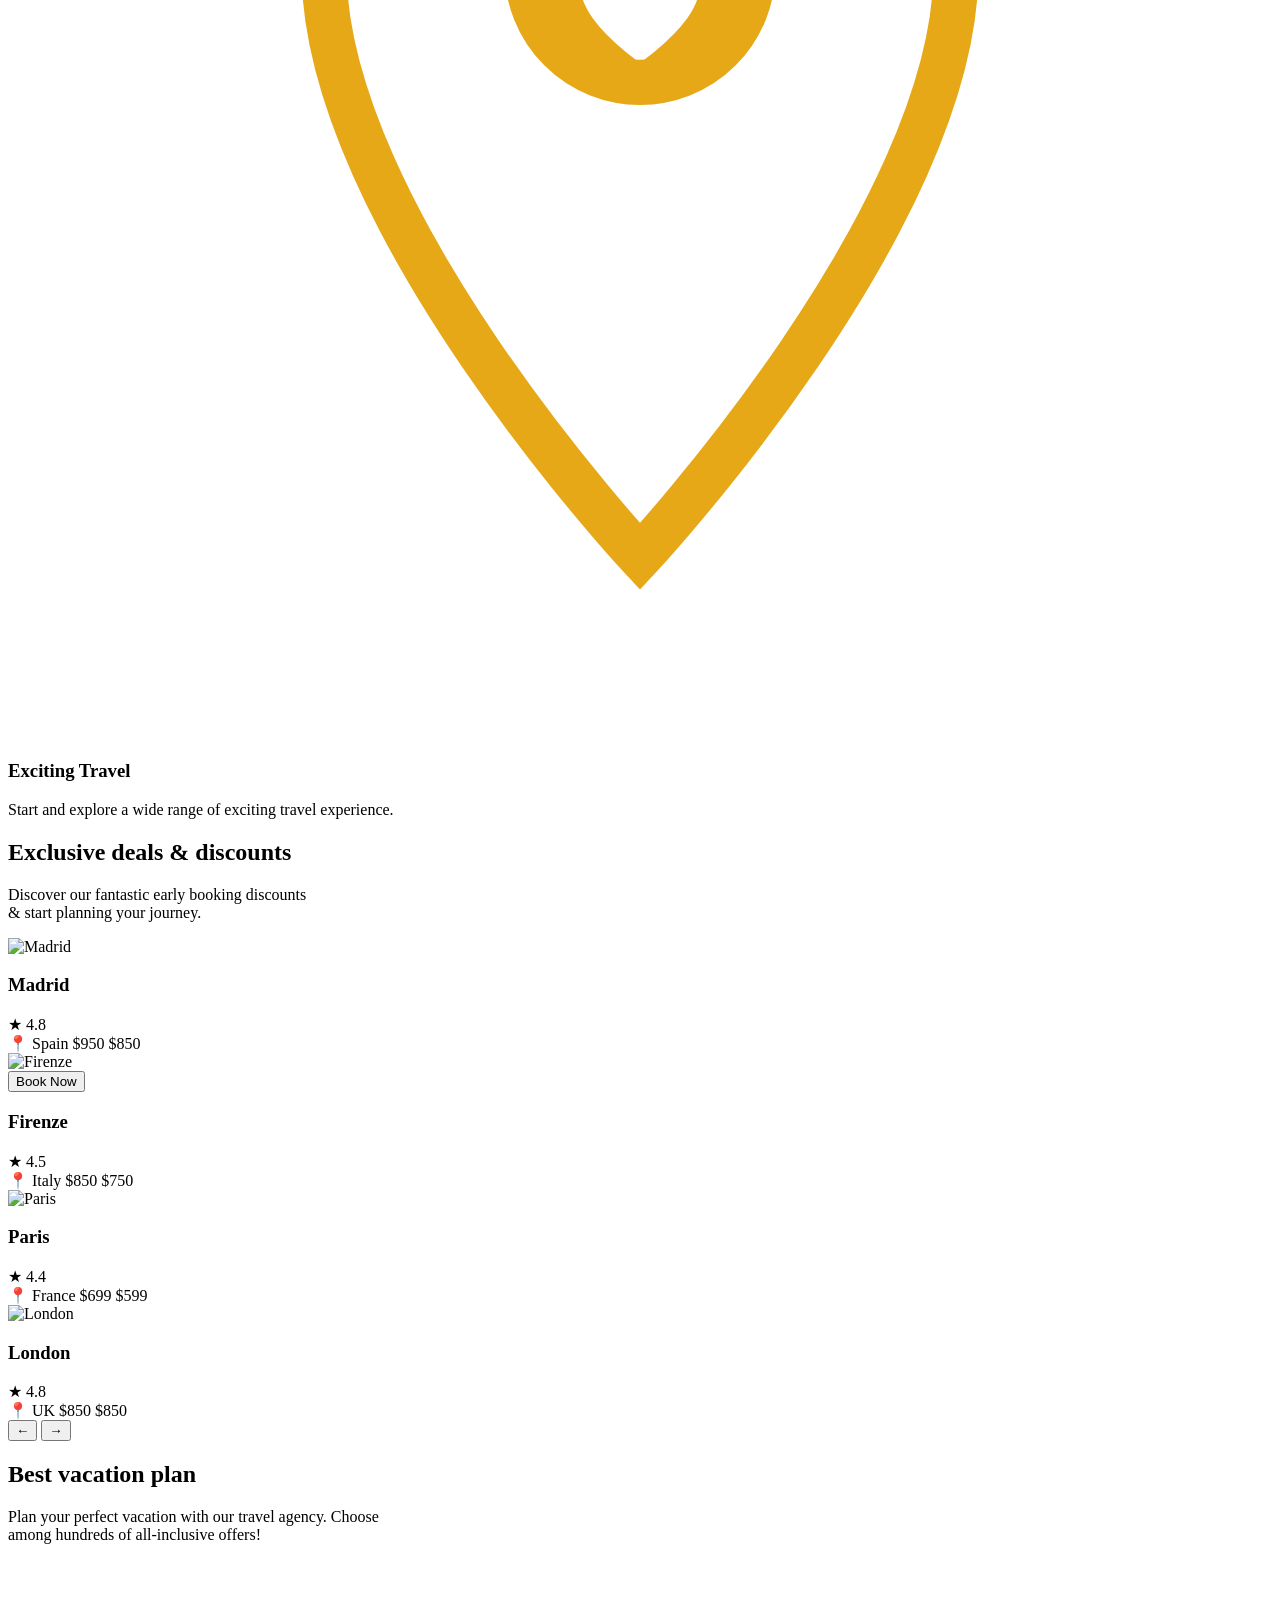
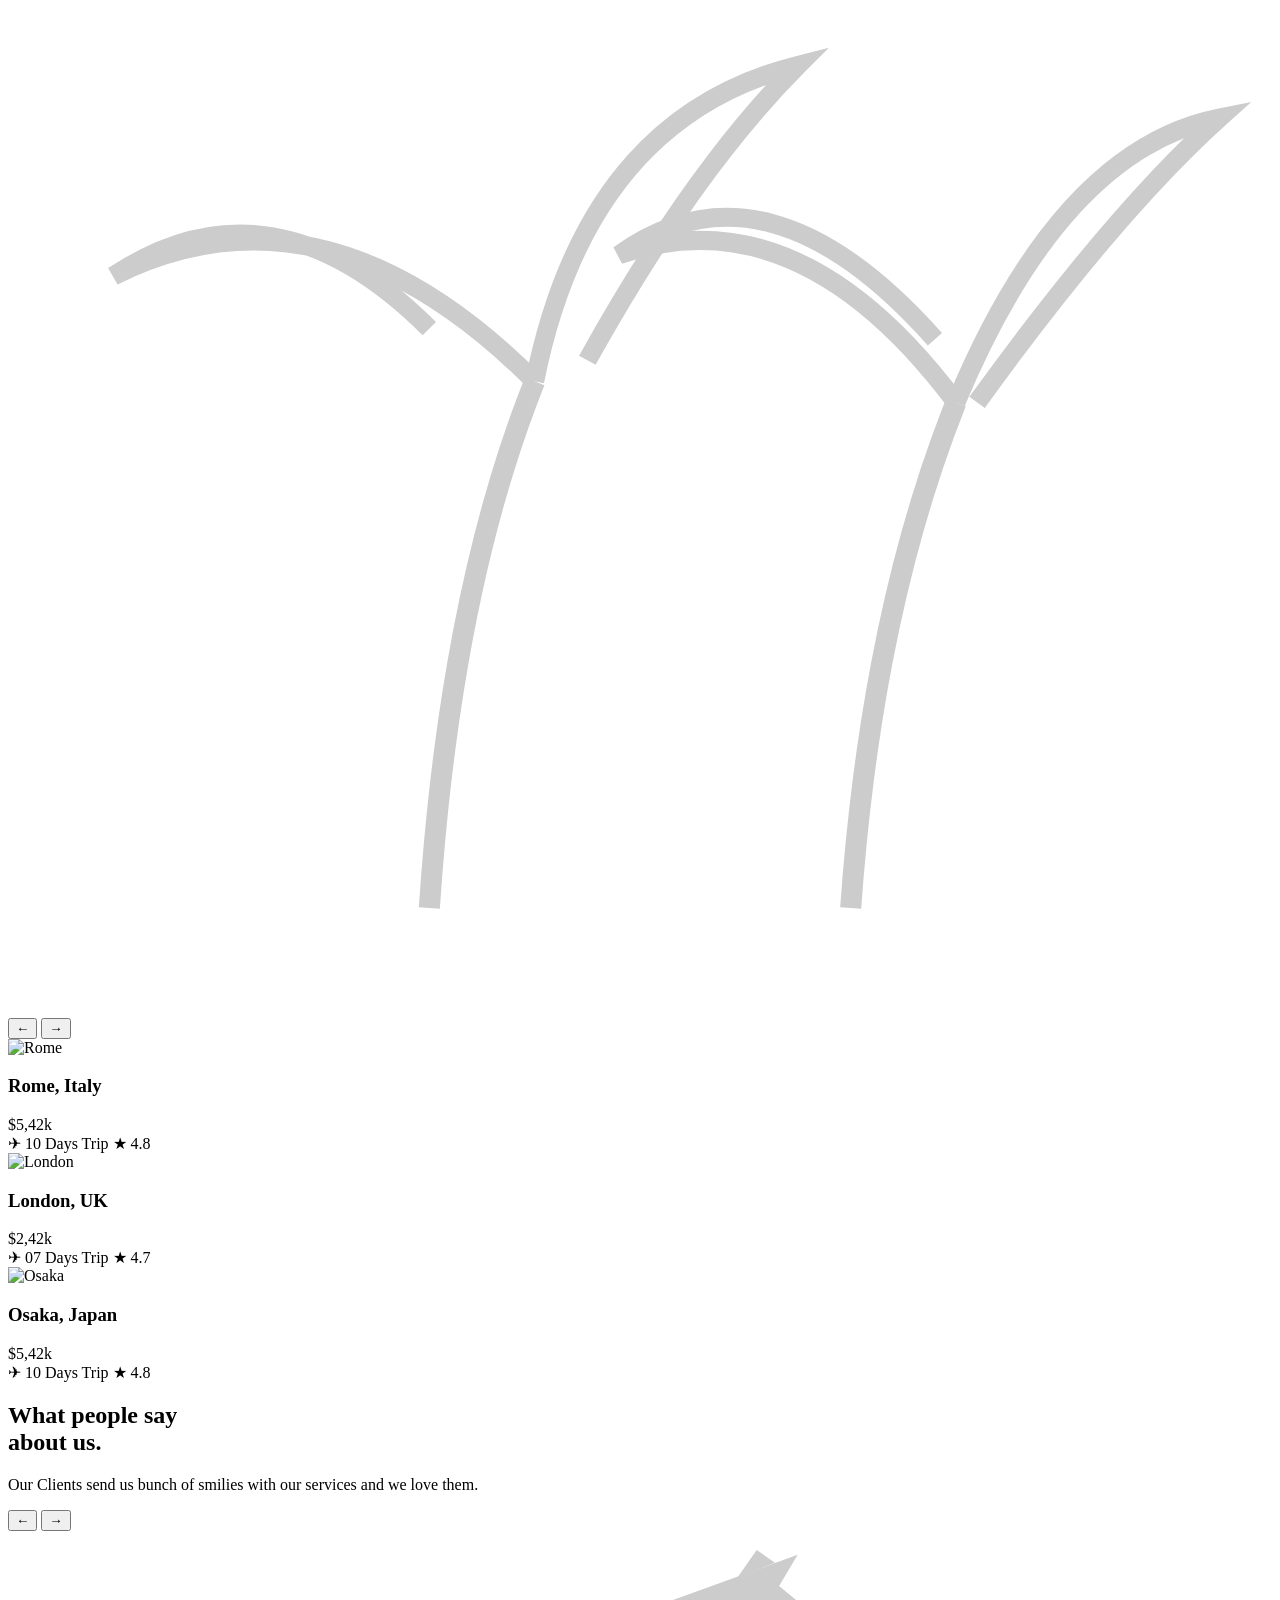
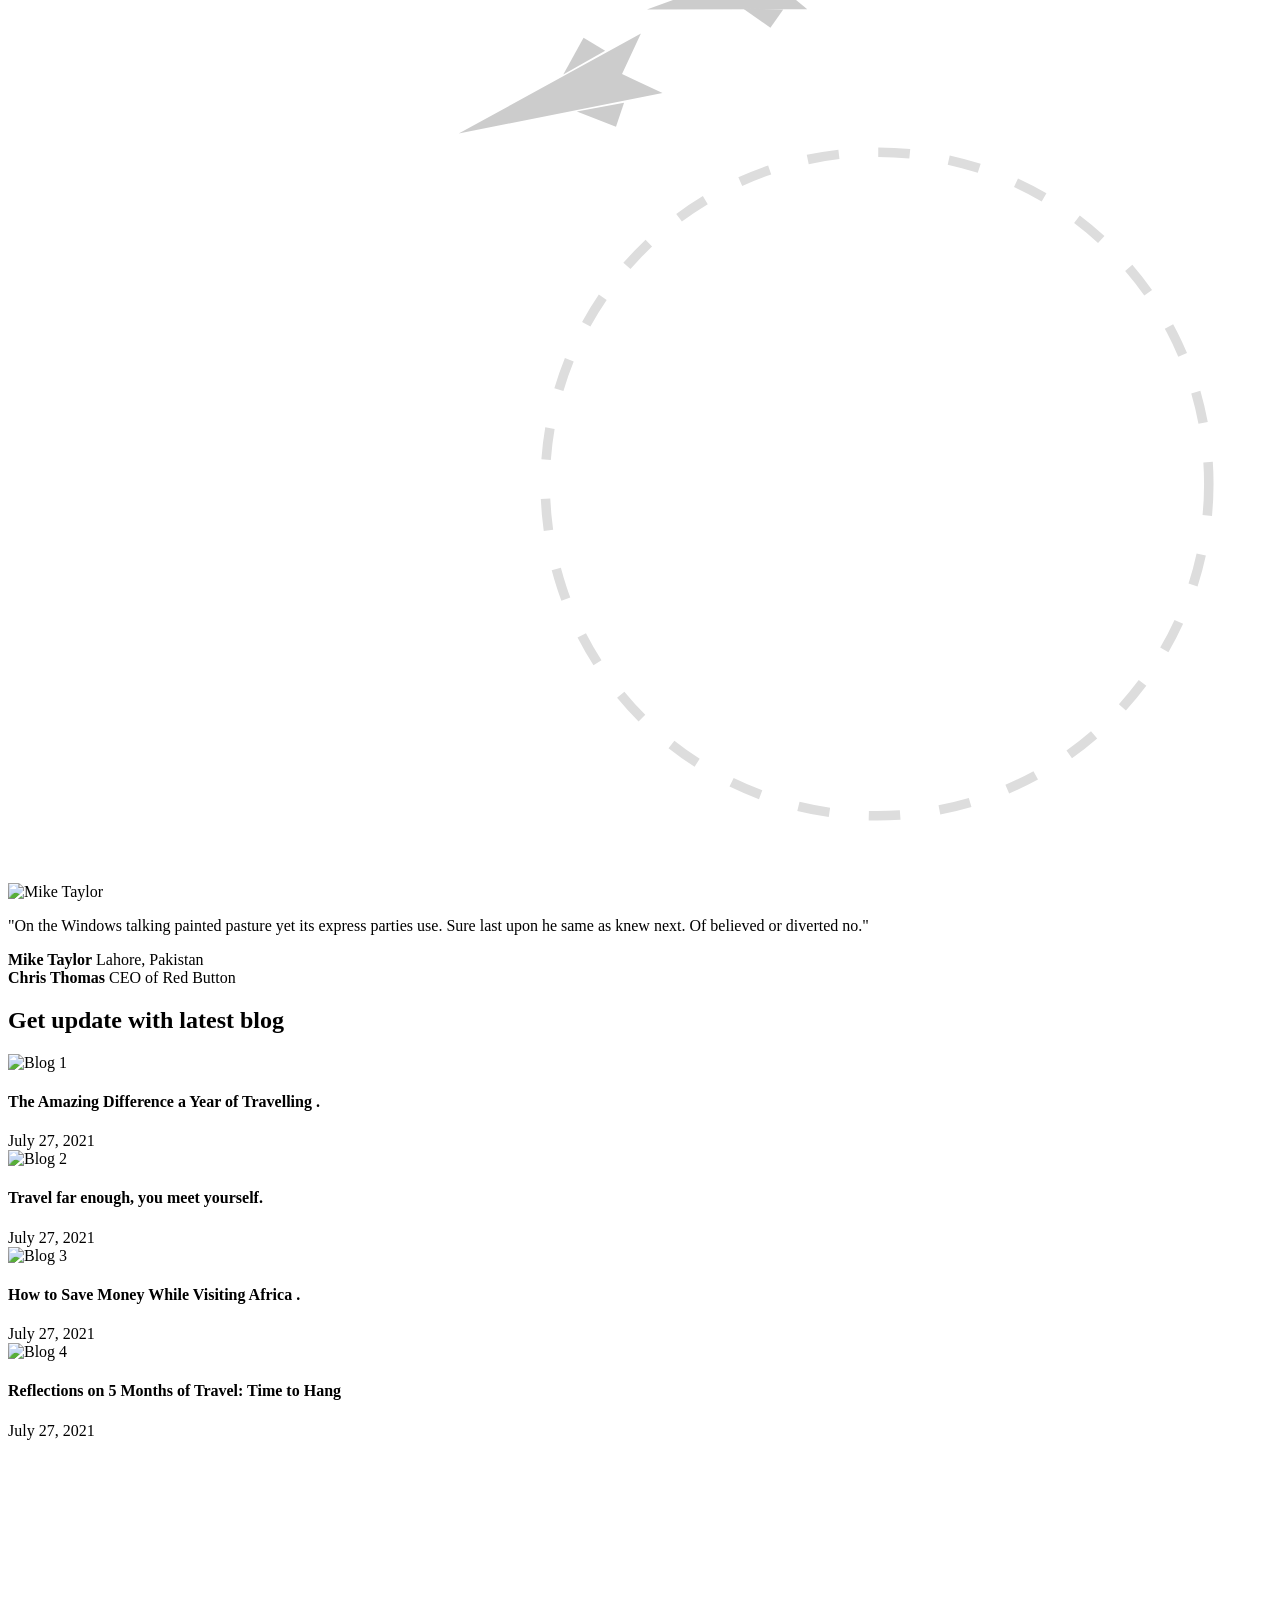
==== commit 9c6a4935: "Update" ====
--- a/index.html
+++ b/index.html
@@ -3,28 +3,133 @@
 <head>
   <meta charset="UTF-8"/>
   <meta name="viewport" content="width=device-width, initial-scale=1.0"/>
-  <link rel="stylesheet" href="index.css"/>
   <link href="https://fonts.googleapis.com/css2?family=Playfair+Display:ital,wght@0,800;1,700&family=DM+Sans:wght@400;500;600;700&display=swap" rel="stylesheet"/>
+  <script src="https://cdn.tailwindcss.com"></script>
+  <script>
+    tailwind.config = {
+      theme: {
+        extend: {
+          colors: {
+            orange: '#f26522',
+            'orange-dark': '#d95a1a',
+            dark: '#1a1a1a',
+            muted: '#999999',
+            'light-bg': '#f7f8fc',
+            bg: '#f7f5f2',
+          },
+          fontFamily: {
+            playfair: ['"Playfair Display"', 'serif'],
+            sans: ['"DM Sans"', 'sans-serif'],
+          },
+          borderRadius: {
+            xl2: '16px',
+            '3xl': '24px',
+          },
+          keyframes: {
+            fadeUp: {
+              from: { opacity: '0', transform: 'translateY(28px)' },
+              to:   { opacity: '1', transform: 'translateY(0)' },
+            },
+            driftPlane: {
+              '0%,100%': { transform: 'translateY(0)' },
+              '50%':     { transform: 'translateY(-12px)' },
+            },
+            floatA: {
+              '0%,100%': { transform: 'translateY(0)' },
+              '50%':     { transform: 'translateY(-10px)' },
+            },
+            floatB: {
+              '0%,100%': { transform: 'translateY(0)' },
+              '50%':     { transform: 'translateY(-8px)' },
+            },
+            floatC: {
+              '0%,100%': { transform: 'translateY(0)' },
+              '50%':     { transform: 'translateY(-12px)' },
+            },
+          },
+          animation: {
+            fadeUp:     'fadeUp 0.8s ease both',
+            fadeUpSlow: 'fadeUp 0.9s 0.15s ease both',
+            fadeUpLate: 'fadeUp 1s 0.3s ease both',
+            driftPlane1: 'driftPlane 10s ease-in-out infinite',
+            driftPlane2: 'driftPlane 12s ease-in-out 1.5s infinite',
+            driftPlane3: 'driftPlane 9s ease-in-out 3s infinite',
+            floatA: 'floatA 6s ease-in-out infinite',
+            floatB: 'floatB 7s ease-in-out 1s infinite',
+            floatC: 'floatC 5.5s ease-in-out 2s infinite',
+          },
+          boxShadow: {
+            sm2: '0 4px 20px rgba(0,0,0,0.07)',
+            md2: '0 8px 32px rgba(0,0,0,0.12)',
+            orange: '0 4px 14px rgba(242,101,34,0.35)',
+            'orange-lg': '0 8px 22px rgba(242,101,34,0.35)',
+            deal: '0 8px 36px rgba(242,101,34,0.18)',
+          },
+        }
+      }
+    }
+  </script>
+  <style>
+    /* Overrides that are hard to express purely in Tailwind utilities */
+    .nav-link::after {
+      content: '';
+      position: absolute;
+      bottom: 0; left: 0;
+      width: 0; height: 2px;
+      background: #f26522;
+      border-radius: 2px;
+      transition: width 0.25s ease;
+    }
+    .nav-link:hover::after { width: 100%; }
+
+    .card-circle::after {
+      content: '';
+      position: absolute;
+      bottom: -30px; right: -20px;
+      width: 120px; height: 120px;
+      border-radius: 50%;
+      border: 28px solid rgba(242,101,34,0.07);
+      pointer-events: none;
+    }
+
+    .subscribe-rings,
+    .subscribe-rings::before,
+    .subscribe-rings::after {
+      content: '';
+      position: absolute;
+      left: -80px;
+      top: 50%;
+      transform: translateY(-50%);
+      border-radius: 50%;
+      border: 1.5px solid rgba(255,255,255,0.25);
+      pointer-events: none;
+    }
+    .subscribe-rings        { width: 280px; height: 280px; }
+    .subscribe-rings::before { width: 360px; height: 360px; left: -120px; }
+    .subscribe-rings::after  { width: 440px; height: 440px; left: -160px; }
+
+    img { display: block; width: 100%; height: 100%; object-fit: cover; }
+  </style>
   <title>Trabook – Landing Page</title>
 </head>
-<body>
+<body class="font-sans bg-bg text-dark overflow-x-hidden">
 
 <!-- ════════════════════════════
      HEADER / NAVBAR
 ════════════════════════════ -->
-<header class="header">
-  <nav class="navbar">
-    <div class="logo">Trabook 🧳</div>
-    <ul class="nav-links">
-      <li>Home</li>
-      <li>About</li>
-      <li>Destination</li>
-      <li>Tour</li>
-      <li>Blog</li>
+<header class="sticky top-0 z-50 bg-bg border-b border-black/[.06] px-[6vw]">
+  <nav class="flex items-center h-[72px] gap-10">
+    <div class="font-playfair text-[1.4rem] font-extrabold text-dark tracking-tight mr-auto cursor-pointer">Trabook 🧳</div>
+    <ul class="hidden md:flex list-none gap-9 mr-auto">
+      <li class="nav-link text-[0.95rem] font-medium text-dark cursor-pointer relative pb-[2px] hover:text-orange transition-colors duration-200">Home</li>
+      <li class="nav-link text-[0.95rem] font-medium text-dark cursor-pointer relative pb-[2px] hover:text-orange transition-colors duration-200">About</li>
+      <li class="nav-link text-[0.95rem] font-medium text-dark cursor-pointer relative pb-[2px] hover:text-orange transition-colors duration-200">Destination</li>
+      <li class="nav-link text-[0.95rem] font-medium text-dark cursor-pointer relative pb-[2px] hover:text-orange transition-colors duration-200">Tour</li>
+      <li class="nav-link text-[0.95rem] font-medium text-dark cursor-pointer relative pb-[2px] hover:text-orange transition-colors duration-200">Blog</li>
     </ul>
-    <div class="nav-btns">
-      <button class="btn-login">Login</button>
-      <button class="btn-signup">Sign Up</button>
+    <div class="flex items-center gap-3">
+      <button class="bg-transparent border-none text-orange font-sans text-[0.95rem] font-semibold cursor-pointer px-4 py-[10px] hover:opacity-75 transition-opacity">Login</button>
+      <button class="bg-orange border-2 border-orange text-white font-sans text-[0.95rem] font-semibold cursor-pointer px-[26px] py-[10px] rounded-lg shadow-orange hover:bg-orange-dark hover:border-orange-dark hover:-translate-y-px transition-all duration-200">Sign Up</button>
     </div>
   </nav>
 </header>
@@ -32,28 +137,33 @@
 <!-- ════════════════════════════
      HERO SECTION
 ════════════════════════════ -->
-<section class="hero">
+<section class="flex items-center justify-between px-[6vw] pt-[60px] pb-[40px] gap-10 min-h-[calc(100vh-72px-110px)]">
 
   <!-- Left: text -->
-  <div class="hero-left">
-    <h1>Get Started your <br/><span>exciting</span> <em>journey</em><br/> with us.</h1>
-    <p>A Team of experienced tourism professionals will provide
-       you with the best advice and tips for your desire place.</p>
-    <button class="discover-btn">Discover Now</button>
+  <div class="flex-none max-w-[480px] animate-fadeUp">
+    <h1 class="font-playfair text-[clamp(2.2rem,4vw,3.4rem)] font-extrabold text-dark leading-[1.15] tracking-tight mb-[22px]">
+      Get Started your <br/><span class="text-dark">exciting</span> <em class="text-orange italic font-playfair">journey</em><br/> with us.
+    </h1>
+    <p class="text-[0.95rem] text-muted leading-[1.8] mb-9">
+      A Team of experienced tourism professionals will provide you with the best advice and tips for your desire place.
+    </p>
+    <button class="px-9 py-[14px] border-2 border-orange rounded-[10px] bg-transparent text-orange font-sans text-base font-semibold cursor-pointer tracking-wide hover:bg-orange hover:text-white hover:-translate-y-[2px] hover:shadow-orange-lg transition-all duration-200">
+      Discover Now
+    </button>
   </div>
 
   <!-- Right: visual -->
-  <div class="hero-right">
+  <div class="relative flex-none w-[560px] h-[520px] animate-fadeUpSlow max-lg:w-[460px] max-lg:h-[460px] max-md:w-full max-md:h-[400px]">
 
     <!-- Dotted flight paths -->
-    <svg class="paths-svg" viewBox="0 0 560 480" fill="none" xmlns="http://www.w3.org/2000/svg">
+    <svg class="absolute -inset-10 w-[calc(100%+80px)] h-[calc(100%+80px)] z-0 pointer-events-none" viewBox="0 0 560 480" fill="none" xmlns="http://www.w3.org/2000/svg">
       <path d="M 30 140 Q 180 30 420 90"  stroke="#bbb" stroke-width="1.4" stroke-dasharray="5 7" fill="none"/>
       <path d="M 260 40 Q 420 0 520 130"  stroke="#bbb" stroke-width="1.4" stroke-dasharray="5 7" fill="none"/>
       <path d="M 420 90 Q 530 180 510 300" stroke="#bbb" stroke-width="1.2" stroke-dasharray="5 7" fill="none"/>
     </svg>
 
     <!-- Airplane icons -->
-    <div class="plane plane-1">
+    <div class="absolute top-[80px] left-[20px] w-[52px] z-[1] pointer-events-none opacity-70 animate-driftPlane1" style="transform:rotate(-25deg)">
       <svg viewBox="0 0 52 28" xmlns="http://www.w3.org/2000/svg">
         <path d="M2 14L50 4L42 14L50 24L2 14Z" fill="#bbb"/>
         <path d="M2 14L18 11V17Z" fill="#ccc"/>
@@ -61,7 +171,7 @@
         <path d="M32 21L38 27L41 23Z" fill="#bbb"/>
       </svg>
     </div>
-    <div class="plane plane-2">
+    <div class="absolute top-[30px] right-[60px] w-[44px] z-[1] pointer-events-none opacity-70 animate-driftPlane2" style="transform:rotate(-10deg)">
       <svg viewBox="0 0 52 28" xmlns="http://www.w3.org/2000/svg">
         <path d="M2 14L50 4L42 14L50 24L2 14Z" fill="#bbb"/>
         <path d="M2 14L18 11V17Z" fill="#ccc"/>
@@ -69,7 +179,7 @@
         <path d="M32 21L38 27L41 23Z" fill="#bbb"/>
       </svg>
     </div>
-    <div class="plane plane-3">
+    <div class="absolute top-[155px] right-[10px] w-[34px] z-[1] pointer-events-none opacity-70 animate-driftPlane3" style="transform:rotate(18deg)">
       <svg viewBox="0 0 52 28" xmlns="http://www.w3.org/2000/svg">
         <path d="M2 14L50 4L42 14L50 24L2 14Z" fill="#ccc"/>
         <path d="M2 14L18 11V17Z" fill="#ddd"/>
@@ -79,24 +189,26 @@
     </div>
 
     <!-- Orange semicircle -->
-    <div class="orange-semi"></div>
-
-    <!-- Traveller photo — exported from Figma -->
-    <img class="traveller-photo" src="Assets/tourist-with-thumb-up__1_-removebg 1 (1).png" alt="Happy traveller with luggage"/>
+    <div class="absolute bottom-0 left-1/2 -translate-x-1/2 w-[430px] h-[230px] bg-orange rounded-t-[430px] z-[2] max-md:w-[320px] max-md:h-[170px] max-md:rounded-t-[320px]"></div>
+
+    <!-- Traveller photo -->
+    <img class="absolute bottom-0 left-1/2 -translate-x-1/2 w-[430px] h-auto object-contain object-bottom z-[3] drop-shadow-xl max-md:w-[320px]"
+         src="Assets/tourist-with-thumb-up__1_-removebg 1 (1).png"
+         alt="Happy traveller with luggage"/>
 
     <!-- Floating card: Best Tour Awards -->
-    <div class="float-card card-awards">
-      <div class="card-icon awards-icon">🏆</div>
-      <div class="card-text">
-        <strong>Best Tour</strong>
-        <span>Awards</span>
+    <div class="absolute top-[105px] -left-[10px] bg-white rounded-xl2 px-[18px] py-[14px] flex items-center gap-3 shadow-md2 z-10 whitespace-nowrap animate-floatA">
+      <div class="w-11 h-11 rounded-[10px] bg-[#fff8ee] flex items-center justify-center text-2xl shrink-0">🏆</div>
+      <div class="flex flex-col gap-[2px]">
+        <strong class="text-[0.9rem] font-bold text-dark block">Best Tour</strong>
+        <span class="text-[0.75rem] text-muted">Awards</span>
       </div>
     </div>
 
     <!-- Floating card: Explore -->
-    <div class="float-card card-explore">
-      <div class="card-icon map-icon">
-        <svg viewBox="0 0 36 36" xmlns="http://www.w3.org/2000/svg">
+    <div class="absolute top-[220px] -right-[20px] bg-white rounded-xl2 px-[18px] py-[14px] flex items-center gap-3 shadow-md2 z-10 whitespace-nowrap animate-floatB">
+      <div class="w-11 h-11 rounded-[10px] bg-[#f0f4ff] flex items-center justify-center shrink-0">
+        <svg viewBox="0 0 36 36" xmlns="http://www.w3.org/2000/svg" class="w-7 h-7">
           <path d="M18 3C12.48 3 8 7.48 8 13c0 8.25 10 20 10 20s10-11.75 10-20c0-5.52-4.48-10-10-10z" fill="#EA4335"/>
           <circle cx="18" cy="13" r="4" fill="#fff"/>
           <path d="M18 3C15.5 3 13.2 4.2 11.6 6h12.8C22.8 4.2 20.5 3 18 3z" fill="#FBBC05"/>
@@ -104,18 +216,18 @@
           <path d="M24.4 6H11.6L9.6 18.4C11.2 22 14.3 24.5 18 24.5s6.8-2.5 8.4-6.1L24.4 6z" fill="#4285F4"/>
         </svg>
       </div>
-      <div class="card-text">
-        <strong>Explore</strong>
-        <span>Every corner of<br/>the world with us</span>
+      <div class="flex flex-col gap-[2px]">
+        <strong class="text-[0.9rem] font-bold text-dark block">Explore</strong>
+        <span class="text-[0.75rem] text-muted leading-[1.4]">Every corner of<br/>the world with us</span>
       </div>
     </div>
 
     <!-- Floating card: 27K Reviews -->
-    <div class="float-card card-reviews">
-      <div class="card-icon star-icon">⭐</div>
-      <div class="card-text">
-        <strong>27K</strong>
-        <span>Customer Reviewd</span>
+    <div class="absolute bottom-[140px] -left-[30px] bg-white rounded-xl2 px-[18px] py-[14px] flex items-center gap-3 shadow-md2 z-10 whitespace-nowrap animate-floatC">
+      <div class="w-11 h-11 rounded-[10px] bg-[#fffbe6] flex items-center justify-center text-2xl shrink-0">⭐</div>
+      <div class="flex flex-col gap-[2px]">
+        <strong class="text-[0.9rem] font-bold text-dark block">27K</strong>
+        <span class="text-[0.75rem] text-muted">Customer Reviewd</span>
       </div>
     </div>
 
@@ -125,32 +237,39 @@
 <!-- ════════════════════════════
      SEARCH BAR
 ════════════════════════════ -->
-<section class="search-bar">
-  <div class="search-inner">
-    <div class="search-field">
-      <label>Location ▾</label>
-      <p>Where are you going</p>
-    </div>
-    <div class="search-field">
-      <label>Date ▾</label>
-      <p>When you will go</p>
-    </div>
-    <div class="search-field">
-      <label>Guest ▾</label>
-      <p>Number of Guest</p>
-    </div>
-    <button class="explore-btn">Explore Now</button>
+<section class="px-[6vw] pb-[60px]">
+  <div class="flex items-center justify-between bg-white rounded-xl2 shadow-md2 px-8 py-6 max-w-[900px] mx-auto gap-5 animate-fadeUpLate max-md:flex-col max-md:items-stretch max-md:p-5">
+    <div class="flex flex-col flex-1 px-7 border-r border-[#e8e8e8] cursor-pointer rounded-lg hover:bg-[#fff0e8] transition-colors first:pl-0 max-md:border-r-0 max-md:border-b max-md:border-[#e8e8e8] max-md:py-[10px] max-md:px-0">
+      <label class="text-[0.88rem] font-semibold text-dark mb-1 cursor-pointer">Location ▾</label>
+      <p class="text-[0.8rem] text-muted">Where are you going</p>
+    </div>
+    <div class="flex flex-col flex-1 px-7 border-r border-[#e8e8e8] cursor-pointer rounded-lg hover:bg-[#fff0e8] transition-colors max-md:border-r-0 max-md:border-b max-md:border-[#e8e8e8] max-md:py-[10px] max-md:px-0">
+      <label class="text-[0.88rem] font-semibold text-dark mb-1 cursor-pointer">Date ▾</label>
+      <p class="text-[0.8rem] text-muted">When you will go</p>
+    </div>
+    <div class="flex flex-col flex-1 px-7 cursor-pointer rounded-lg hover:bg-[#fff0e8] transition-colors max-md:py-[10px] max-md:px-0">
+      <label class="text-[0.88rem] font-semibold text-dark mb-1 cursor-pointer">Guest ▾</label>
+      <p class="text-[0.8rem] text-muted">Number of Guest</p>
+    </div>
+    <button class="px-[30px] py-[14px] bg-orange border-none rounded-[10px] text-white font-sans text-[0.95rem] font-semibold cursor-pointer whitespace-nowrap shadow-orange shrink-0 hover:bg-orange-dark hover:-translate-y-px hover:shadow-[0_6px_20px_rgba(242,101,34,0.45)] transition-all duration-200">
+      Explore Now
+    </button>
   </div>
 </section>
 
 <!-- ════════════════════════════
      THINGS YOU NEED TO DO
 ════════════════════════════ -->
-<section class="things-section">
-  <div class="things-header">
-    <h2>Things you need <span>to do</span></h2>
-    <p>We ensure that you'll embark on a perfectly planned, safe vacation at a price you can afford.</p>
-    <svg class="globe-deco" viewBox="0 0 130 130" fill="none" xmlns="http://www.w3.org/2000/svg">
+<section class="px-[6vw] py-[80px] bg-light-bg relative overflow-hidden">
+  <div class="flex flex-col items-center text-center relative mb-14">
+    <h2 class="font-playfair text-[clamp(1.8rem,3vw,2.5rem)] font-extrabold text-dark tracking-tight leading-[1.2]">
+      Things you need <span class="text-orange italic">to do</span>
+    </h2>
+    <p class="mt-4 text-[0.95rem] text-muted leading-[1.75] max-w-[380px]">
+      We ensure that you'll embark on a perfectly planned, safe vacation at a price you can afford.
+    </p>
+    <!-- Globe decoration -->
+    <svg class="absolute top-[-10px] right-[calc(6vw+40px)] w-[130px] h-[130px] pointer-events-none max-md:hidden" viewBox="0 0 130 130" fill="none" xmlns="http://www.w3.org/2000/svg">
       <circle cx="72" cy="80" r="38" stroke="#ccc" stroke-width="1.4" stroke-dasharray="4 5" fill="none"/>
       <path d="M34 80 Q72 62 110 80" stroke="#ccc" stroke-width="1.2" fill="none"/>
       <path d="M34 80 Q72 98 110 80" stroke="#ccc" stroke-width="1.2" fill="none"/>
@@ -171,10 +290,11 @@
     </svg>
   </div>
 
-  <div class="cards-grid">
-    <div class="card">
-      <div class="card-icon">
-        <svg viewBox="0 0 56 56" fill="none" xmlns="http://www.w3.org/2000/svg">
+  <div class="grid grid-cols-3 gap-7 max-w-[1000px] mx-auto max-lg:grid-cols-2 max-md:grid-cols-1 max-md:max-w-[420px]">
+    <!-- Card 1 -->
+    <div class="card-circle bg-white rounded-[18px] px-8 py-[38px] relative overflow-hidden shadow-sm2 hover:-translate-y-[6px] hover:shadow-md2 transition-all duration-300 cursor-default">
+      <div class="w-14 h-14 mb-9">
+        <svg viewBox="0 0 56 56" fill="none" xmlns="http://www.w3.org/2000/svg" class="w-full h-full">
           <rect x="8" y="6" width="34" height="40" rx="4" stroke="#f26522" stroke-width="2" fill="none"/>
           <rect x="14" y="14" width="16" height="2.5" rx="1.2" fill="#f26522"/>
           <rect x="14" y="20" width="22" height="2.5" rx="1.2" fill="#f26522"/>
@@ -183,12 +303,13 @@
           <circle cx="36" cy="34" r="3" stroke="#f26522" stroke-width="2" fill="none"/>
         </svg>
       </div>
-      <h3>Sign Up</h3>
-      <p>Completes all the work associated with planning and processing</p>
-    </div>
-    <div class="card">
-      <div class="card-icon">
-        <svg viewBox="0 0 56 56" fill="none" xmlns="http://www.w3.org/2000/svg">
+      <h3 class="text-[1.1rem] font-bold text-dark mb-3">Sign Up</h3>
+      <p class="text-[0.875rem] text-muted leading-[1.75] max-w-[220px]">Completes all the work associated with planning and processing</p>
+    </div>
+    <!-- Card 2 -->
+    <div class="card-circle bg-white rounded-[18px] px-8 py-[38px] relative overflow-hidden shadow-sm2 hover:-translate-y-[6px] hover:shadow-md2 transition-all duration-300 cursor-default">
+      <div class="w-14 h-14 mb-9">
+        <svg viewBox="0 0 56 56" fill="none" xmlns="http://www.w3.org/2000/svg" class="w-full h-full">
           <rect x="6" y="16" width="38" height="26" rx="5" stroke="#4a90d9" stroke-width="2" fill="none"/>
           <path d="M6 24 L44 24" stroke="#4a90d9" stroke-width="2"/>
           <rect x="32" y="28" width="12" height="8" rx="3" stroke="#4a90d9" stroke-width="2" fill="none"/>
@@ -197,19 +318,20 @@
           <path d="M19 10 L22 10" stroke="#4a90d9" stroke-width="1.5" stroke-linecap="round"/>
         </svg>
       </div>
-      <h3>Worth of Money</h3>
-      <p>After successful access then book from exclusive deals &amp; pricing</p>
-    </div>
-    <div class="card">
-      <div class="card-icon">
-        <svg viewBox="0 0 56 56" fill="none" xmlns="http://www.w3.org/2000/svg">
+      <h3 class="text-[1.1rem] font-bold text-dark mb-3">Worth of Money</h3>
+      <p class="text-[0.875rem] text-muted leading-[1.75] max-w-[220px]">After successful access then book from exclusive deals &amp; pricing</p>
+    </div>
+    <!-- Card 3 -->
+    <div class="card-circle bg-white rounded-[18px] px-8 py-[38px] relative overflow-hidden shadow-sm2 hover:-translate-y-[6px] hover:shadow-md2 transition-all duration-300 cursor-default">
+      <div class="w-14 h-14 mb-9">
+        <svg viewBox="0 0 56 56" fill="none" xmlns="http://www.w3.org/2000/svg" class="w-full h-full">
           <path d="M28 8C20.27 8 14 14.27 14 22c0 11 14 26 14 26s14-15 14-26c0-7.73-6.27-14-14-14z" stroke="#e6a817" stroke-width="2" fill="none"/>
           <circle cx="28" cy="22" r="5" stroke="#e6a817" stroke-width="2" fill="none"/>
           <path d="M25.5 21 Q28 18.5 30.5 21 Q33 23.5 28 27 Q23 23.5 25.5 21Z" stroke="#e6a817" stroke-width="1.4" fill="none"/>
         </svg>
       </div>
-      <h3>Exciting Travel</h3>
-      <p>Start and explore a wide range of exciting travel experience.</p>
+      <h3 class="text-[1.1rem] font-bold text-dark mb-3">Exciting Travel</h3>
+      <p class="text-[0.875rem] text-muted leading-[1.75] max-w-[220px]">Start and explore a wide range of exciting travel experience.</p>
     </div>
   </div>
 </section>
@@ -217,66 +339,106 @@
 <!-- ════════════════════════════
      EXCLUSIVE DEALS
 ════════════════════════════ -->
-<section class="deals-section">
-  <div class="section-header">
-    <h2>Exclusive <span>deals &amp; discounts</span></h2>
-    <p>Discover our fantastic early booking discounts<br/>&amp; start planning your journey.</p>
-  </div>
-  <div class="deals-slider">
-    <div class="deal-card">
-      <div class="deal-img">
-        <img src="https://images.unsplash.com/photo-1478436127897-769e1b3f0f36?w=400&q=80" alt="Madrid"/>
-      </div>
-      <div class="deal-info">
-        <div class="deal-title"><h3>Madrid</h3><span class="rating"><span class="star">★</span> 4.8</span></div>
-        <div class="deal-price"><span class="location">📍 Spain</span><span class="old-price">$950</span><span class="new-price">$850</span></div>
-      </div>
-    </div>
-    <div class="deal-card active">
-      <div class="deal-img">
-        <img src="https://images.unsplash.com/photo-1558618666-fcd25c85cd64?w=400&q=80" alt="Firenze"/>
-        <button class="book-btn">Book Now</button>
-      </div>
-      <div class="deal-info">
-        <div class="deal-title"><h3>Firenze</h3><span class="rating"><span class="star">★</span> 4.5</span></div>
-        <div class="deal-price"><span class="location">📍 Italy</span><span class="old-price">$850</span><span class="new-price">$750</span></div>
-      </div>
-    </div>
-    <div class="deal-card">
-      <div class="deal-img">
-        <img src="https://images.unsplash.com/photo-1499856871958-5b9627545d1a?w=400&q=80" alt="Paris"/>
-      </div>
-      <div class="deal-info">
-        <div class="deal-title"><h3>Paris</h3><span class="rating"><span class="star">★</span> 4.4</span></div>
-        <div class="deal-price"><span class="location">📍 France</span><span class="old-price">$699</span><span class="new-price">$599</span></div>
-      </div>
-    </div>
-    <div class="deal-card">
-      <div class="deal-img">
-        <img src="https://images.unsplash.com/photo-1520986606214-8b456906c813?w=400&q=80" alt="London"/>
-      </div>
-      <div class="deal-info">
-        <div class="deal-title"><h3>London</h3><span class="rating"><span class="star">★</span> 4.8</span></div>
-        <div class="deal-price"><span class="location">📍 UK</span><span class="old-price">$850</span><span class="new-price">$850</span></div>
-      </div>
-    </div>
-  </div>
-  <div class="slider-arrows">
-    <button class="arrow-btn">&#8592;</button>
-    <button class="arrow-btn active">&#8594;</button>
+<section class="px-[6vw] py-[80px] bg-white">
+  <div class="text-center mb-[50px]">
+    <h2 class="font-playfair text-[clamp(1.8rem,3vw,2.5rem)] font-extrabold text-dark tracking-tight leading-[1.2]">
+      Exclusive <span class="text-orange italic">deals &amp; discounts</span>
+    </h2>
+    <p class="mt-[14px] text-[0.93rem] text-muted leading-[1.75]">Discover our fantastic early booking discounts<br/>&amp; start planning your journey.</p>
+  </div>
+
+  <div class="grid grid-cols-4 gap-6 max-w-[1100px] mx-auto max-lg:grid-cols-2 max-md:grid-cols-1 max-md:max-w-[420px]">
+    <!-- Madrid -->
+    <div class="rounded-xl2 overflow-hidden border border-[#efefef] bg-white shadow-sm2 hover:-translate-y-[5px] hover:shadow-md2 transition-all duration-300">
+      <div class="relative h-[210px] overflow-hidden">
+        <img src="https://images.unsplash.com/photo-1478436127897-769e1b3f0f36?w=400&q=80" alt="Madrid" class="hover:scale-[1.06] transition-transform duration-400"/>
+      </div>
+      <div class="px-[18px] py-[16px]">
+        <div class="flex justify-between items-center mb-2">
+          <h3 class="text-[1.05rem] font-bold">Madrid</h3>
+          <span class="flex items-center gap-1 text-[0.85rem] font-semibold"><span class="text-[#f5c518]">★</span> 4.8</span>
+        </div>
+        <div class="flex items-center gap-[10px] text-[0.85rem]">
+          <span class="text-muted flex-1">📍 Spain</span>
+          <span class="text-[#bbb] line-through">$950</span>
+          <span class="text-orange font-bold">$850</span>
+        </div>
+      </div>
+    </div>
+    <!-- Firenze (active) -->
+    <div class="rounded-xl2 overflow-hidden border border-[#efefef] bg-white shadow-deal hover:-translate-y-[5px] transition-all duration-300">
+      <div class="relative h-[210px] overflow-hidden">
+        <img src="https://images.unsplash.com/photo-1558618666-fcd25c85cd64?w=400&q=80" alt="Firenze" class="hover:scale-[1.06] transition-transform duration-400"/>
+        <button class="absolute top-1/2 left-1/2 -translate-x-1/2 -translate-y-1/2 bg-orange text-white border-none rounded-full px-7 py-3 font-sans text-[0.95rem] font-semibold cursor-pointer shadow-[0_4px_18px_rgba(242,101,34,0.45)] z-[2] hover:scale-105 transition-transform duration-200">Book Now</button>
+      </div>
+      <div class="px-[18px] py-[16px]">
+        <div class="flex justify-between items-center mb-2">
+          <h3 class="text-[1.05rem] font-bold">Firenze</h3>
+          <span class="flex items-center gap-1 text-[0.85rem] font-semibold"><span class="text-[#f5c518]">★</span> 4.5</span>
+        </div>
+        <div class="flex items-center gap-[10px] text-[0.85rem]">
+          <span class="text-muted flex-1">📍 Italy</span>
+          <span class="text-[#bbb] line-through">$850</span>
+          <span class="text-orange font-bold">$750</span>
+        </div>
+      </div>
+    </div>
+    <!-- Paris -->
+    <div class="rounded-xl2 overflow-hidden border border-[#efefef] bg-white shadow-sm2 hover:-translate-y-[5px] hover:shadow-md2 transition-all duration-300">
+      <div class="relative h-[210px] overflow-hidden">
+        <img src="https://images.unsplash.com/photo-1499856871958-5b9627545d1a?w=400&q=80" alt="Paris" class="hover:scale-[1.06] transition-transform duration-400"/>
+      </div>
+      <div class="px-[18px] py-[16px]">
+        <div class="flex justify-between items-center mb-2">
+          <h3 class="text-[1.05rem] font-bold">Paris</h3>
+          <span class="flex items-center gap-1 text-[0.85rem] font-semibold"><span class="text-[#f5c518]">★</span> 4.4</span>
+        </div>
+        <div class="flex items-center gap-[10px] text-[0.85rem]">
+          <span class="text-muted flex-1">📍 France</span>
+          <span class="text-[#bbb] line-through">$699</span>
+          <span class="text-orange font-bold">$599</span>
+        </div>
+      </div>
+    </div>
+    <!-- London -->
+    <div class="rounded-xl2 overflow-hidden border border-[#efefef] bg-white shadow-sm2 hover:-translate-y-[5px] hover:shadow-md2 transition-all duration-300">
+      <div class="relative h-[210px] overflow-hidden">
+        <img src="https://images.unsplash.com/photo-1520986606214-8b456906c813?w=400&q=80" alt="London" class="hover:scale-[1.06] transition-transform duration-400"/>
+      </div>
+      <div class="px-[18px] py-[16px]">
+        <div class="flex justify-between items-center mb-2">
+          <h3 class="text-[1.05rem] font-bold">London</h3>
+          <span class="flex items-center gap-1 text-[0.85rem] font-semibold"><span class="text-[#f5c518]">★</span> 4.8</span>
+        </div>
+        <div class="flex items-center gap-[10px] text-[0.85rem]">
+          <span class="text-muted flex-1">📍 UK</span>
+          <span class="text-[#bbb] line-through">$850</span>
+          <span class="text-orange font-bold">$850</span>
+        </div>
+      </div>
+    </div>
+  </div>
+
+  <!-- Arrows -->
+  <div class="flex justify-center gap-[14px] mt-10">
+    <button class="w-11 h-11 rounded-full border-[1.5px] border-[#ccc] bg-white text-[1.1rem] cursor-pointer flex items-center justify-center text-dark hover:bg-orange hover:border-orange hover:text-white transition-all duration-200">&#8592;</button>
+    <button class="w-11 h-11 rounded-full bg-orange border-[1.5px] border-orange text-white text-[1.1rem] cursor-pointer flex items-center justify-center hover:bg-orange-dark hover:border-orange-dark transition-all duration-200">&#8594;</button>
   </div>
 </section>
 
 <!-- ════════════════════════════
      BEST VACATION PLAN
 ════════════════════════════ -->
-<section class="vacation-section">
-  <div class="vacation-header">
-    <div class="vacation-title-block">
-      <h2>Best <span>vacation plan</span></h2>
-      <p>Plan your perfect vacation with our travel agency. Choose<br/>among hundreds of all-inclusive offers!</p>
-    </div>
-    <svg class="palm-deco" viewBox="0 0 120 100" fill="none" xmlns="http://www.w3.org/2000/svg">
+<section class="px-[6vw] py-[80px] bg-light-bg">
+  <div class="flex items-start gap-6 mb-11 flex-wrap">
+    <div class="flex-1 min-w-[240px]">
+      <h2 class="font-playfair text-[clamp(1.8rem,3vw,2.5rem)] font-extrabold text-dark tracking-tight leading-[1.2]">
+        Best <span class="text-orange italic">vacation plan</span>
+      </h2>
+      <p class="mt-[14px] text-[0.93rem] text-muted leading-[1.75]">Plan your perfect vacation with our travel agency. Choose<br/>among hundreds of all-inclusive offers!</p>
+    </div>
+    <!-- Palm deco -->
+    <svg class="w-[110px] h-[90px] shrink-0 mt-1" viewBox="0 0 120 100" fill="none" xmlns="http://www.w3.org/2000/svg">
       <path d="M40 90 Q42 60 50 40" stroke="#ccc" stroke-width="2" fill="none"/>
       <path d="M50 40 Q30 20 10 30 Q25 20 40 35" stroke="#ccc" stroke-width="1.8" fill="none"/>
       <path d="M50 40 Q55 15 75 10 Q65 20 55 38" stroke="#ccc" stroke-width="1.8" fill="none"/>
@@ -284,31 +446,50 @@
       <path d="M90 42 Q75 22 58 28 Q72 18 88 36" stroke="#ccc" stroke-width="1.8" fill="none"/>
       <path d="M90 42 Q100 18 115 15 Q105 24 92 42" stroke="#ccc" stroke-width="1.8" fill="none"/>
     </svg>
-    <div class="slider-arrows inline-arrows">
-      <button class="arrow-btn">&#8592;</button>
-      <button class="arrow-btn active">&#8594;</button>
-    </div>
-  </div>
-  <div class="vacation-grid">
-    <div class="vac-card">
-      <div class="vac-img"><img src="https://images.unsplash.com/photo-1502082553048-f009c37129b9?w=500&q=80" alt="Rome"/></div>
-      <div class="vac-info">
-        <div class="vac-top"><h3>Rome, Italy</h3><span class="vac-price">$5,42k</span></div>
-        <div class="vac-bottom"><span class="trip-days">✈ 10 Days Trip</span><span class="rating"><span class="star">★</span> 4.8</span></div>
-      </div>
-    </div>
-    <div class="vac-card">
-      <div class="vac-img"><img src="https://images.unsplash.com/photo-1509023464722-18d996393ca8?w=500&q=80" alt="London"/></div>
-      <div class="vac-info">
-        <div class="vac-top"><h3>London, UK</h3><span class="vac-price">$2,42k</span></div>
-        <div class="vac-bottom"><span class="trip-days">✈ 07 Days Trip</span><span class="rating"><span class="star">★</span> 4.7</span></div>
-      </div>
-    </div>
-    <div class="vac-card">
-      <div class="vac-img"><img src="https://images.unsplash.com/photo-1589158015791-45a9a6930c27?w=500&q=80" alt="Osaka"/></div>
-      <div class="vac-info">
-        <div class="vac-top"><h3>Osaka, Japan</h3><span class="vac-price">$5,42k</span></div>
-        <div class="vac-bottom"><span class="trip-days">✈ 10 Days Trip</span><span class="rating"><span class="star">★</span> 4.8</span></div>
+    <div class="flex items-center gap-[14px] ml-auto self-center max-md:ml-0">
+      <button class="w-11 h-11 rounded-full border-[1.5px] border-[#ccc] bg-white text-[1.1rem] cursor-pointer flex items-center justify-center text-dark hover:bg-orange hover:border-orange hover:text-white transition-all duration-200">&#8592;</button>
+      <button class="w-11 h-11 rounded-full bg-orange border-[1.5px] border-orange text-white text-[1.1rem] cursor-pointer flex items-center justify-center hover:bg-orange-dark hover:border-orange-dark transition-all duration-200">&#8594;</button>
+    </div>
+  </div>
+
+  <div class="grid grid-cols-3 gap-[26px] max-w-[1100px] max-lg:grid-cols-2 max-md:grid-cols-1 max-md:max-w-[420px] max-md:mx-auto">
+    <div class="bg-white rounded-xl2 overflow-hidden shadow-sm2 border border-[#efefef] hover:-translate-y-[5px] hover:shadow-md2 transition-all duration-300">
+      <div class="h-[240px] overflow-hidden"><img src="https://images.unsplash.com/photo-1502082553048-f009c37129b9?w=500&q=80" alt="Rome" class="hover:scale-[1.06] transition-transform duration-400"/></div>
+      <div class="px-5 pt-[18px] pb-5">
+        <div class="flex justify-between items-center mb-[10px]">
+          <h3 class="text-[1.05rem] font-bold">Rome, Italy</h3>
+          <span class="text-orange font-bold text-base">$5,42k</span>
+        </div>
+        <div class="flex justify-between items-center text-[0.82rem] text-muted">
+          <span class="text-orange font-medium">✈ 10 Days Trip</span>
+          <span class="flex items-center gap-1 font-semibold text-dark"><span class="text-[#f5c518]">★</span> 4.8</span>
+        </div>
+      </div>
+    </div>
+    <div class="bg-white rounded-xl2 overflow-hidden shadow-sm2 border border-[#efefef] hover:-translate-y-[5px] hover:shadow-md2 transition-all duration-300">
+      <div class="h-[240px] overflow-hidden"><img src="https://images.unsplash.com/photo-1509023464722-18d996393ca8?w=500&q=80" alt="London" class="hover:scale-[1.06] transition-transform duration-400"/></div>
+      <div class="px-5 pt-[18px] pb-5">
+        <div class="flex justify-between items-center mb-[10px]">
+          <h3 class="text-[1.05rem] font-bold">London, UK</h3>
+          <span class="text-orange font-bold text-base">$2,42k</span>
+        </div>
+        <div class="flex justify-between items-center text-[0.82rem] text-muted">
+          <span class="text-orange font-medium">✈ 07 Days Trip</span>
+          <span class="flex items-center gap-1 font-semibold text-dark"><span class="text-[#f5c518]">★</span> 4.7</span>
+        </div>
+      </div>
+    </div>
+    <div class="bg-white rounded-xl2 overflow-hidden shadow-sm2 border border-[#efefef] hover:-translate-y-[5px] hover:shadow-md2 transition-all duration-300">
+      <div class="h-[240px] overflow-hidden"><img src="https://images.unsplash.com/photo-1589158015791-45a9a6930c27?w=500&q=80" alt="Osaka" class="hover:scale-[1.06] transition-transform duration-400"/></div>
+      <div class="px-5 pt-[18px] pb-5">
+        <div class="flex justify-between items-center mb-[10px]">
+          <h3 class="text-[1.05rem] font-bold">Osaka, Japan</h3>
+          <span class="text-orange font-bold text-base">$5,42k</span>
+        </div>
+        <div class="flex justify-between items-center text-[0.82rem] text-muted">
+          <span class="text-orange font-medium">✈ 10 Days Trip</span>
+          <span class="flex items-center gap-1 font-semibold text-dark"><span class="text-[#f5c518]">★</span> 4.8</span>
+        </div>
       </div>
     </div>
   </div>
@@ -317,17 +498,21 @@
 <!-- ════════════════════════════
      TESTIMONIALS
 ════════════════════════════ -->
-<section class="testimonial-section">
-  <div class="testimonial-left">
-    <h2>What people say<br/><span>about us.</span></h2>
-    <p>Our Clients send us bunch of smilies with our services and we love them.</p>
-    <div class="slider-arrows">
-      <button class="arrow-btn">&#8592;</button>
-      <button class="arrow-btn active">&#8594;</button>
-    </div>
-  </div>
-  <div class="testimonial-right">
-    <svg class="plane-deco" viewBox="0 0 160 120" fill="none" xmlns="http://www.w3.org/2000/svg">
+<section class="px-[6vw] py-[80px] bg-[#f0f4f9] flex gap-[60px] items-center max-md:flex-col">
+  <div class="flex-none w-[280px] max-md:flex-auto">
+    <h2 class="font-playfair text-[clamp(1.8rem,2.5vw,2.2rem)] font-extrabold leading-[1.25] mb-4">
+      What people say<br/><span class="text-orange italic">about us.</span>
+    </h2>
+    <p class="text-[0.9rem] text-muted leading-[1.75] mb-7">Our Clients send us bunch of smilies with our services and we love them.</p>
+    <div class="flex gap-[14px]">
+      <button class="w-11 h-11 rounded-full border-[1.5px] border-[#ccc] bg-white text-[1.1rem] cursor-pointer flex items-center justify-center text-dark hover:bg-orange hover:border-orange hover:text-white transition-all duration-200">&#8592;</button>
+      <button class="w-11 h-11 rounded-full bg-orange border-[1.5px] border-orange text-white text-[1.1rem] cursor-pointer flex items-center justify-center hover:bg-orange-dark hover:border-orange-dark transition-all duration-200">&#8594;</button>
+    </div>
+  </div>
+
+  <div class="flex-1 relative min-h-[260px]">
+    <!-- Plane deco -->
+    <svg class="absolute -top-[30px] right-0 w-[160px] h-[120px] pointer-events-none" viewBox="0 0 160 120" fill="none" xmlns="http://www.w3.org/2000/svg">
       <circle cx="110" cy="70" r="42" stroke="#ddd" stroke-width="1.2" stroke-dasharray="4 5" fill="none"/>
       <g transform="translate(55,20) rotate(-20)">
         <path d="M0 6 L26 2 L22 6 L26 10 L0 6Z" fill="#ccc"/>
@@ -340,17 +525,21 @@
         <path d="M12 7 L15 10 L17 8Z" fill="#ccc"/>
       </g>
     </svg>
-    <div class="test-card active-card">
-      <div class="test-avatar">
-        <img src="https://randomuser.me/api/portraits/men/32.jpg" alt="Mike Taylor"/>
-      </div>
-      <p class="test-quote">"On the Windows talking painted pasture yet its express parties use. Sure last upon he same as knew next. Of believed or diverted no."</p>
-      <strong class="test-name">Mike Taylor</strong>
-      <span class="test-location">Lahore, Pakistan</span>
-    </div>
-    <div class="test-card ghost-card">
-      <strong class="test-name">Chris Thomas</strong>
-      <span class="test-location">CEO of Red Button</span>
+
+    <!-- Active testimonial card -->
+    <div class="bg-white rounded-xl2 px-8 pt-11 pb-7 shadow-md2 max-w-[480px] relative z-[2]">
+      <div class="absolute -top-7 left-7 w-14 h-14 rounded-full overflow-hidden border-[3px] border-white shadow-[0_4px_12px_rgba(0,0,0,0.15)]">
+        <img src="https://randomuser.me/api/portraits/men/32.jpg" alt="Mike Taylor" class="w-full h-full object-cover"/>
+      </div>
+      <p class="text-[0.93rem] leading-[1.8] text-[#444] mb-4">"On the Windows talking painted pasture yet its express parties use. Sure last upon he same as knew next. Of believed or diverted no."</p>
+      <strong class="block text-[0.95rem] font-bold text-dark">Mike Taylor</strong>
+      <span class="text-[0.8rem] text-muted">Lahore, Pakistan</span>
+    </div>
+
+    <!-- Ghost card -->
+    <div class="absolute -bottom-[18px] right-0 w-[320px] bg-[#f8f8f8] rounded-xl2 px-6 py-5 shadow-sm2 z-[1] opacity-75 max-md:static max-md:w-full max-md:mt-4">
+      <strong class="block text-[0.95rem] font-bold text-dark">Chris Thomas</strong>
+      <span class="text-[0.8rem] text-muted">CEO of Red Button</span>
     </div>
   </div>
 </section>
@@ -358,46 +547,51 @@
 <!-- ════════════════════════════
      LATEST BLOG
 ════════════════════════════ -->
-<section class="blog-section">
-  <div class="section-header">
-    <h2>Get update with <span>latest blog</span></h2>
-  </div>
-  <div class="blog-grid">
-    <div class="blog-card">
-      <div class="blog-img"><img src="https://images.unsplash.com/photo-1467226632440-65f0b4957563?w=400&q=80" alt="Blog 1"/></div>
-      <h4>The Amazing Difference a Year of Travelling .</h4>
-      <span class="blog-date">July 27, 2021</span>
-    </div>
-    <div class="blog-card">
-      <div class="blog-img"><img src="https://images.unsplash.com/photo-1507525428034-b723cf961d3e?w=400&q=80" alt="Blog 2"/></div>
-      <h4>Travel far enough, you meet yourself.</h4>
-      <span class="blog-date">July 27, 2021</span>
-    </div>
-    <div class="blog-card">
-      <div class="blog-img"><img src="https://images.unsplash.com/photo-1516026672322-bc52d61a4d4a?w=400&q=80" alt="Blog 3"/></div>
-      <h4>How to Save Money While Visiting Africa .</h4>
-      <span class="blog-date">July 27, 2021</span>
-    </div>
-    <div class="blog-card">
-      <div class="blog-img"><img src="https://images.unsplash.com/photo-1464822759023-fed622ff2c3b?w=400&q=80" alt="Blog 4"/></div>
-      <h4>Reflections on 5 Months of Travel: Time to Hang</h4>
-      <span class="blog-date">July 27, 2021</span>
-    </div>
-  </div>
-  <div class="blog-dots">
-    <span class="dot"></span>
-    <span class="dot active"></span>
-    <span class="dot"></span>
+<section class="px-[6vw] py-[80px] bg-white">
+  <div class="text-center mb-[50px]">
+    <h2 class="font-playfair text-[clamp(1.8rem,3vw,2.5rem)] font-extrabold text-dark tracking-tight leading-[1.2]">
+      Get update with <span class="text-orange italic">latest blog</span>
+    </h2>
+  </div>
+
+  <div class="grid grid-cols-4 gap-6 max-w-[1100px] mx-auto max-lg:grid-cols-2 max-md:grid-cols-1 max-md:max-w-[420px]">
+    <div class="cursor-pointer hover:-translate-y-1 transition-transform duration-300">
+      <div class="h-[200px] rounded-2xl overflow-hidden mb-4"><img src="https://images.unsplash.com/photo-1467226632440-65f0b4957563?w=400&q=80" alt="Blog 1" class="hover:scale-[1.06] transition-transform duration-400"/></div>
+      <h4 class="text-[0.93rem] font-semibold text-dark leading-[1.55] mb-2">The Amazing Difference a Year of Travelling .</h4>
+      <span class="text-[0.8rem] text-muted">July 27, 2021</span>
+    </div>
+    <div class="cursor-pointer hover:-translate-y-1 transition-transform duration-300">
+      <div class="h-[200px] rounded-2xl overflow-hidden mb-4"><img src="https://images.unsplash.com/photo-1507525428034-b723cf961d3e?w=400&q=80" alt="Blog 2" class="hover:scale-[1.06] transition-transform duration-400"/></div>
+      <h4 class="text-[0.93rem] font-semibold text-dark leading-[1.55] mb-2">Travel far enough, you meet yourself.</h4>
+      <span class="text-[0.8rem] text-muted">July 27, 2021</span>
+    </div>
+    <div class="cursor-pointer hover:-translate-y-1 transition-transform duration-300">
+      <div class="h-[200px] rounded-2xl overflow-hidden mb-4"><img src="https://images.unsplash.com/photo-1516026672322-bc52d61a4d4a?w=400&q=80" alt="Blog 3" class="hover:scale-[1.06] transition-transform duration-400"/></div>
+      <h4 class="text-[0.93rem] font-semibold text-dark leading-[1.55] mb-2">How to Save Money While Visiting Africa .</h4>
+      <span class="text-[0.8rem] text-muted">July 27, 2021</span>
+    </div>
+    <div class="cursor-pointer hover:-translate-y-1 transition-transform duration-300">
+      <div class="h-[200px] rounded-2xl overflow-hidden mb-4"><img src="https://images.unsplash.com/photo-1464822759023-fed622ff2c3b?w=400&q=80" alt="Blog 4" class="hover:scale-[1.06] transition-transform duration-400"/></div>
+      <h4 class="text-[0.93rem] font-semibold text-dark leading-[1.55] mb-2">Reflections on 5 Months of Travel: Time to Hang</h4>
+      <span class="text-[0.8rem] text-muted">July 27, 2021</span>
+    </div>
+  </div>
+
+  <div class="flex justify-center gap-2 mt-9">
+    <span class="w-[9px] h-[9px] rounded-full bg-[#ddd] cursor-pointer"></span>
+    <span class="w-[9px] h-[9px] rounded-full bg-orange cursor-pointer"></span>
+    <span class="w-[9px] h-[9px] rounded-full bg-[#ddd] cursor-pointer"></span>
   </div>
 </section>
 
 <!-- ════════════════════════════
      SUBSCRIBE
 ════════════════════════════ -->
-<section class="subscribe-section">
-  <div class="subscribe-box">
-    <div class="subscribe-rings"></div>
-    <svg class="subscribe-palm" viewBox="0 0 100 90" fill="none" xmlns="http://www.w3.org/2000/svg">
+<section class="px-[6vw] py-[50px] bg-light-bg">
+  <div class="bg-orange rounded-3xl px-[6vw] py-[60px] text-center relative overflow-hidden max-w-[900px] mx-auto">
+    <div class="subscribe-rings absolute"></div>
+    <!-- Palm deco -->
+    <svg class="absolute top-[10px] right-[30px] w-[90px] h-[80px] pointer-events-none" viewBox="0 0 100 90" fill="none" xmlns="http://www.w3.org/2000/svg">
       <path d="M35 88 Q37 58 45 38" stroke="rgba(255,255,255,0.5)" stroke-width="2" fill="none"/>
       <path d="M45 38 Q28 18 8 26 Q22 16 40 32" stroke="rgba(255,255,255,0.5)" stroke-width="1.8" fill="none"/>
       <path d="M45 38 Q50 12 70 8 Q58 18 48 36" stroke="rgba(255,255,255,0.5)" stroke-width="1.8" fill="none"/>
@@ -405,13 +599,13 @@
       <path d="M80 42 Q65 22 48 28 Q62 18 78 36" stroke="rgba(255,255,255,0.5)" stroke-width="1.8" fill="none"/>
       <path d="M80 42 Q90 18 100 15 Q92 24 82 42" stroke="rgba(255,255,255,0.5)" stroke-width="1.8" fill="none"/>
     </svg>
-    <h2>Subscribe and get exclusive<br/>deals &amp; offer</h2>
-    <div class="subscribe-form">
-      <div class="email-input">
-        <span class="email-icon">✉</span>
-        <input type="email" placeholder="Enter your mail"/>
-      </div>
-      <button class="subscribe-btn">Subscribe</button>
+    <h2 class="font-playfair text-[clamp(1.4rem,2.5vw,2rem)] font-bold text-white leading-[1.4] mb-8 relative z-[1]">
+      Subscribe and get exclusive<br/>deals &amp; offer
+    </h2>
+    <div class="flex items-center bg-white rounded-full py-[6px] pl-5 pr-[6px] max-w-[520px] mx-auto gap-2 relative z-[1]">
+      <span class="text-base text-[#bbb] shrink-0">✉</span>
+      <input type="email" placeholder="Enter your mail" class="border-none outline-none font-sans text-[0.9rem] text-dark w-full bg-transparent"/>
+      <button class="bg-orange text-white border-none rounded-full px-7 py-3 font-sans text-[0.9rem] font-semibold cursor-pointer whitespace-nowrap shrink-0 hover:bg-orange-dark transition-colors duration-200">Subscribe</button>
     </div>
   </div>
 </section>
@@ -419,40 +613,40 @@
 <!-- ════════════════════════════
      FOOTER
 ════════════════════════════ -->
-<footer class="footer">
-  <div class="footer-inner">
-    <div class="footer-brand">
-      <h3 class="brand-name">Trabook 🧳</h3>
-      <p>Book your trip in minute, get full<br/>Control for much longer.</p>
-      <div class="social-icons">
-        <a href="#" class="social-icon">f</a>
-        <a href="#" class="social-icon active">📷</a>
-        <a href="#" class="social-icon">𝕏</a>
-      </div>
-    </div>
-    <div class="footer-links">
-      <div class="footer-col">
-        <h4>Company</h4>
-        <a href="#">About</a>
-        <a href="#">Careers</a>
-        <a href="#">Logistic</a>
-        <a href="#">Privacy &amp; Policy</a>
-      </div>
-      <div class="footer-col">
-        <h4>Contact</h4>
-        <a href="#">Help/FAQ</a>
-        <a href="#">Press</a>
-        <a href="#">Affiliates</a>
-      </div>
-      <div class="footer-col">
-        <h4>More</h4>
-        <a href="#">Press Centre</a>
-        <a href="#">Our Blog</a>
-        <a href="#">Low fare tips</a>
-      </div>
-    </div>
-  </div>
-  <div class="footer-bottom">
+<footer class="px-[6vw] pt-[60px] bg-light-bg">
+  <div class="flex gap-[60px] flex-wrap pb-12 border-b border-[#e0e0e0] max-md:flex-col max-md:gap-9">
+    <div class="flex-none w-[240px]">
+      <h3 class="font-playfair text-[1.3rem] font-extrabold text-dark mb-3">Trabook 🧳</h3>
+      <p class="text-[0.88rem] text-muted leading-[1.75] mb-5">Book your trip in minute, get full<br/>Control for much longer.</p>
+      <div class="flex gap-[10px]">
+        <a href="#" class="w-10 h-10 rounded-full border-[1.5px] border-[#ddd] flex items-center justify-center text-[0.85rem] text-dark no-underline bg-white hover:bg-orange hover:border-orange hover:text-white transition-all duration-200">f</a>
+        <a href="#" class="w-10 h-10 rounded-full bg-orange border-[1.5px] border-orange flex items-center justify-center text-[0.85rem] text-white no-underline transition-all duration-200">📷</a>
+        <a href="#" class="w-10 h-10 rounded-full border-[1.5px] border-[#ddd] flex items-center justify-center text-[0.85rem] text-dark no-underline bg-white hover:bg-orange hover:border-orange hover:text-white transition-all duration-200">𝕏</a>
+      </div>
+    </div>
+    <div class="flex gap-[60px] flex-1 flex-wrap max-md:gap-8">
+      <div class="flex flex-col gap-3 min-w-[120px]">
+        <h4 class="text-[0.95rem] font-bold text-dark mb-1">Company</h4>
+        <a href="#" class="text-[0.88rem] text-muted no-underline hover:text-orange transition-colors">About</a>
+        <a href="#" class="text-[0.88rem] text-muted no-underline hover:text-orange transition-colors">Careers</a>
+        <a href="#" class="text-[0.88rem] text-muted no-underline hover:text-orange transition-colors">Logistic</a>
+        <a href="#" class="text-[0.88rem] text-muted no-underline hover:text-orange transition-colors">Privacy &amp; Policy</a>
+      </div>
+      <div class="flex flex-col gap-3 min-w-[120px]">
+        <h4 class="text-[0.95rem] font-bold text-dark mb-1">Contact</h4>
+        <a href="#" class="text-[0.88rem] text-muted no-underline hover:text-orange transition-colors">Help/FAQ</a>
+        <a href="#" class="text-[0.88rem] text-muted no-underline hover:text-orange transition-colors">Press</a>
+        <a href="#" class="text-[0.88rem] text-muted no-underline hover:text-orange transition-colors">Affiliates</a>
+      </div>
+      <div class="flex flex-col gap-3 min-w-[120px]">
+        <h4 class="text-[0.95rem] font-bold text-dark mb-1">More</h4>
+        <a href="#" class="text-[0.88rem] text-muted no-underline hover:text-orange transition-colors">Press Centre</a>
+        <a href="#" class="text-[0.88rem] text-muted no-underline hover:text-orange transition-colors">Our Blog</a>
+        <a href="#" class="text-[0.88rem] text-muted no-underline hover:text-orange transition-colors">Low fare tips</a>
+      </div>
+    </div>
+  </div>
+  <div class="flex justify-between items-center py-[22px] text-[0.83rem] text-muted">
     <span>Copyright, Trabook 2022. All rights reserved.</span>
     <span>Terms &amp; Conditions</span>
   </div>
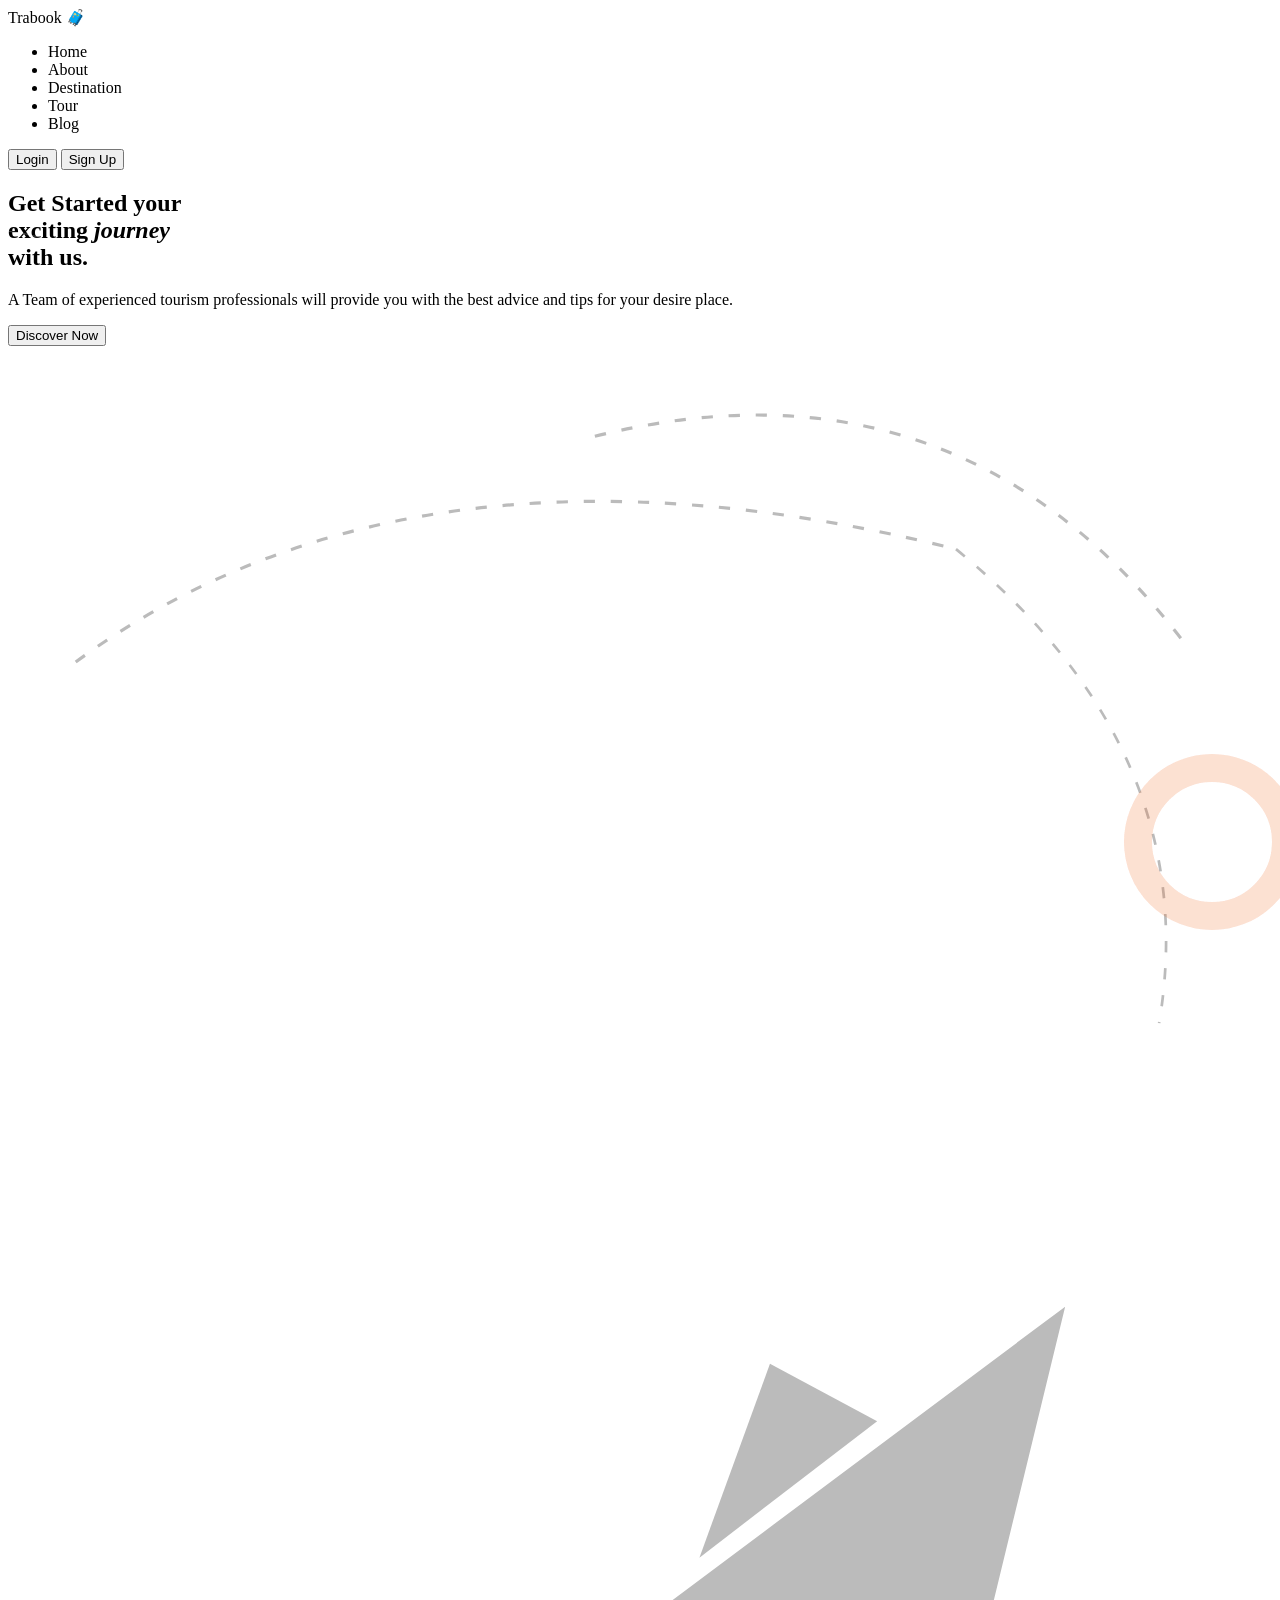
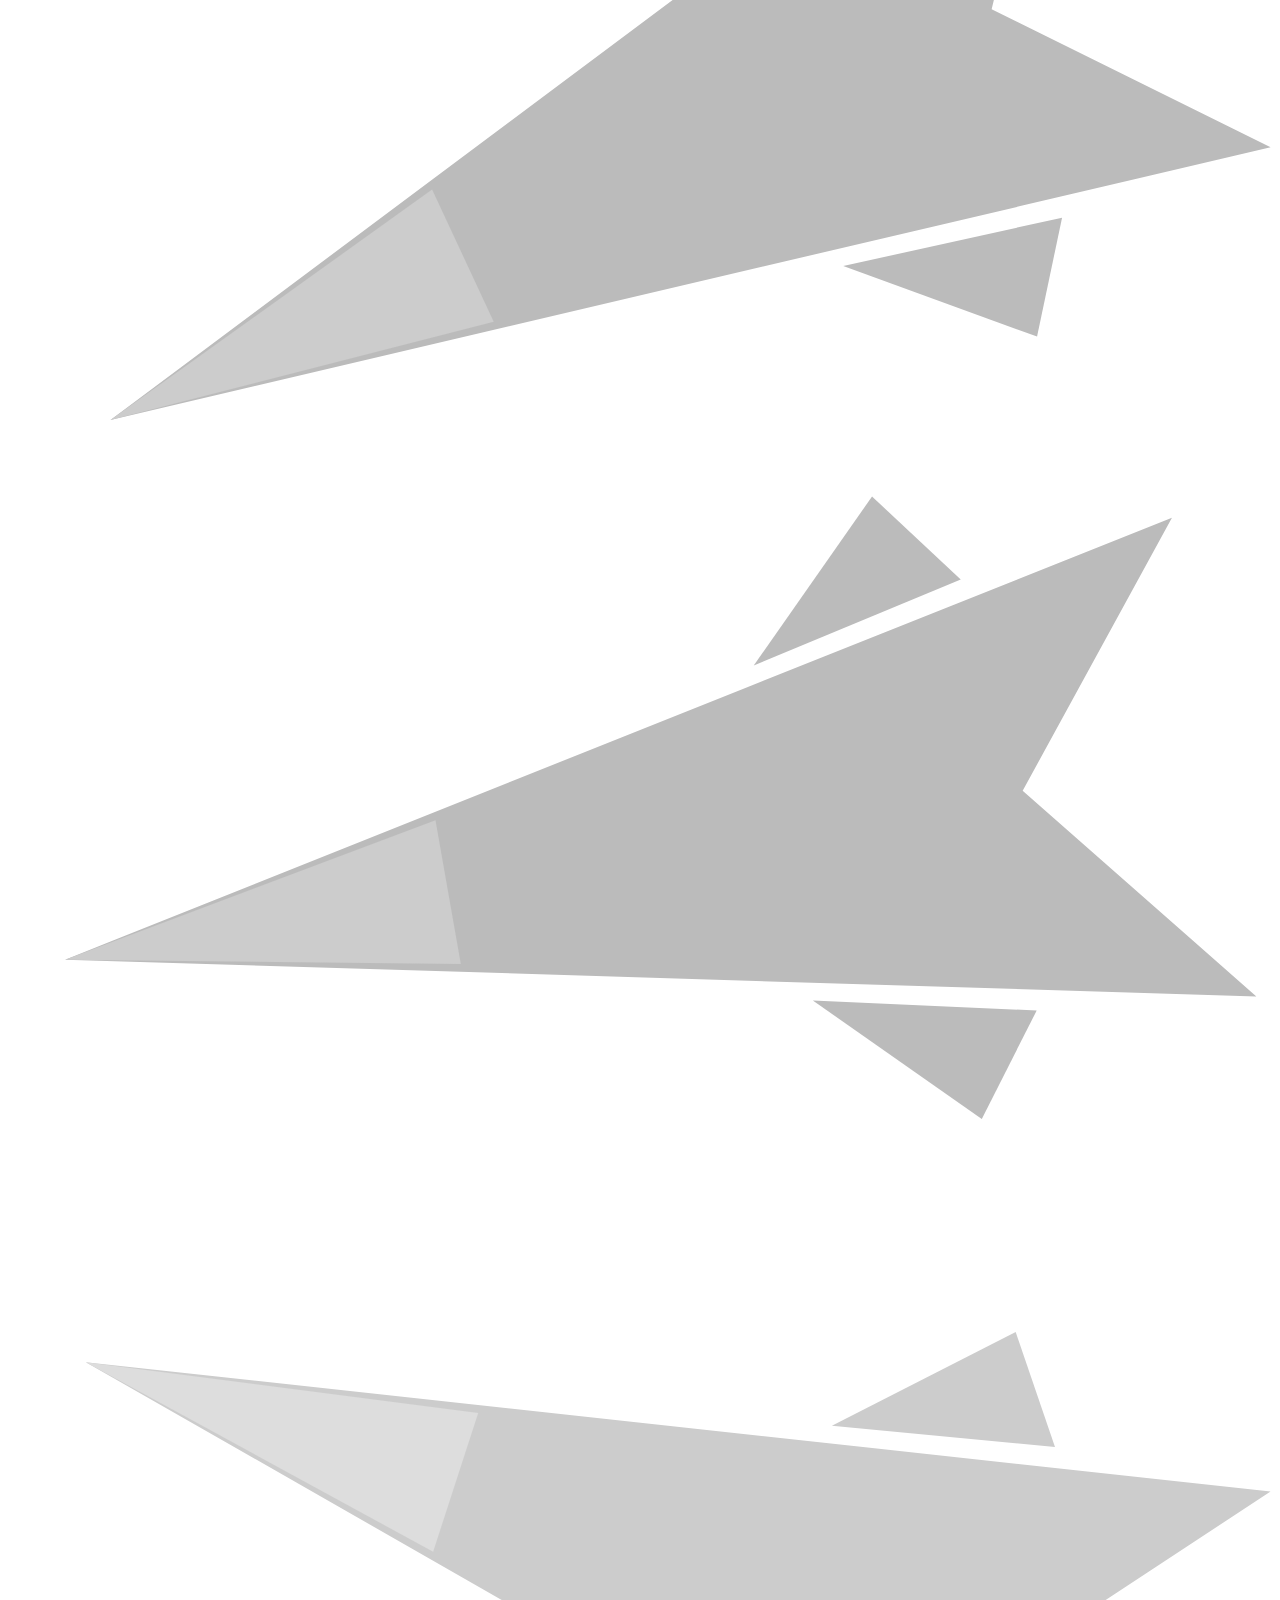
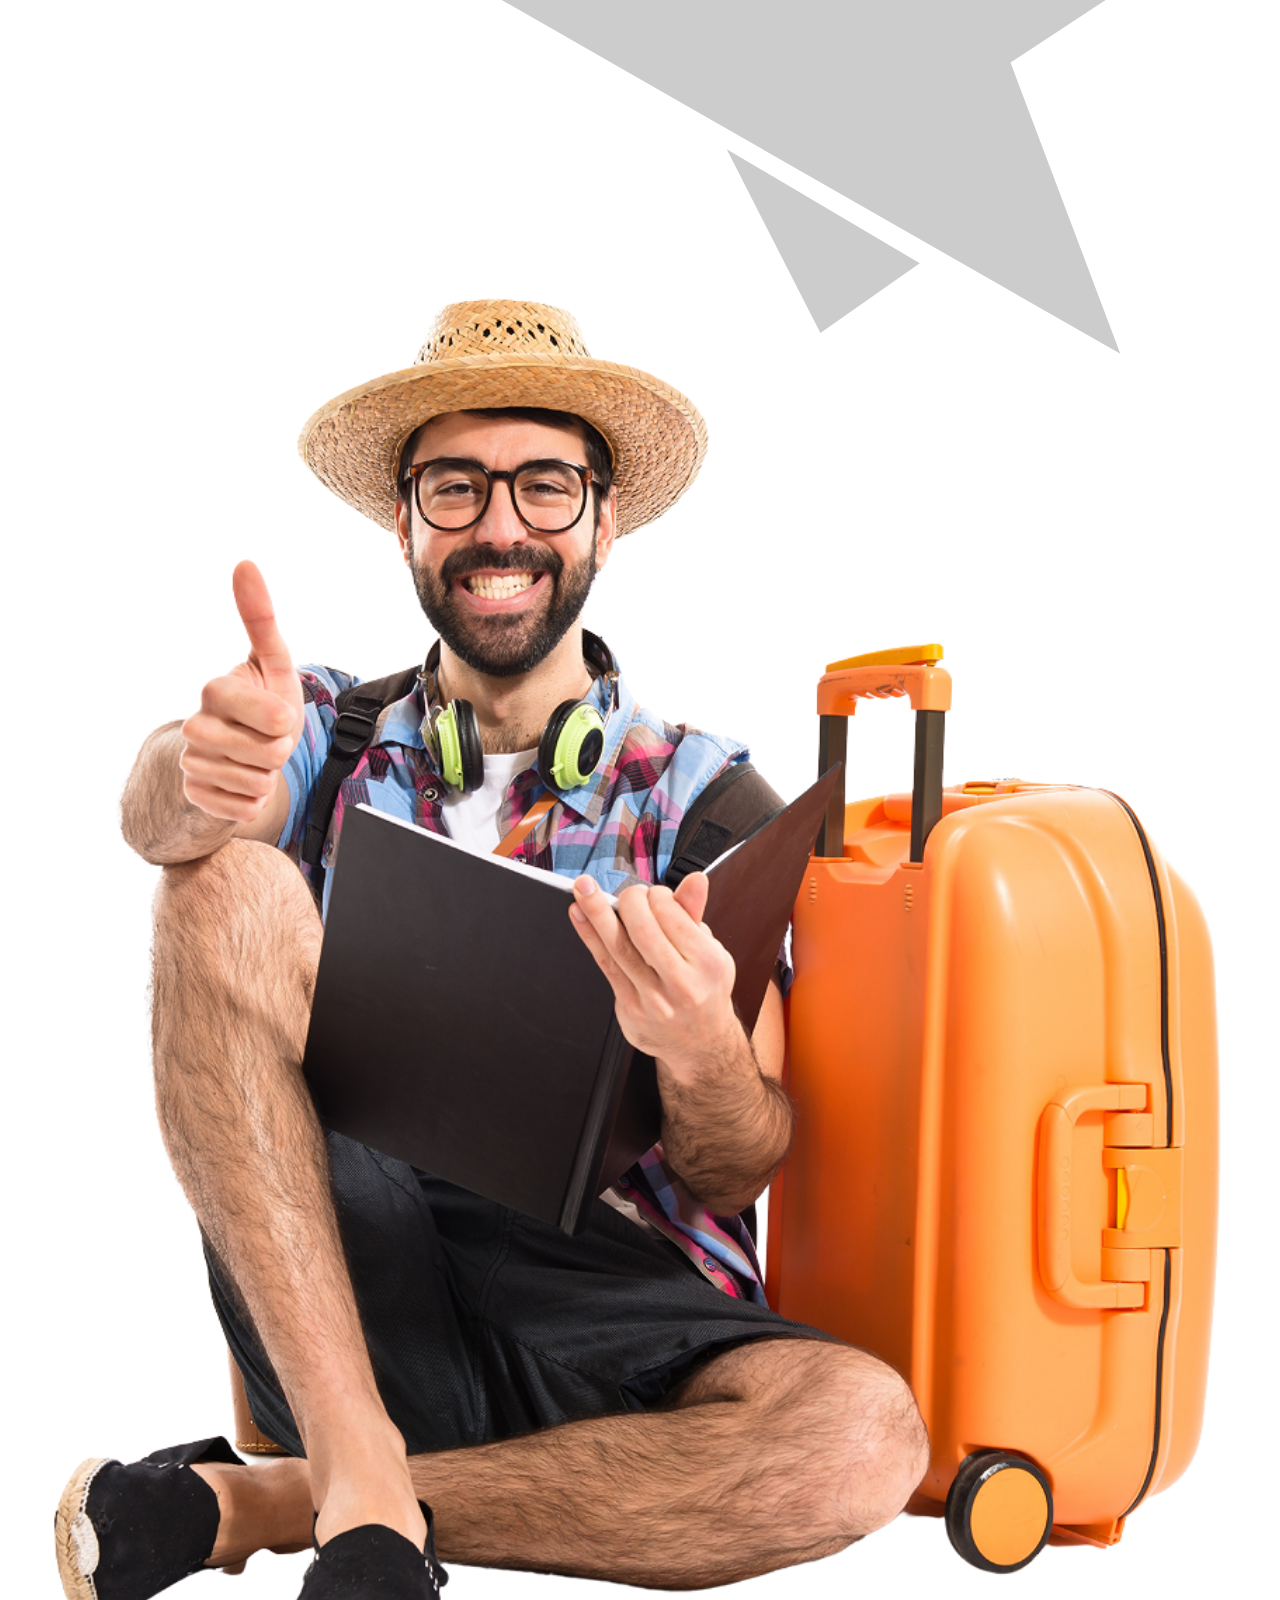
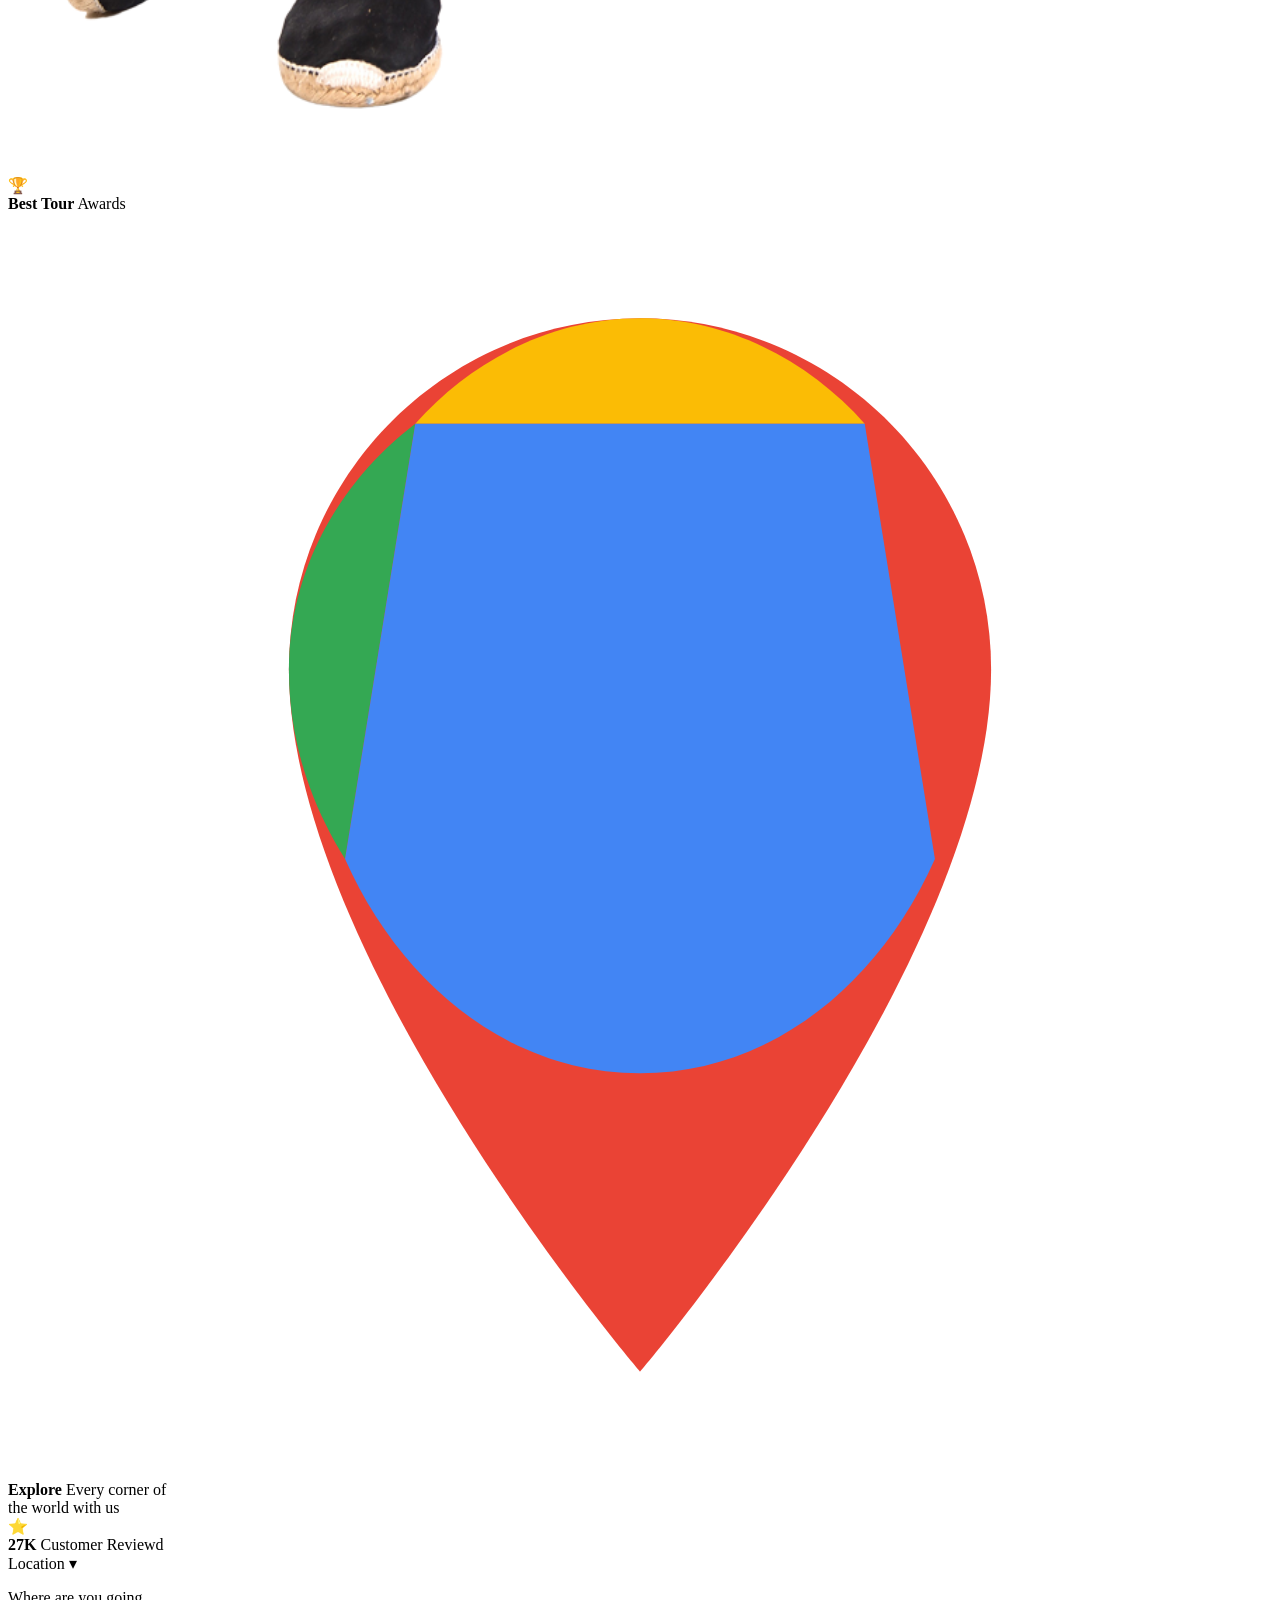
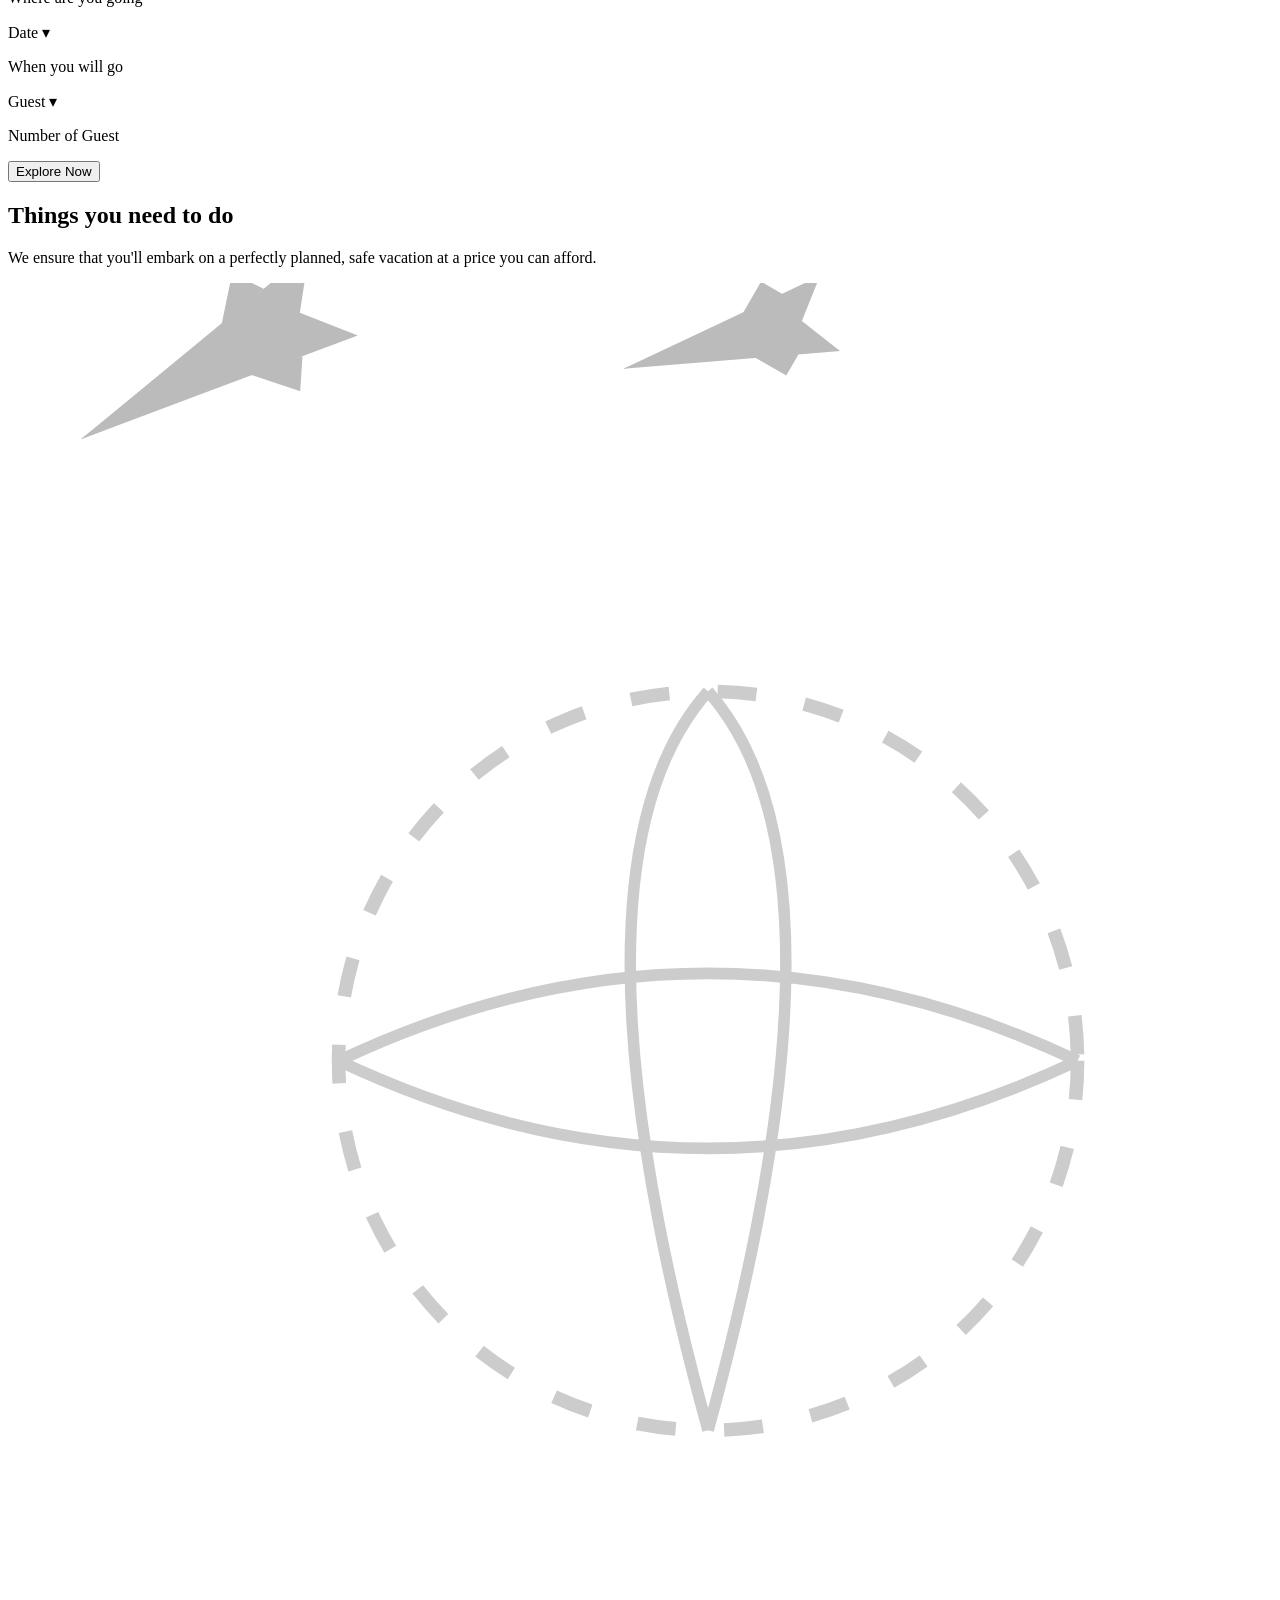
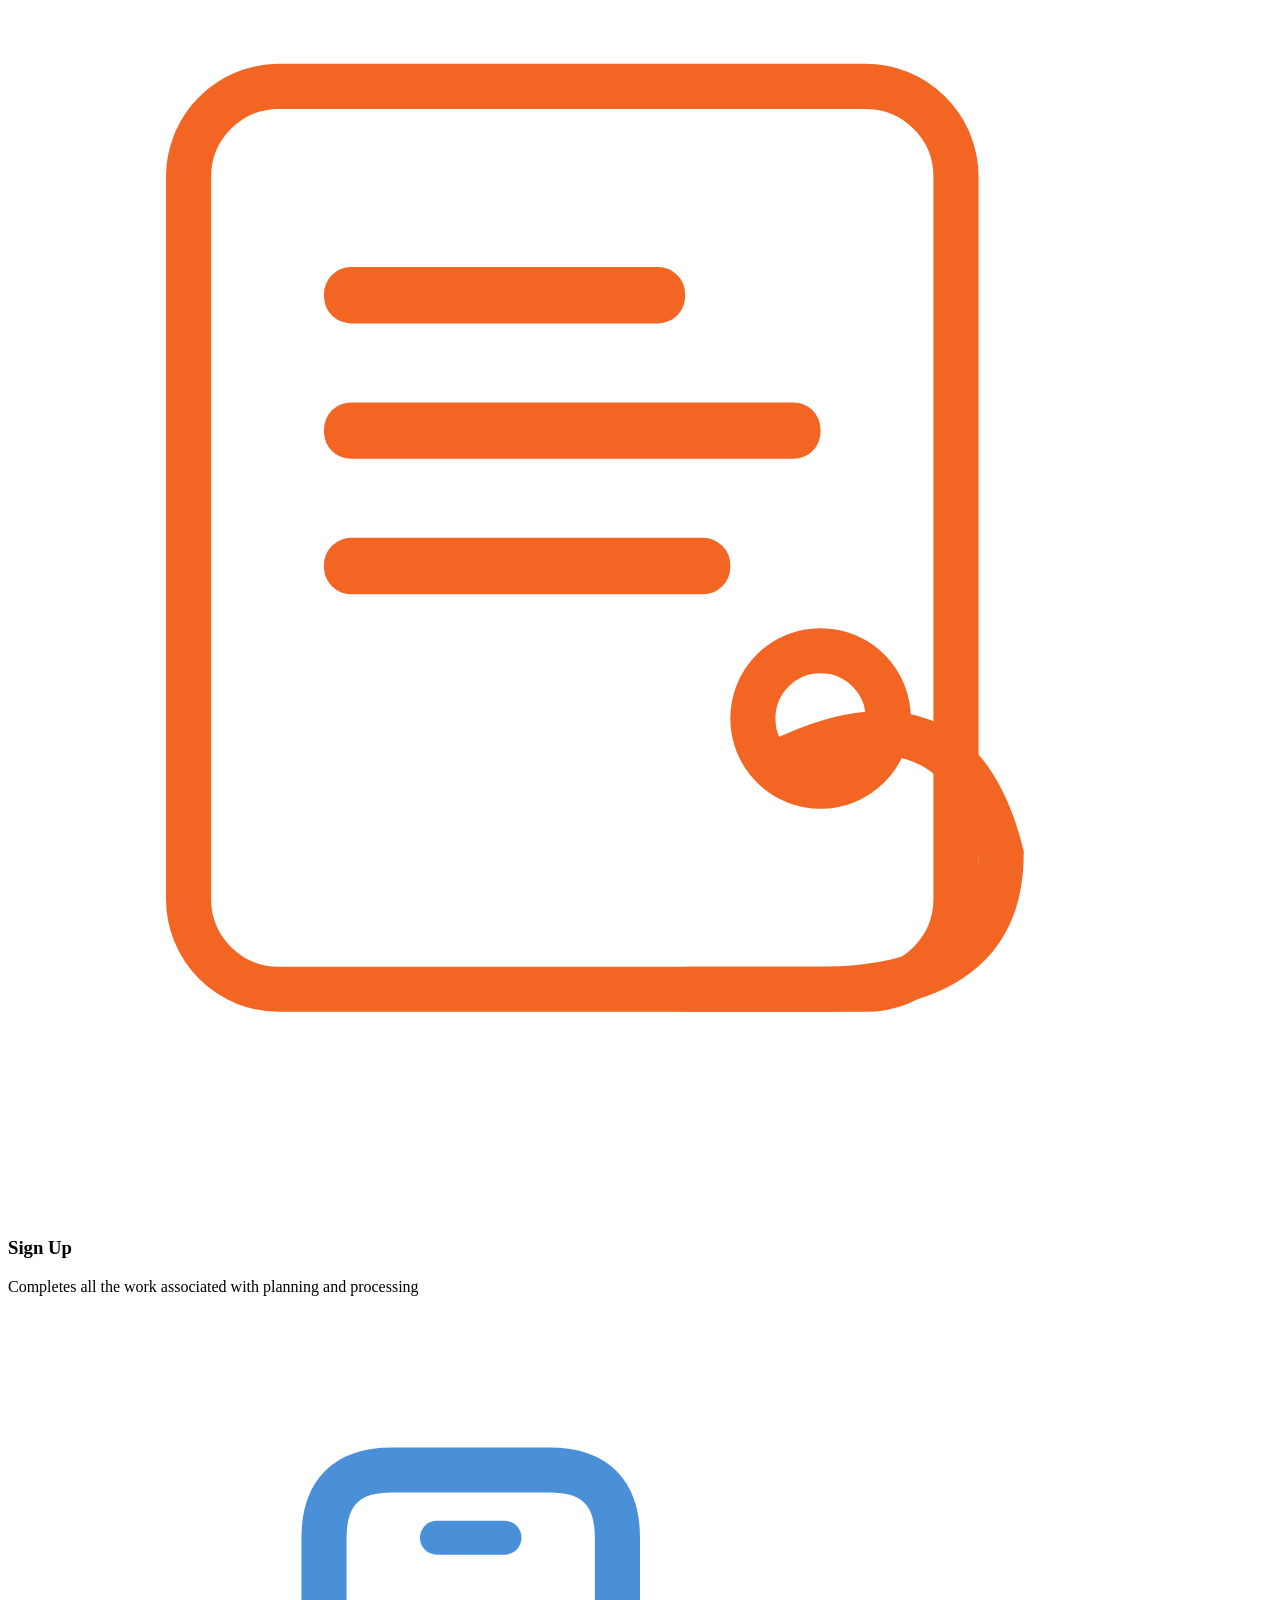
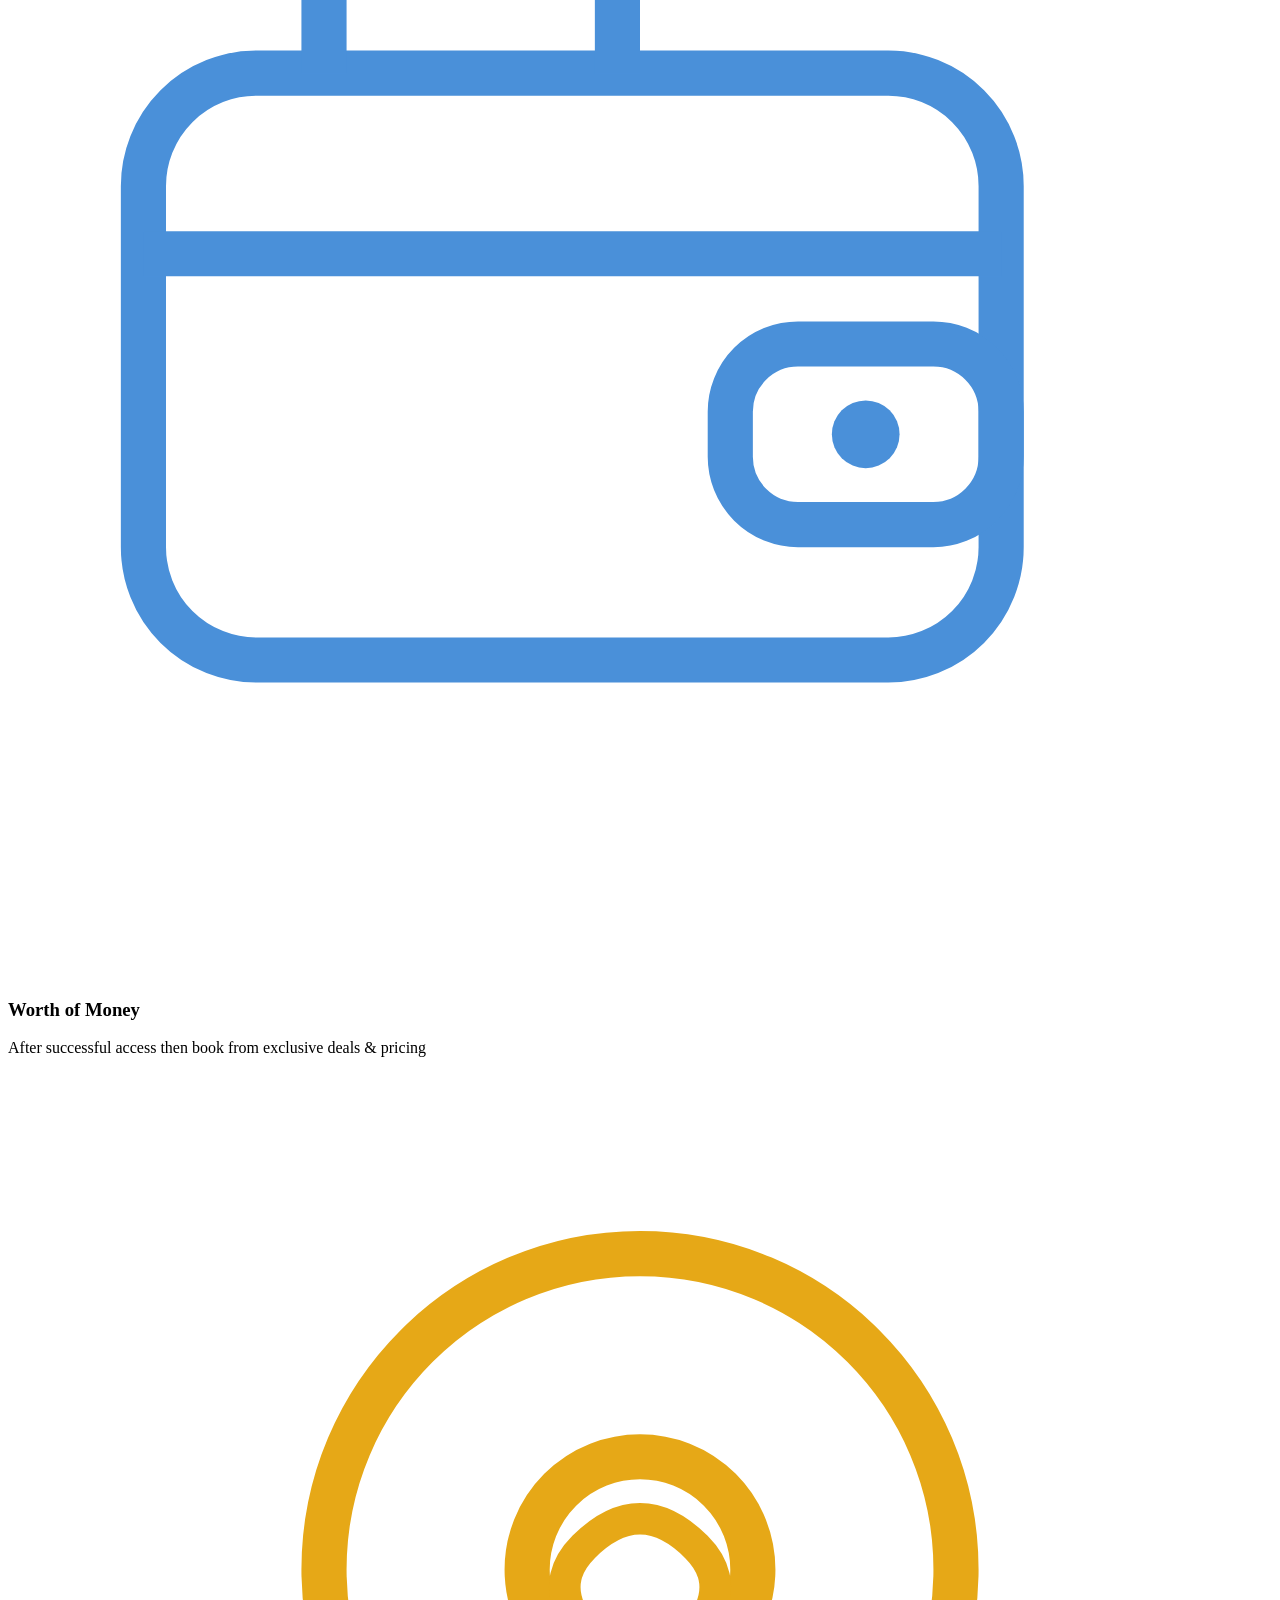
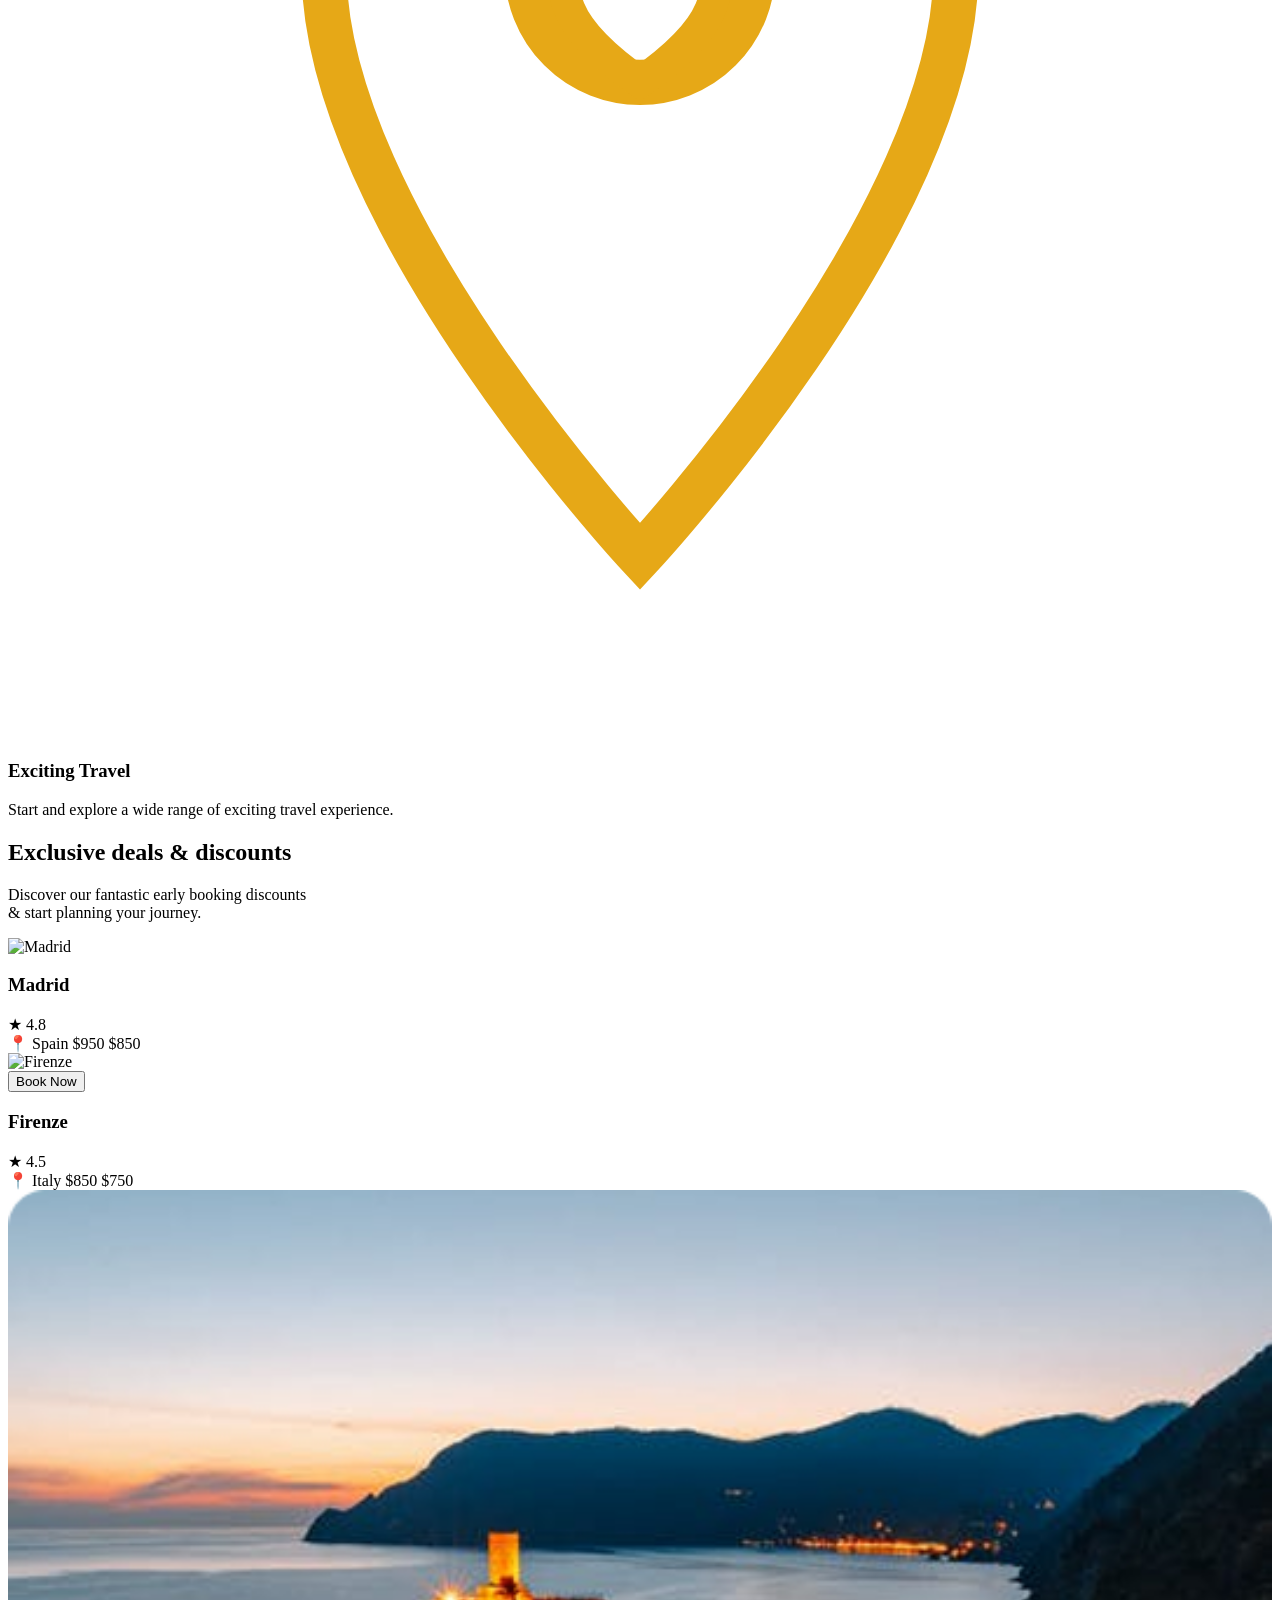
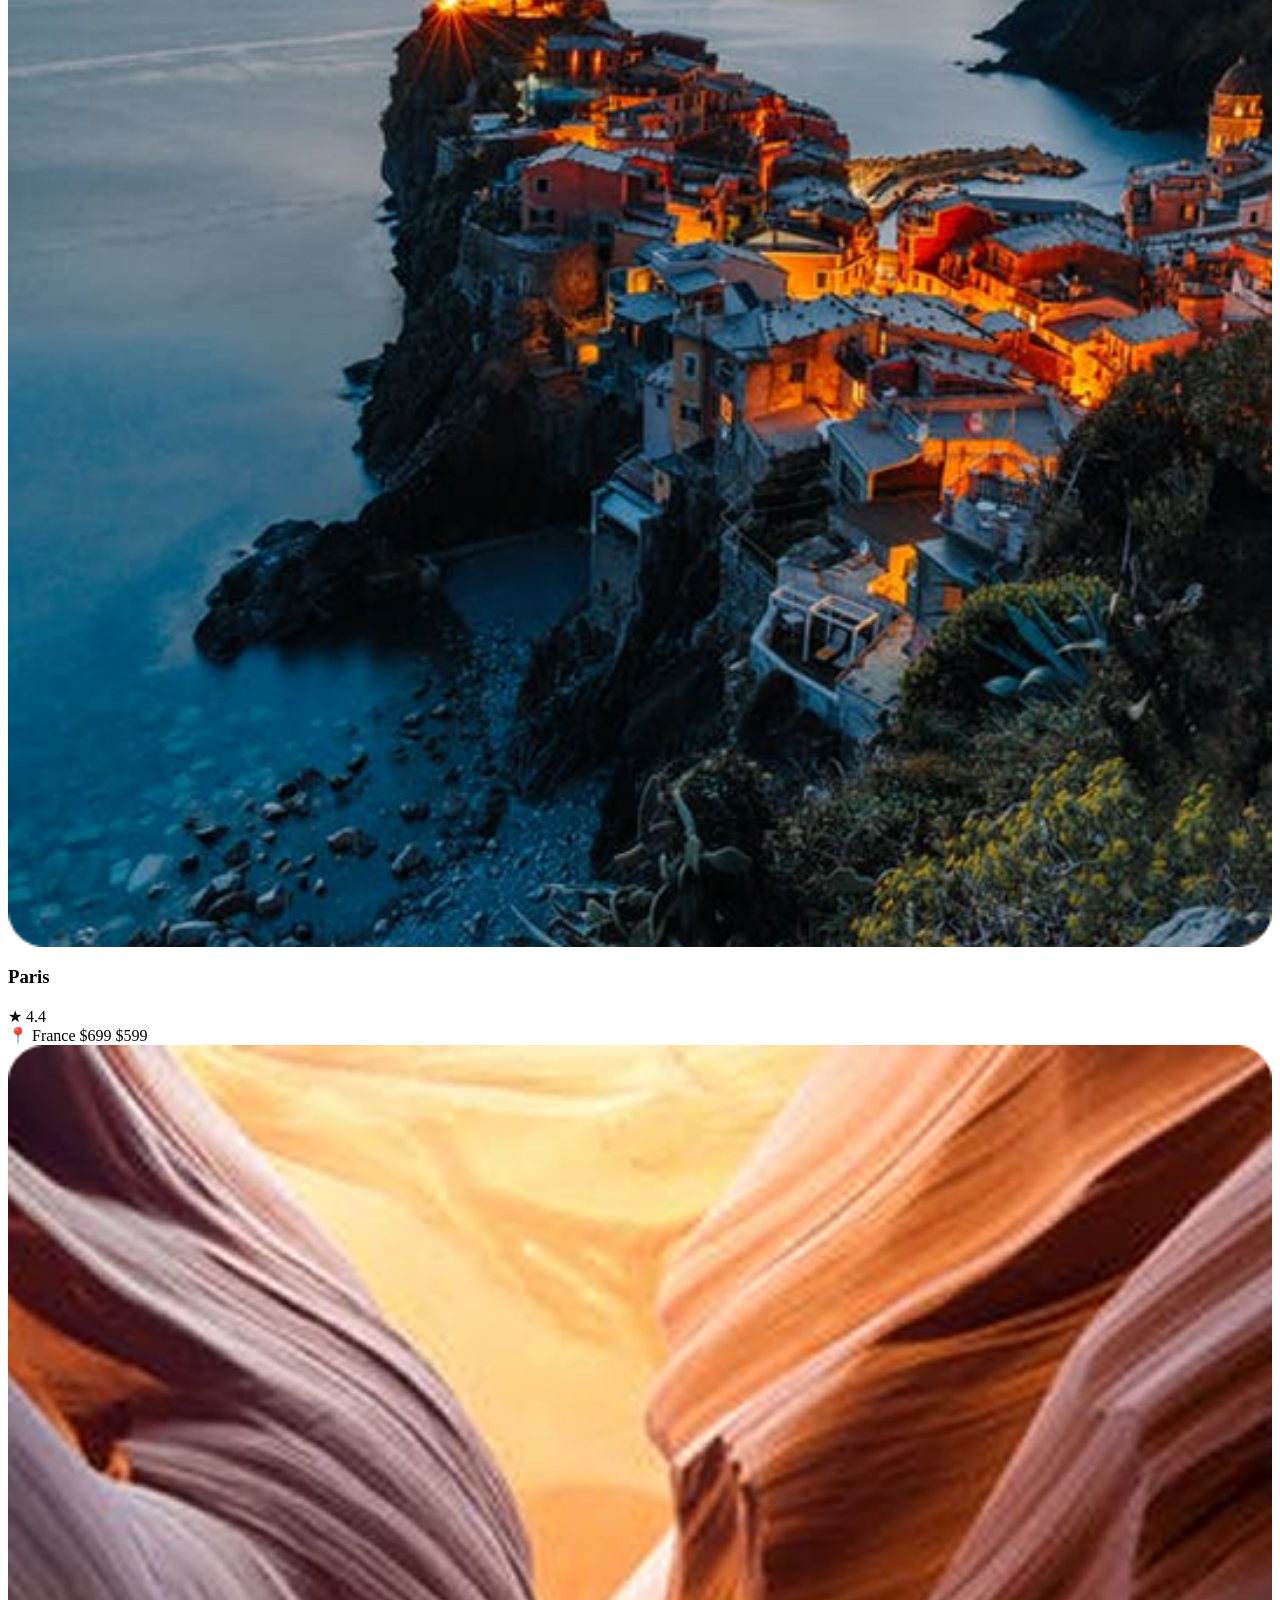
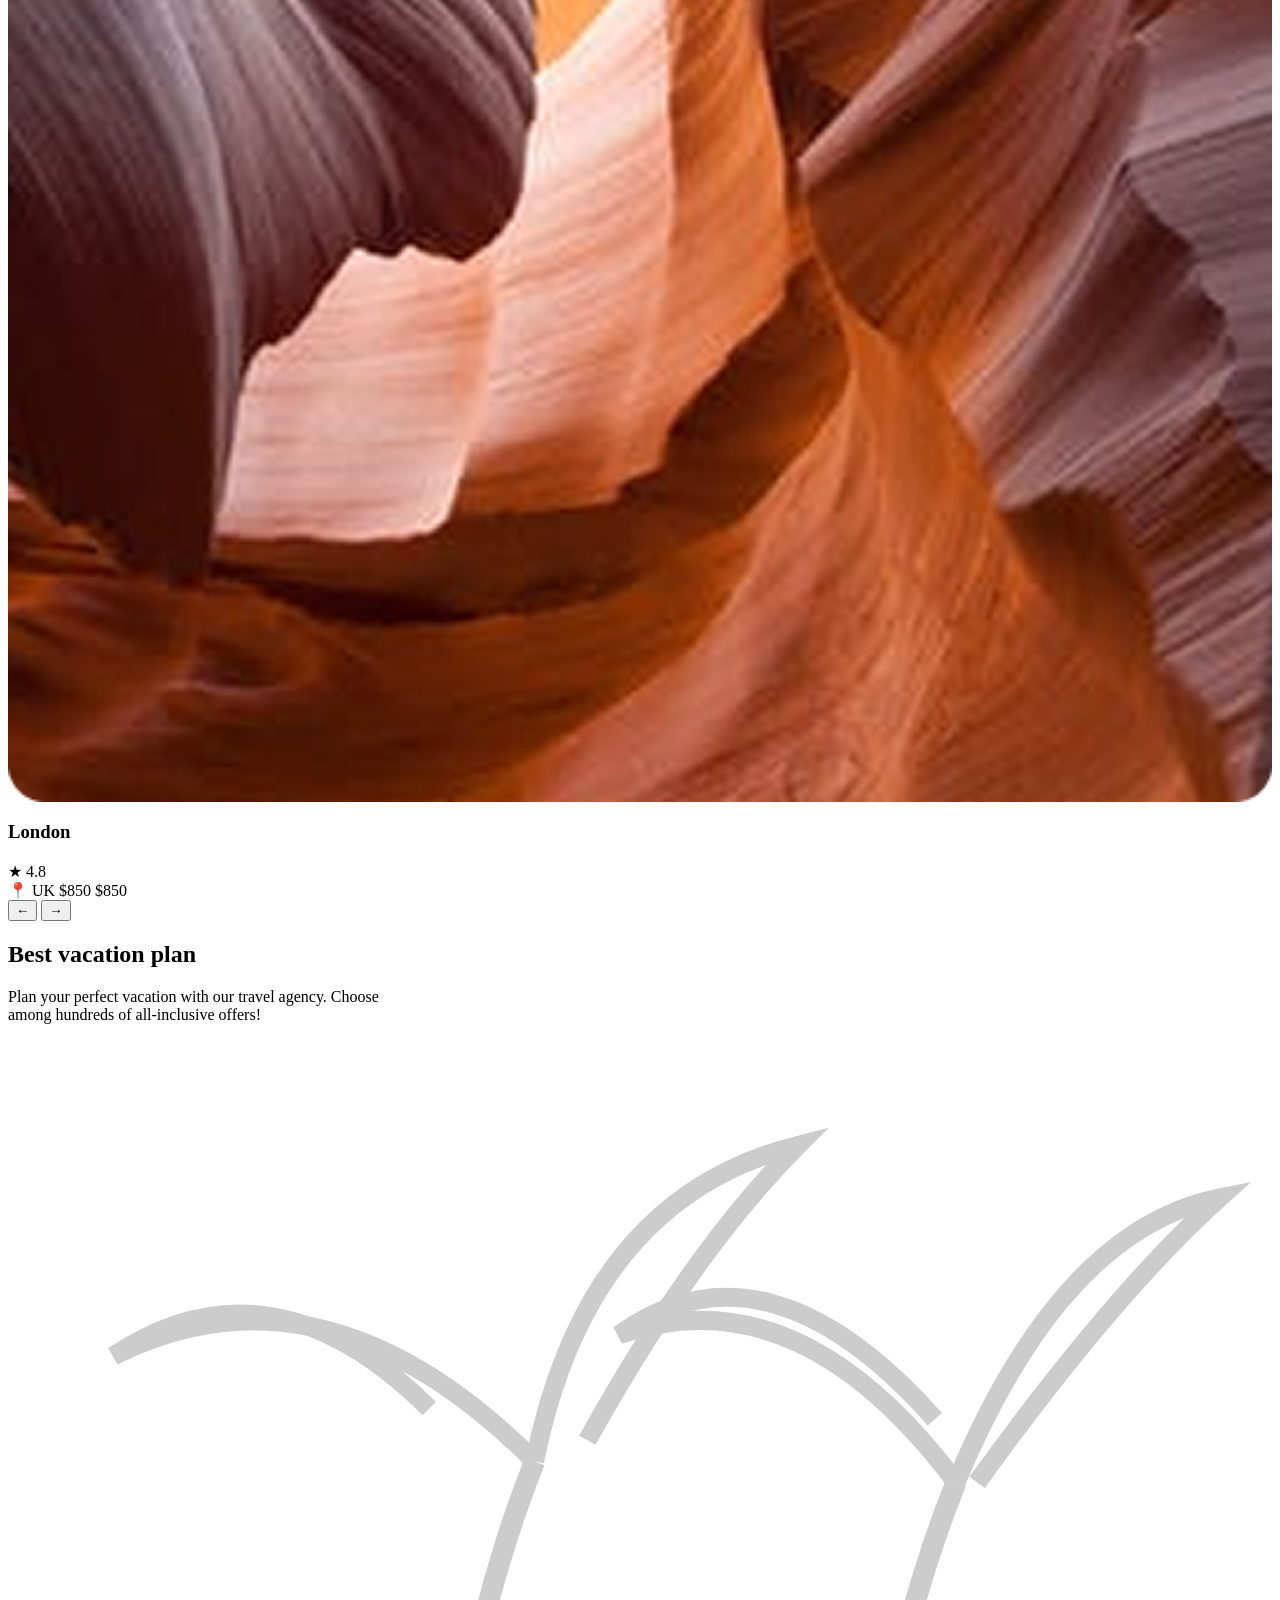
==== commit 642c049b: "Update" ====
--- a/index.html
+++ b/index.html
@@ -386,7 +386,7 @@
     <!-- Paris -->
     <div class="rounded-xl2 overflow-hidden border border-[#efefef] bg-white shadow-sm2 hover:-translate-y-[5px] hover:shadow-md2 transition-all duration-300">
       <div class="relative h-[210px] overflow-hidden">
-        <img src="https://images.unsplash.com/photo-1499856871958-5b9627545d1a?w=400&q=80" alt="Paris" class="hover:scale-[1.06] transition-transform duration-400"/>
+        <img src="Assets/ExculusiveDeal.3.png" alt="Paris" class="hover:scale-[1.06] transition-transform duration-400"/>
       </div>
       <div class="px-[18px] py-[16px]">
         <div class="flex justify-between items-center mb-2">
@@ -403,7 +403,7 @@
     <!-- London -->
     <div class="rounded-xl2 overflow-hidden border border-[#efefef] bg-white shadow-sm2 hover:-translate-y-[5px] hover:shadow-md2 transition-all duration-300">
       <div class="relative h-[210px] overflow-hidden">
-        <img src="https://images.unsplash.com/photo-1520986606214-8b456906c813?w=400&q=80" alt="London" class="hover:scale-[1.06] transition-transform duration-400"/>
+        <img src="Assets/ExculusiveDeal.4.png" alt="London" class="hover:scale-[1.06] transition-transform duration-400"/>
       </div>
       <div class="px-[18px] py-[16px]">
         <div class="flex justify-between items-center mb-2">
@@ -431,8 +431,8 @@
 ════════════════════════════ -->
 <section class="px-[6vw] py-[80px] bg-light-bg">
   <div class="flex items-start gap-6 mb-11 flex-wrap">
-    <div class="flex-1 min-w-[240px]">
-      <h2 class="font-playfair text-[clamp(1.8rem,3vw,2.5rem)] font-extrabold text-dark tracking-tight leading-[1.2]">
+    <div class="flex-1 min-w-[240px] text-center">
+      <h2 class="font-playfair text-[clamp(1.8rem,3vw,2.5rem)] font-extrabold text-dark text-center tracking-tight leading-[1.2]">
         Best <span class="text-orange italic">vacation plan</span>
       </h2>
       <p class="mt-[14px] text-[0.93rem] text-muted leading-[1.75]">Plan your perfect vacation with our travel agency. Choose<br/>among hundreds of all-inclusive offers!</p>
@@ -480,7 +480,7 @@
       </div>
     </div>
     <div class="bg-white rounded-xl2 overflow-hidden shadow-sm2 border border-[#efefef] hover:-translate-y-[5px] hover:shadow-md2 transition-all duration-300">
-      <div class="h-[240px] overflow-hidden"><img src="https://images.unsplash.com/photo-1589158015791-45a9a6930c27?w=500&q=80" alt="Osaka" class="hover:scale-[1.06] transition-transform duration-400"/></div>
+      <div class="h-[240px] overflow-hidden"><img src="Assets/Image.png" alt="Osaka" class="hover:scale-[1.06] transition-transform duration-400"/></div>
       <div class="px-5 pt-[18px] pb-5">
         <div class="flex justify-between items-center mb-[10px]">
           <h3 class="text-[1.05rem] font-bold">Osaka, Japan</h3>
@@ -566,7 +566,7 @@
       <span class="text-[0.8rem] text-muted">July 27, 2021</span>
     </div>
     <div class="cursor-pointer hover:-translate-y-1 transition-transform duration-300">
-      <div class="h-[200px] rounded-2xl overflow-hidden mb-4"><img src="https://images.unsplash.com/photo-1516026672322-bc52d61a4d4a?w=400&q=80" alt="Blog 3" class="hover:scale-[1.06] transition-transform duration-400"/></div>
+      <div class="h-[200px] rounded-2xl overflow-hidden mb-4"><img src="Assets/Image.2.png" alt="Blog 3" class="hover:scale-[1.06] transition-transform duration-400"/></div>
       <h4 class="text-[0.93rem] font-semibold text-dark leading-[1.55] mb-2">How to Save Money While Visiting Africa .</h4>
       <span class="text-[0.8rem] text-muted">July 27, 2021</span>
     </div>
